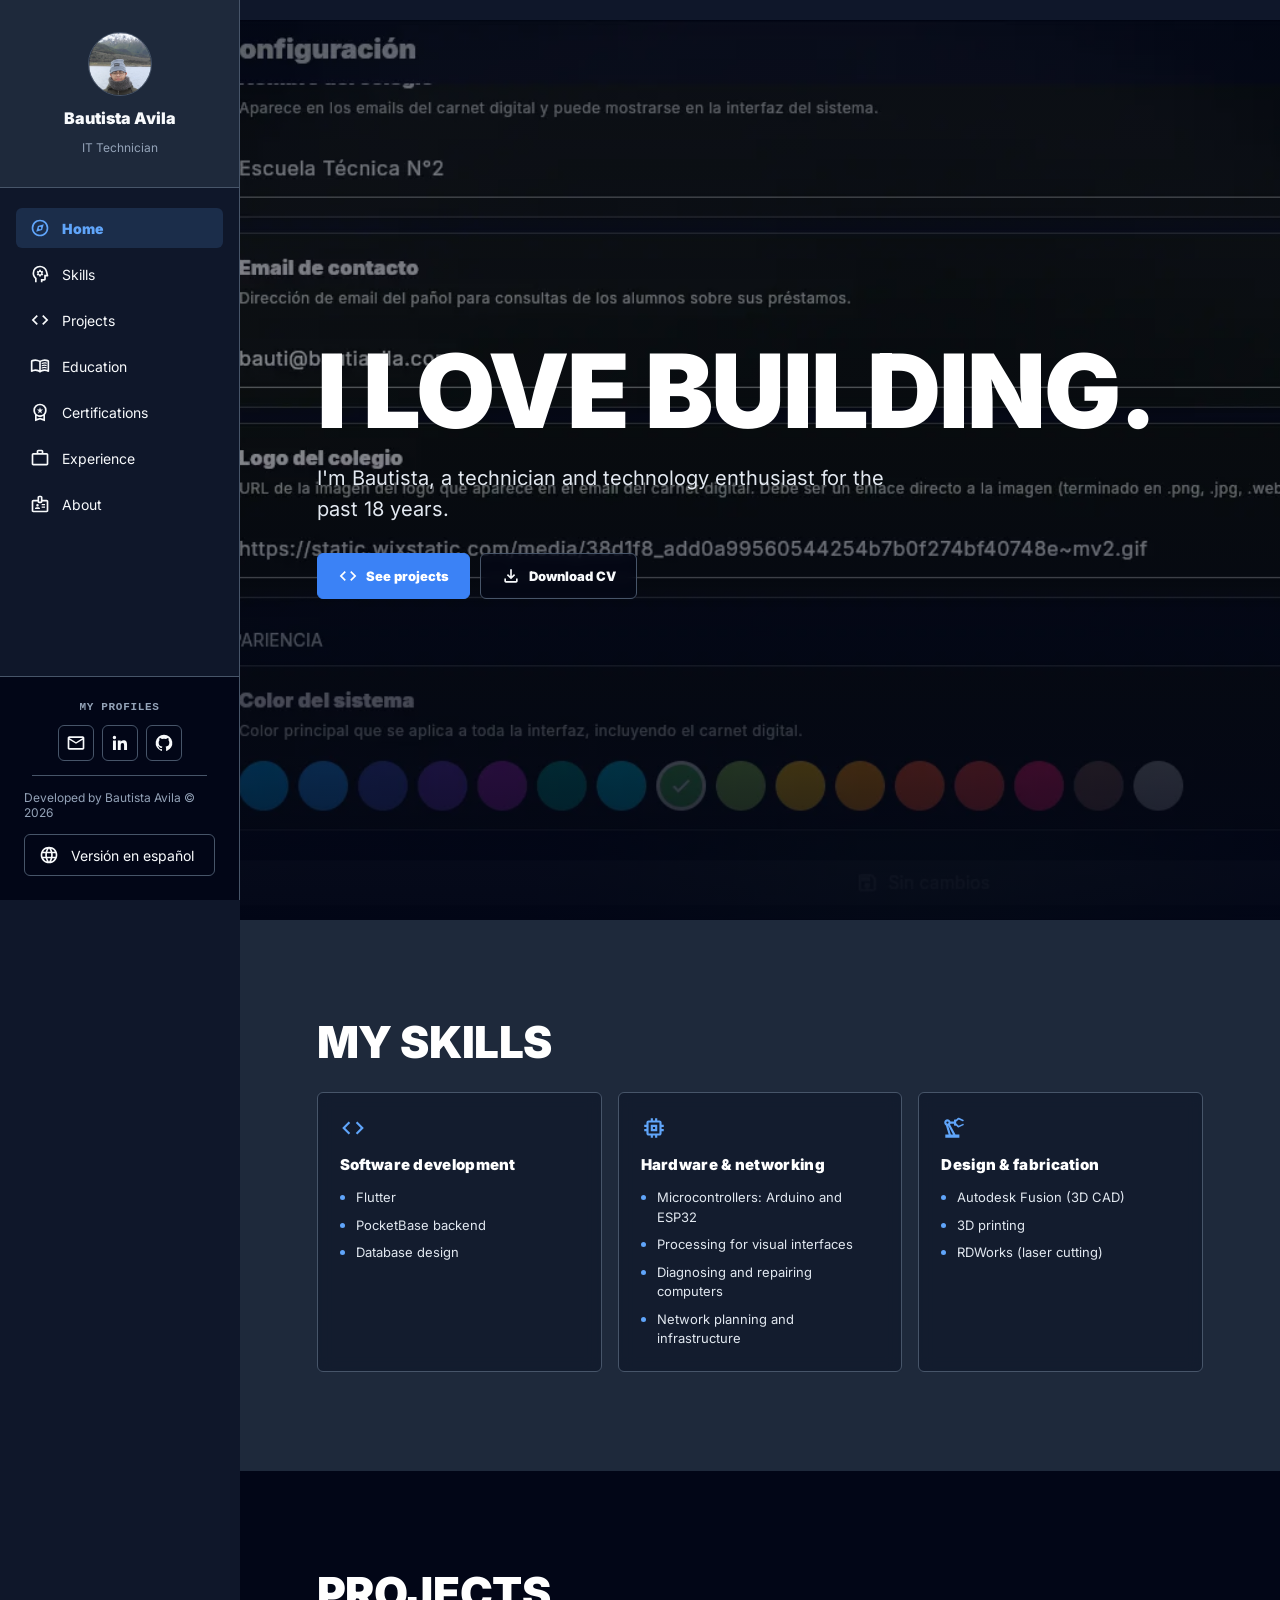
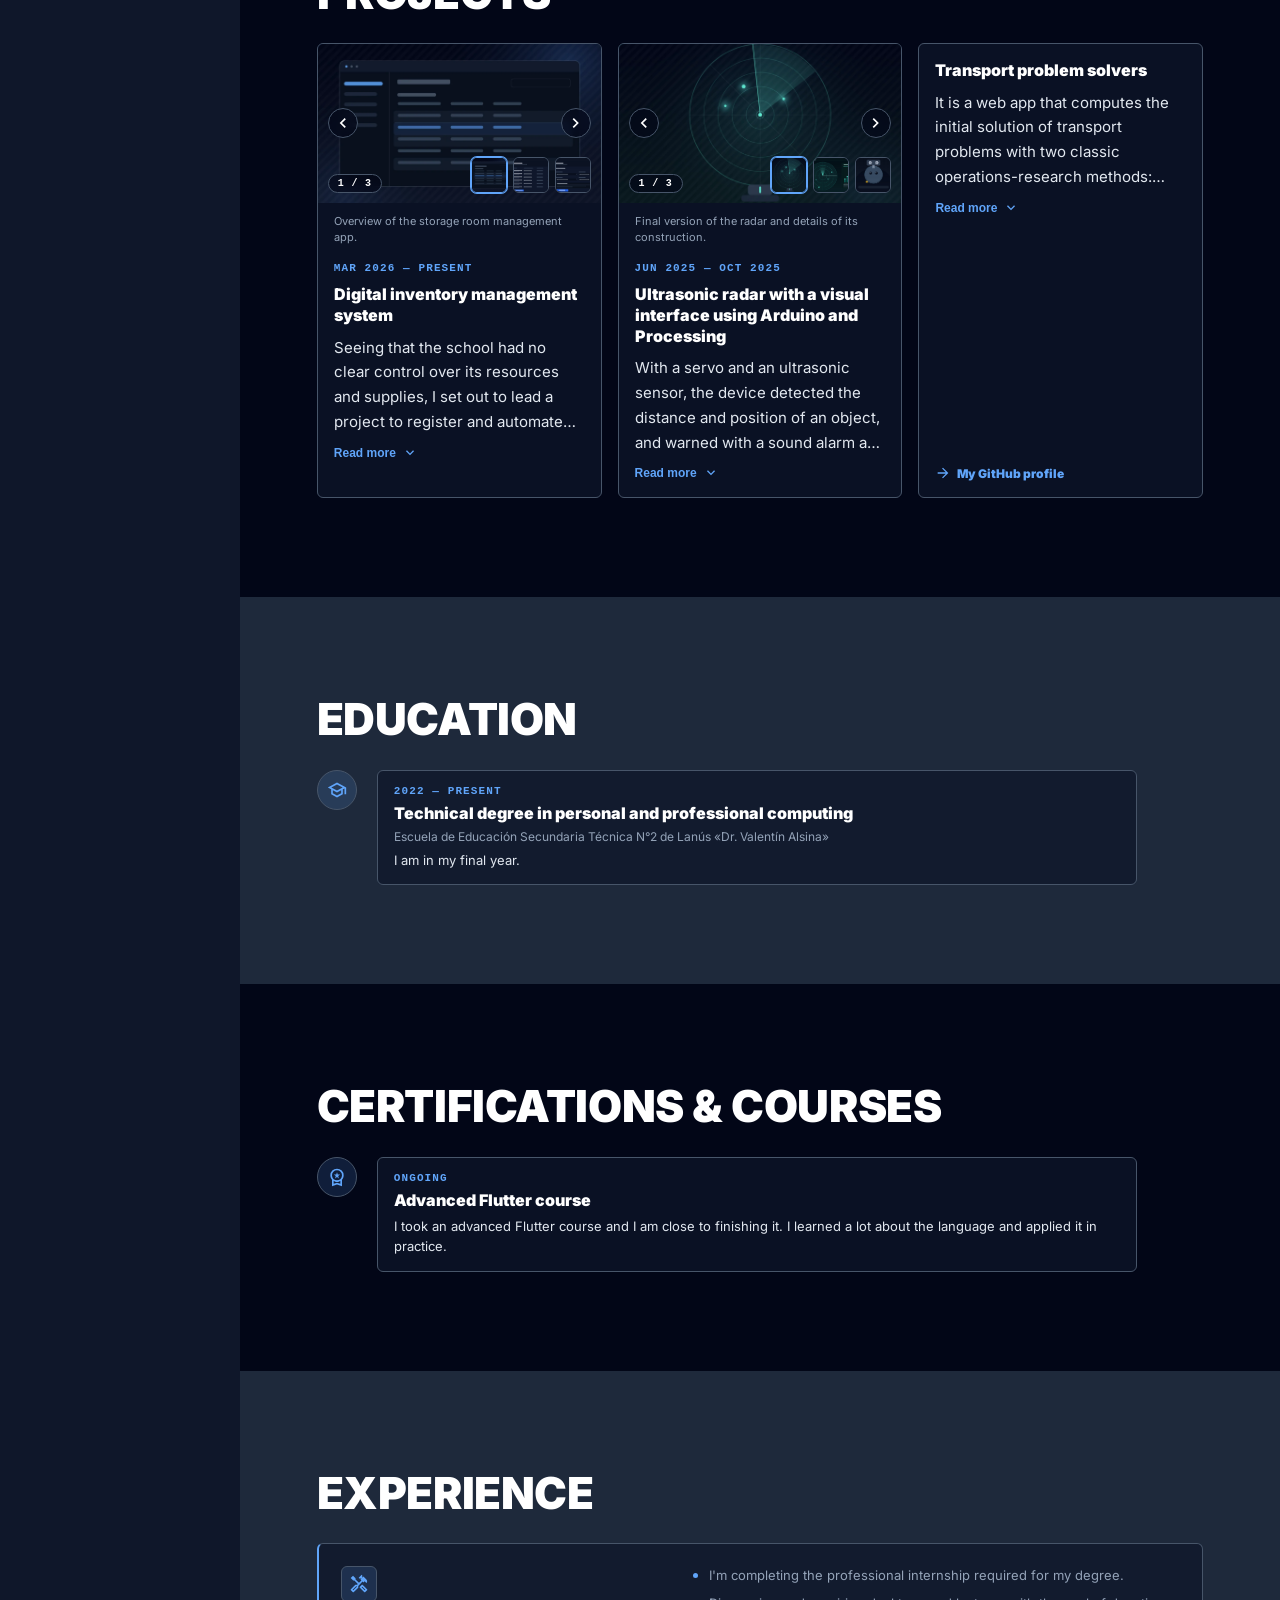
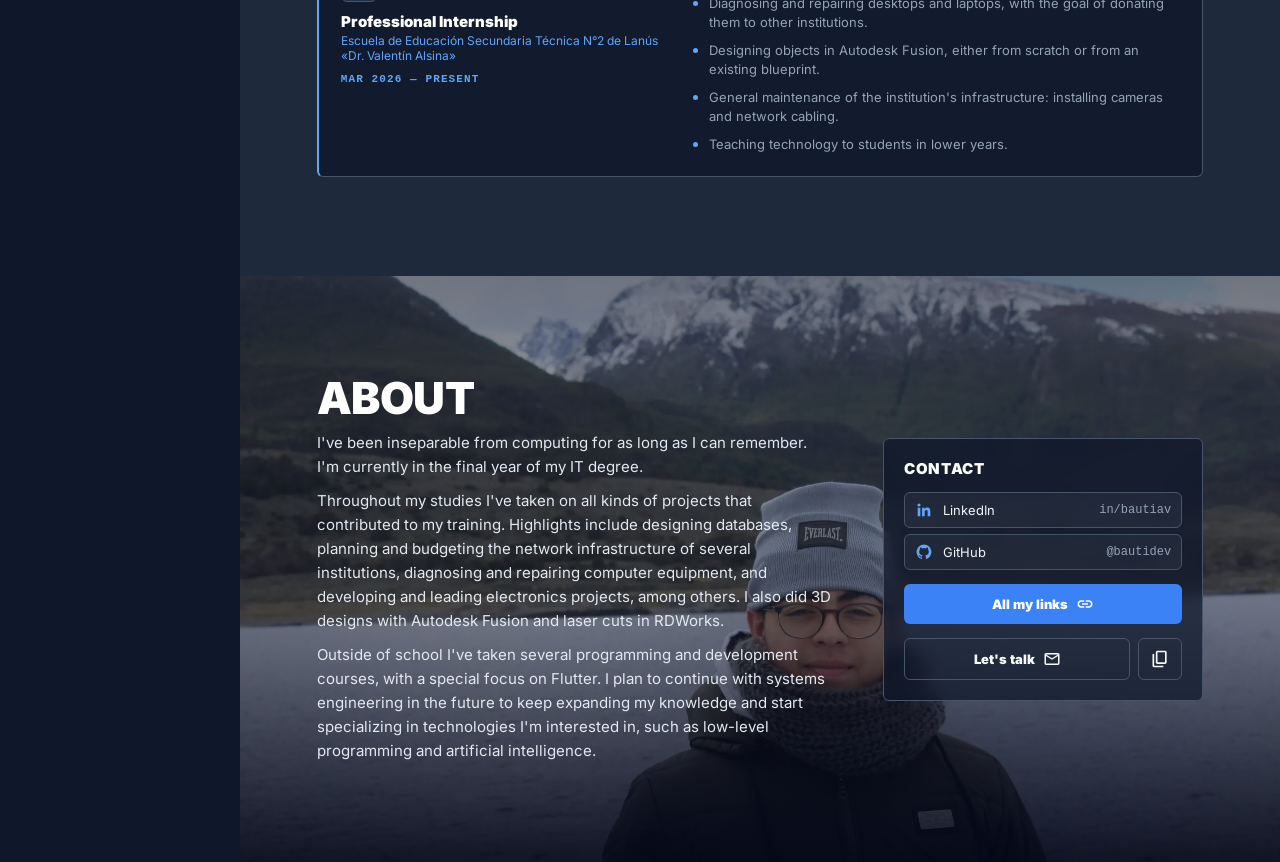
==== index.html @ 813bd8b4 "Bilingual portfolio in HTML, CSS and JS with no dependencies" ====
<!DOCTYPE html>

<html lang="es-AR">
    <head>
        <meta charset="UTF-8">
        <meta name="viewport" content="width=device-width, initial-scale=1.0">
        <title>Bautista Avila | Portfolio</title>
        <meta name="description" data-i18n-content="meta.description" content="Portfolio de Bautista Avila, estudiante de la tecnicatura en informatica y desarrollador Flutter.">
        <link rel="canonical" href="https://portfolio.bautiavila.com/">
        <link rel="alternate" hreflang="es" href="https://portfolio.bautiavila.com/">
        <link rel="alternate" hreflang="en" href="https://portfolio.bautiavila.com/?lang=en">
        <link rel="alternate" hreflang="x-default" href="https://portfolio.bautiavila.com/">
        <link rel="icon" type="image/webp" href="assets/images/favicon.webp">

        <meta property="og:type" content="website">
        <meta property="og:title" content="Bautista Avila | Desarrollador Flutter">
        <meta property="og:description" content="Portfolio de Bautista Avila, estudiante de la tecnicatura en informatica y desarrollador Flutter.">
        <meta property="og:url" content="https://portfolio.bautiavila.com/">
        <meta property="og:image" content="https://portfolio.bautiavila.com/assets/images/og-cover.webp">

        <meta name="twitter:card" content="summary_large_image">
        <meta name="twitter:title" content="Bautista Avila | Desarrollador Flutter">
        <meta name="twitter:description" content="Portfolio de Bautista Avila, estudiante de la tecnicatura en informatica y desarrollador Flutter.">
        <meta name="twitter:image" content="https://portfolio.bautiavila.com/assets/images/og-cover.webp">

        <link rel="preload" href="assets/fonts/inter-900.woff2" as="font" type="font/woff2" crossorigin>
        <link rel="stylesheet" href="assets/css/styles.css">
        <script src="assets/js/i18n.js" defer></script>
        <script src="assets/js/script.js" defer></script>

        <script type="application/ld+json">
            {
                "@context": "https://schema.org",
                "@type": "Person",
                "name": "Bautista Avila",
                "url": "https://portfolio.bautiavila.com/",
                "email": "mailto:bauti@bautiavila.com",
                "jobTitle": "Técnico en Informática",
                "knowsAbout": [
                    "Flutter",
                    "Diseño de bases de datos",
                    "Microcontroladores",
                    "Redes",
                    "Autodesk Fusion"
                ],
                "sameAs": ["https://linkedin.com/in/bautiav", "https://github.com/bautidev"]
            }
        </script>
    </head>

    <body>
    <svg class="icon-sprite" aria-hidden="true" focusable="false" width="0" height="0">
        <symbol id="i-arrow_forward" viewBox="0 -960 960 960"><path d="M647-440H160v-80h487L423-744l57-56 320 320-320 320-57-56 224-224Z"/></symbol>
        <symbol id="i-badge" viewBox="0 -960 960 960"><path d="M160-80q-33 0-56.5-23.5T80-160v-440q0-33 23.5-56.5T160-680h200v-120q0-33 23.5-56.5T440-880h80q33 0 56.5 23.5T600-800v120h200q33 0 56.5 23.5T880-600v440q0 33-23.5 56.5T800-80H160Zm0-80h640v-440H600q0 33-23.5 56.5T520-520h-80q-33 0-56.5-23.5T360-600H160v440Zm80-80h240v-18q0-17-9.5-31.5T444-312q-20-9-40.5-13.5T360-330q-23 0-43.5 4.5T276-312q-17 8-26.5 22.5T240-258v18Zm320-60h160v-60H560v60Zm-157.5-77.5Q420-395 420-420t-17.5-42.5Q385-480 360-480t-42.5 17.5Q300-445 300-420t17.5 42.5Q335-360 360-360t42.5-17.5ZM560-420h160v-60H560v60ZM440-600h80v-200h-80v200Zm40 220Z"/></symbol>
        <symbol id="i-build" viewBox="0 -960 960 960"><path d="M686-132 444-376q-20 8-40.5 12t-43.5 4q-100 0-170-70t-70-170q0-36 10-68.5t28-61.5l146 146 72-72-146-146q29-18 61.5-28t68.5-10q100 0 170 70t70 170q0 23-4 43.5T584-516l244 242q12 12 12 29t-12 29l-84 84q-12 12-29 12t-29-12Zm29-85 27-27-256-256q18-20 26-46.5t8-53.5q0-60-38.5-104.5T386-758l74 74q12 12 12 28t-12 28L332-500q-12 12-28 12t-28-12l-74-74q9 57 53.5 95.5T360-440q26 0 52-8t47-25l256 256ZM472-488Z"/></symbol>
        <symbol id="i-cake" viewBox="0 -960 960 960"><path d="M160-80q-17 0-28.5-11.5T120-120v-200q0-33 23.5-56.5T200-400v-160q0-33 23.5-56.5T280-640h160v-58q-18-12-29-29t-11-41q0-15 6-29.5t18-26.5l56-56 56 56q12 12 18 26.5t6 29.5q0 24-11 41t-29 29v58h160q33 0 56.5 23.5T760-560v160q33 0 56.5 23.5T840-320v200q0 17-11.5 28.5T800-80H160Zm120-320h400v-160H280v160Zm-80 240h560v-160H200v160Zm80-240h400-400Zm-80 240h560-560Zm560-240H200h560Z"/></symbol>
        <symbol id="i-chevron_left" viewBox="0 -960 960 960"><path d="M560-240 320-480l240-240 56 56-184 184 184 184-56 56Z"/></symbol>
        <symbol id="i-chevron_right" viewBox="0 -960 960 960"><path d="M504-480 320-664l56-56 240 240-240 240-56-56 184-184Z"/></symbol>
        <symbol id="i-code" viewBox="0 -960 960 960"><path d="M320-240 80-480l240-240 57 57-184 184 183 183-56 56Zm320 0-57-57 184-184-183-183 56-56 240 240-240 240Z"/></symbol>
        <symbol id="i-database" viewBox="0 -960 960 960"><path d="M480-120q-151 0-255.5-46.5T120-280v-400q0-66 105.5-113T480-840q149 0 254.5 47T840-680v400q0 67-104.5 113.5T480-120Zm0-479q89 0 179-25.5T760-679q-11-29-100.5-55T480-760q-91 0-178.5 25.5T200-679q14 30 101.5 55T480-599Zm0 199q42 0 81-4t74.5-11.5q35.5-7.5 67-18.5t57.5-25v-120q-26 14-57.5 25t-67 18.5Q600-528 561-524t-81 4q-42 0-82-4t-75.5-11.5Q287-543 256-554t-56-25v120q25 14 56 25t66.5 18.5Q358-408 398-404t82 4Zm0 200q46 0 93.5-7t87.5-18.5q40-11.5 67-26t32-29.5v-98q-26 14-57.5 25t-67 18.5Q600-328 561-324t-81 4q-42 0-82-4t-75.5-11.5Q287-343 256-354t-56-25v99q5 15 31.5 29t66.5 25.5q40 11.5 88 18.5t94 7Z"/></symbol>
        <symbol id="i-expand_more" viewBox="0 -960 960 960"><path d="M480-345 240-585l56-56 184 184 184-184 56 56-240 240Z"/></symbol>
        <symbol id="i-explore" viewBox="0 -960 960 960"><path d="m300-300 280-80 80-280-280 80-80 280Zm180-120q-25 0-42.5-17.5T420-480q0-25 17.5-42.5T480-540q25 0 42.5 17.5T540-480q0 25-17.5 42.5T480-420Zm0 340q-83 0-156-31.5T197-197q-54-54-85.5-127T80-480q0-83 31.5-156T197-763q54-54 127-85.5T480-880q83 0 156 31.5T763-763q54 54 85.5 127T880-480q0 83-31.5 156T763-197q-54 54-127 85.5T480-80Zm0-80q133 0 226.5-93.5T800-480q0-133-93.5-226.5T480-800q-133 0-226.5 93.5T160-480q0 133 93.5 226.5T480-160Zm0-320Z"/></symbol>
        <symbol id="i-handyman" viewBox="0 -960 960 960"><path d="M739-83.5q-7-2.5-13-8.5L522-296q-6-6-8.5-13t-2.5-15q0-8 2.5-15t8.5-13l85-85q6-6 13-8.5t15-2.5q8 0 15 2.5t13 8.5l204 204q6 6 8.5 13t2.5 15q0 8-2.5 15t-8.5 13l-85 85q-6 6-13 8.5T754-81q-8 0-15-2.5Zm15-92.5 29-29-147-147-29 29 147 147ZM189.5-83q-7.5-3-13.5-9l-84-84q-6-6-9-13.5T80-205q0-8 3-15t9-13l212-212h85l34-34-165-165h-57L80-765l113-113 121 121v57l165 165 116-116-43-43 56-56H495l-28-28 142-142 28 28v113l56-56 142 142q17 17 26 38.5t9 45.5q0 24-9 46t-26 39l-85-85-56 56-42-42-207 207v84L233-92q-6 6-13 9t-15 3q-8 0-15.5-3Zm15.5-93 170-170v-29h-29L176-205l29 29Zm0 0-29-29 15 14 14 15Zm549 0 29-29-29 29Z"/></symbol>
        <symbol id="i-image" viewBox="0 -960 960 960"><path d="M200-120q-33 0-56.5-23.5T120-200v-560q0-33 23.5-56.5T200-840h560q33 0 56.5 23.5T840-760v560q0 33-23.5 56.5T760-120H200Zm0-80h560v-560H200v560Zm40-80h480L570-480 450-320l-90-120-120 160Zm-40 80v-560 560Z"/></symbol>
        <symbol id="i-inventory_2" viewBox="0 -960 960 960"><path d="M200-80q-33 0-56.5-23.5T120-160v-451q-18-11-29-28.5T80-680v-120q0-33 23.5-56.5T160-880h640q33 0 56.5 23.5T880-800v120q0 23-11 40.5T840-611v451q0 33-23.5 56.5T760-80H200Zm0-520v440h560v-440H200Zm-40-80h640v-120H160v120Zm200 280h240v-80H360v80Zm120 20Z"/></symbol>
        <symbol id="i-lan" viewBox="0 -960 960 960"><path d="M120-80v-280h120v-160h200v-80H320v-280h320v280H520v80h200v160h120v280H520v-280h120v-80H320v80h120v280H120Zm280-600h160v-120H400v120ZM200-160h160v-120H200v120Zm400 0h160v-120H600v120ZM480-680ZM360-280Zm240 0Z"/></symbol>
        <symbol id="i-language" viewBox="0 -960 960 960"><path d="M325-111.5q-73-31.5-127.5-86t-86-127.5Q80-398 80-480.5t31.5-155q31.5-72.5 86-127t127.5-86Q398-880 480.5-880t155 31.5q72.5 31.5 127 86t86 127Q880-563 880-480.5T848.5-325q-31.5 73-86 127.5t-127 86Q563-80 480.5-80T325-111.5ZM480-162q26-36 45-75t31-83H404q12 44 31 83t45 75Zm-104-16q-18-33-31.5-68.5T322-320H204q29 50 72.5 87t99.5 55Zm208 0q56-18 99.5-55t72.5-87H638q-9 38-22.5 73.5T584-178ZM170-400h136q-3-20-4.5-39.5T300-480q0-21 1.5-40.5T306-560H170q-5 20-7.5 39.5T160-480q0 21 2.5 40.5T170-400Zm216 0h188q3-20 4.5-39.5T580-480q0-21-1.5-40.5T574-560H386q-3 20-4.5 39.5T380-480q0 21 1.5 40.5T386-400Zm268 0h136q5-20 7.5-39.5T800-480q0-21-2.5-40.5T790-560H654q3 20 4.5 39.5T660-480q0 21-1.5 40.5T654-400Zm-16-240h118q-29-50-72.5-87T584-782q18 33 31.5 68.5T638-640Zm-234 0h152q-12-44-31-83t-45-75q-26 36-45 75t-31 83Zm-200 0h118q9-38 22.5-73.5T376-782q-56 18-99.5 55T204-640Z"/></symbol>
        <symbol id="i-link" viewBox="0 -960 960 960"><path d="M440-280H280q-83 0-141.5-58.5T80-480q0-83 58.5-141.5T280-680h160v80H280q-50 0-85 35t-35 85q0 50 35 85t85 35h160v80ZM320-440v-80h320v80H320Zm200 160v-80h160q50 0 85-35t35-85q0-50-35-85t-85-35H520v-80h160q83 0 141.5 58.5T880-480q0 83-58.5 141.5T680-280H520Z"/></symbol>
        <symbol id="i-mail" viewBox="0 -960 960 960"><path d="M160-160q-33 0-56.5-23.5T80-240v-480q0-33 23.5-56.5T160-800h640q33 0 56.5 23.5T880-720v480q0 33-23.5 56.5T800-160H160Zm320-280L160-640v400h640v-400L480-440Zm0-80 320-200H160l320 200ZM160-640v-80 480-400Z"/></symbol>
        <symbol id="i-memory" viewBox="0 -960 960 960"><path d="M360-360v-240h240v240H360Zm80-80h80v-80h-80v80Zm-80 320v-80h-80q-33 0-56.5-23.5T200-280v-80h-80v-80h80v-80h-80v-80h80v-80q0-33 23.5-56.5T280-760h80v-80h80v80h80v-80h80v80h80q33 0 56.5 23.5T760-680v80h80v80h-80v80h80v80h-80v80q0 33-23.5 56.5T680-200h-80v80h-80v-80h-80v80h-80Zm320-160v-400H280v400h400ZM480-480Z"/></symbol>
        <symbol id="i-menu" viewBox="0 -960 960 960"><path d="M120-240v-80h720v80H120Zm0-200v-80h720v80H120Zm0-200v-80h720v80H120Z"/></symbol>
        <symbol id="i-menu_book" viewBox="0 -960 960 960"><path d="M560-564v-68q33-14 67.5-21t72.5-7q26 0 51 4t49 10v64q-24-9-48.5-13.5T700-600q-38 0-73 9.5T560-564Zm0 220v-68q33-14 67.5-21t72.5-7q26 0 51 4t49 10v64q-24-9-48.5-13.5T700-380q-38 0-73 9t-67 27Zm0-110v-68q33-14 67.5-21t72.5-7q26 0 51 4t49 10v64q-24-9-48.5-13.5T700-490q-38 0-73 9.5T560-454ZM260-320q47 0 91.5 10.5T440-278v-394q-41-24-87-36t-93-12q-36 0-71.5 7T120-692v396q35-12 69.5-18t70.5-6Zm260 42q44-21 88.5-31.5T700-320q36 0 70.5 6t69.5 18v-396q-33-14-68.5-21t-71.5-7q-47 0-93 12t-87 36v394Zm-40 118q-48-38-104-59t-116-21q-42 0-82.5 11T100-198q-21 11-40.5-1T40-234v-482q0-11 5.5-21T62-752q46-24 96-36t102-12q58 0 113.5 15T480-740q51-30 106.5-45T700-800q52 0 102 12t96 36q11 5 16.5 15t5.5 21v482q0 23-19.5 35t-40.5 1q-37-20-77.5-31T700-240q-60 0-116 21t-104 59ZM280-494Z"/></symbol>
        <symbol id="i-person" viewBox="0 -960 960 960"><path d="M367-527q-47-47-47-113t47-113q47-47 113-47t113 47q47 47 47 113t-47 113q-47 47-113 47t-113-47ZM160-160v-112q0-34 17.5-62.5T224-378q62-31 126-46.5T480-440q66 0 130 15.5T736-378q29 15 46.5 43.5T800-272v112H160Zm80-80h480v-32q0-11-5.5-20T700-306q-54-27-109-40.5T480-360q-56 0-111 13.5T260-306q-9 5-14.5 14t-5.5 20v32Zm296.5-343.5Q560-607 560-640t-23.5-56.5Q513-720 480-720t-56.5 23.5Q400-673 400-640t23.5 56.5Q447-560 480-560t56.5-23.5ZM480-640Zm0 400Z"/></symbol>
        <symbol id="i-phone_iphone" viewBox="0 -960 960 960"><path d="M280-40q-33 0-56.5-23.5T200-120v-720q0-33 23.5-56.5T280-920h400q33 0 56.5 23.5T760-840v124q18 7 29 22t11 34v80q0 19-11 34t-29 22v404q0 33-23.5 56.5T680-40H280Zm0-80h400v-720H280v720Zm0 0v-720 720Zm120-40h160q17 0 28.5-11.5T600-200q0-17-11.5-28.5T560-240H400q-17 0-28.5 11.5T360-200q0 17 11.5 28.5T400-160Z"/></symbol>
        <symbol id="i-precision_manufacturing" viewBox="0 -960 960 960"><path d="M159-120v-120h124L181-574q-27-15-44.5-44T119-680q0-50 35-85t85-35q39 0 69.5 22.5T351-720h128v-40q0-17 11.5-28.5T519-800q9 0 17.5 4t14.5 12l68-64q9-9 21.5-11.5T665-856l156 72q12 6 16.5 17.5T837-744q-6 12-17.5 15.5T797-730l-144-66-94 88v56l94 86 144-66q11-5 23-1t17 15q6 12 1 23t-17 17l-156 74q-12 6-24.5 3.5T619-512l-68-64q-6 6-14.5 11t-17.5 5q-17 0-28.5-11.5T479-600v-40H351q-3 8-6.5 15t-9.5 15l200 370h144v120H159Zm108.5-531.5Q279-663 279-680t-11.5-28.5Q256-720 239-720t-28.5 11.5Q199-697 199-680t11.5 28.5Q222-640 239-640t28.5-11.5ZM365-240h78L271-560h-4l98 320Zm78 0Z"/></symbol>
        <symbol id="i-print" viewBox="0 -960 960 960"><path d="M640-640v-120H320v120h-80v-200h480v200h-80Zm-480 80h640-640Zm560 100q17 0 28.5-11.5T760-500q0-17-11.5-28.5T720-540q-17 0-28.5 11.5T680-500q0 17 11.5 28.5T720-460Zm-80 260v-160H320v160h320Zm80 80H240v-160H80v-240q0-51 35-85.5t85-34.5h560q51 0 85.5 34.5T880-520v240H720v160Zm80-240v-160q0-17-11.5-28.5T760-560H200q-17 0-28.5 11.5T160-520v160h80v-80h480v80h80Z"/></symbol>
        <symbol id="i-psychology" viewBox="0 -960 960 960"><path d="M240-80v-172q-57-52-88.5-121.5T120-520q0-150 105-255t255-105q125 0 221.5 73.5T827-615l52 205q5 19-7 34.5T840-360h-80v120q0 33-23.5 56.5T680-160h-80v80h-80v-160h160v-200h108l-38-155q-23-91-98-148t-172-57q-116 0-198 81t-82 197q0 60 24.5 114t69.5 96l26 24v208h-80Zm254-360Zm-54 80h80l6-50q8-3 14.5-7t11.5-9l46 20 40-68-40-30q2-8 2-16t-2-16l40-30-40-68-46 20q-5-5-11.5-9t-14.5-7l-6-50h-80l-6 50q-8 3-14.5 7t-11.5 9l-46-20-40 68 40 30q-2 8-2 16t2 16l-40 30 40 68 46-20q5 5 11.5 9t14.5 7l6 50Zm-2.5-117.5Q420-495 420-520t17.5-42.5Q455-580 480-580t42.5 17.5Q540-545 540-520t-17.5 42.5Q505-460 480-460t-42.5-17.5Z"/></symbol>
        <symbol id="i-radar" viewBox="0 -960 960 960"><path d="M324-111.5Q251-143 197-197t-85.5-127Q80-397 80-480t31.5-156Q143-709 197-763t127-85.5Q397-880 480-880t156 31.5Q709-817 763-763t85.5 127Q880-563 880-480t-31.5 156Q817-251 763-197t-127 85.5Q563-80 480-80t-156-31.5ZM480-160q56 0 105.5-17.5T676-227l-57-57q-29 21-64.5 32.5T480-240q-100 0-170-70t-70-170q0-100 70-170t170-70q100 0 170 70t70 170q0 39-12 75t-33 65l57 57q32-41 50-91t18-106q0-134-93-227t-227-93q-134 0-227 93t-93 227q0 134 93 227t227 93Zm0-160q22 0 42.5-5.5T561-342l-61-61q-5 2-10 2.5t-10 .5q-33 0-56.5-23.5T400-480q0-33 23.5-56.5T480-560q33 0 56.5 23.5T560-480q0 6-.5 11.5T557-458l60 60q11-18 17-38.5t6-43.5q0-66-47-113t-113-47q-66 0-113 47t-47 113q0 66 47 113t113 47Z"/></symbol>
        <symbol id="i-school" viewBox="0 -960 960 960"><path d="M480-120 200-272v-240L40-600l440-240 440 240v320h-80v-276l-80 44v240L480-120Zm0-332 274-148-274-148-274 148 274 148Zm0 241 200-108v-151L480-360 280-470v151l200 108Zm0-241Zm0 90Zm0 0Z"/></symbol>
        <symbol id="i-work" viewBox="0 -960 960 960"><path d="M160-120q-33 0-56.5-23.5T80-200v-440q0-33 23.5-56.5T160-720h160v-80q0-33 23.5-56.5T400-880h160q33 0 56.5 23.5T640-800v80h160q33 0 56.5 23.5T880-640v440q0 33-23.5 56.5T800-120H160Zm0-80h640v-440H160v440Zm240-520h160v-80H400v80ZM160-200v-440 440Z"/></symbol>
        <symbol id="i-close" viewBox="0 -960 960 960"><path d="m256-200-56-56 224-224-224-224 56-56 224 224 224-224 56 56-224 224 224 224-56 56-224-224-224 224Z"/></symbol>
        <symbol id="i-download" viewBox="0 -960 960 960"><path d="M480-320 280-520l56-58 104 104v-326h80v326l104-104 56 58-200 200ZM240-160q-33 0-56.5-23.5T160-240v-120h80v120h480v-120h80v120q0 33-23.5 56.5T720-160H240Z"/></symbol>
        <symbol id="i-check" viewBox="0 -960 960 960"><path d="M382-240 154-468l57-57 171 171 367-367 57 57-424 424Z"/></symbol>
        <symbol id="i-content_copy" viewBox="0 -960 960 960"><path d="M360-240q-33 0-56.5-23.5T280-320v-480q0-33 23.5-56.5T360-880h360q33 0 56.5 23.5T800-800v480q0 33-23.5 56.5T720-240H360Zm0-80h360v-480H360v480ZM200-80q-33 0-56.5-23.5T120-160v-560h80v560h440v80H200Zm160-240v-480 480Z"/></symbol>
        <symbol id="i-workspace_premium" viewBox="0 -960 960 960"><path d="m387-412 35-114-92-74h114l36-112 36 112h114l-93 74 35 114-92-71-93 71ZM240-40v-309q-38-42-59-96t-21-115q0-134 93-227t227-93q134 0 227 93t93 227q0 61-21 115t-59 96v309l-240-80-240 80Zm410-350q70-70 70-170t-70-170q-70-70-170-70t-170 70q-70 70-70 170t70 170q70 70 170 70t170-70ZM320-159l160-41 160 41v-124q-35 20-75.5 31.5T480-240q-44 0-84.5-11.5T320-283v124Zm160-62Z"/></symbol>
    </svg>
        <header id="mobile-bar">
            <a class="mobile-bar-brand" href="#hero">
                <span class="mobile-bar-name">Bautista Avila</span>
                <span class="mobile-bar-current" id="mobile-bar-current">Inicio</span>
            </a>

            <div class="mobile-bar-actions">
                <a class="mobile-bar-icon" href="mailto:bauti@bautiavila.com" data-i18n-aria-label="contact.email.aria" aria-label="Enviar email" title="Email">
                    <svg class="icon" aria-hidden="true"><use href="#i-mail"></use></svg>
                </a>

                <button id="sidebar-toggle" type="button" aria-label="Abrir menú" aria-expanded="false" aria-controls="sidebar">
                    <svg class="icon icon-menu" aria-hidden="true"><use href="#i-menu"></use></svg>
                    <svg class="icon icon-close" aria-hidden="true"><use href="#i-close"></use></svg>
                </button>
            </div>
        </header>

        <div id="sidebar-backdrop"></div>

        <aside id="sidebar">
            <div class="sidebar-header">
            <div class="pfp-placeholder">
                <img src="assets/images/pfp.webp" alt="Foto de Bautista Avila" class="pfp-img" onerror="this.style.display='none'">
                <svg class="icon" aria-hidden="true"><use href="#i-person"></use></svg>
            </div>
            <div class="logo">Bautista Avila</div>
            <p class="sidebar-role" data-i18n="sidebar.role">Técnico en Informática</p>

            </div>

            <div class="sidebar-body">
            <nav id="nav">
                <a href="#hero" data-i18n="nav.home"><svg class="icon" aria-hidden="true"><use href="#i-explore"></use></svg>Inicio</a>
                <a href="#skills" data-i18n="nav.skills"><svg class="icon" aria-hidden="true"><use href="#i-psychology"></use></svg>Habilidades</a>
                <a href="#projects" data-i18n="nav.projects"><svg class="icon" aria-hidden="true"><use href="#i-code"></use></svg>Proyectos</a>
                <a href="#education" data-i18n="nav.education"><svg class="icon" aria-hidden="true"><use href="#i-menu_book"></use></svg>Estudios</a>
                <a href="#certifications" data-i18n="nav.certifications"><svg class="icon" aria-hidden="true"><use href="#i-workspace_premium"></use></svg>Certificaciones</a>
                <a href="#experience" data-i18n="nav.experience"><svg class="icon" aria-hidden="true"><use href="#i-work"></use></svg>Experiencia</a>
                <a href="#about" data-i18n="nav.about"><svg class="icon" aria-hidden="true"><use href="#i-badge"></use></svg>Acerca de</a>
            </nav>
            </div>

            <div class="sidebar-footer">
            <div class="footer-section">
                <span class="footer-subtitle" data-i18n="sidebar.profiles">MIS PERFILES</span>
                <div class="contact-links">
                <a href="mailto:bauti@bautiavila.com" data-i18n-aria-label="contact.email.aria" aria-label="Enviar email" title="Email">
                    <svg class="icon" aria-hidden="true"><use href="#i-mail"></use></svg>
                </a>
                <a href="https://linkedin.com/in/bautiav" target="_blank" rel="noopener noreferrer" aria-label="LinkedIn" title="LinkedIn">
                    <svg viewBox="0 0 24 24" width="20" height="20" fill="currentColor" aria-hidden="true"><path d="M20.45 20.45h-3.55v-5.57c0-1.33-.02-3.03-1.85-3.03-1.85 0-2.14 1.44-2.14 2.94v5.66H9.36V9h3.41v1.56h.05c.47-.9 1.63-1.85 3.36-1.85 3.6 0 4.27 2.37 4.27 5.45v6.29zM5.34 7.43a2.06 2.06 0 1 1 0-4.12 2.06 2.06 0 0 1 0 4.12zM7.12 20.45H3.56V9h3.56v11.45z"/></svg>
                </a>
                <a href="https://github.com/bautidev" target="_blank" rel="noopener noreferrer" aria-label="GitHub" title="GitHub">
                    <svg viewBox="0 0 24 24" width="20" height="20" fill="currentColor" aria-hidden="true"><path d="M12 2a10 10 0 0 0-3.16 19.49c.5.09.68-.22.68-.48v-1.7c-2.78.6-3.37-1.34-3.37-1.34-.46-1.16-1.11-1.47-1.11-1.47-.91-.62.07-.6.07-.6 1 .07 1.53 1.03 1.53 1.03.89 1.53 2.34 1.09 2.91.83.09-.65.35-1.09.63-1.34-2.22-.25-4.56-1.11-4.56-4.94 0-1.09.39-1.98 1.03-2.68-.1-.25-.45-1.27.1-2.65 0 0 .84-.27 2.75 1.02a9.53 9.53 0 0 1 5 0c1.91-1.29 2.75-1.02 2.75-1.02.55 1.38.2 2.4.1 2.65.64.7 1.03 1.59 1.03 2.68 0 3.84-2.34 4.68-4.57 4.93.36.31.68.92.68 1.85v2.74c0 .27.18.58.69.48A10 10 0 0 0 12 2z"/></svg>
                </a>
                </div>
            </div>

            <hr class="footer-divider">

            <p class="footer-text" data-i18n="sidebar.credit">Desarrollado por Bautista Avila © 2026</p>

            <button id="lang-toggle" class="lang-toggle-btn" type="button" data-i18n-aria-label="lang.aria" aria-label="Cambiar idioma">
                <svg class="icon" aria-hidden="true"><use href="#i-language"></use></svg>
                <span data-i18n="lang.toggle">English version</span>
            </button>
            </div>
        </aside>

        <section id="hero" class="media">
            <img src="assets/images/backgrounds/hero.webp" alt="" class="hero-img" width="1413" height="724" fetchpriority="high">
            <div class="hero-content">
                <h1 data-i18n="hero.title">ME GUSTA CREAR.</h1>
                <p data-i18n="hero.lead">Soy Bautista, técnico y apasionado de la tecnología desde hace 18 años.</p>
                <div class="hero-actions">
                    <a class="button button-primary" href="#projects">
                        <svg class="icon" aria-hidden="true"><use href="#i-code"></use></svg>
                        <span data-i18n="hero.ctaProjects">Ver proyectos</span>
                    </a>
                    <a class="button" href="assets/cv/bautista-avila-cv-es.pdf" data-i18n-href="hero.cv" download>
                        <svg class="icon" aria-hidden="true"><use href="#i-download"></use></svg>
                        <span data-i18n="hero.ctaCv">Descargar CV</span>
                    </a>
                </div>
            </div>
        </section>

        <section id="skills">
            <div class="section-shell">
                <h2 data-i18n="skills.title">MIS HABILIDADES</h2>
                <div class="skills-grid">
                    <article class="skill-group">
                        <svg class="icon" aria-hidden="true"><use href="#i-code"></use></svg>
                        <h3 data-i18n="skills.dev">Desarrollo de software</h3>
                        <ul class="skill-list">
                            <li data-i18n="skills.flutter">Flutter</li>
                            <li data-i18n="skills.backend">Backends con PocketBase</li>
                            <li data-i18n="skills.databases">Diseño de bases de datos</li>
                        </ul>
                    </article>

                    <article class="skill-group">
                        <svg class="icon" aria-hidden="true"><use href="#i-memory"></use></svg>
                        <h3 data-i18n="skills.hardware">Hardware y redes</h3>
                        <ul class="skill-list">
                            <li data-i18n="skills.micro">Microcontroladores: Arduino y ESP32</li>
                            <li data-i18n="skills.processing">Processing para interfaces visuales</li>
                            <li data-i18n="skills.repair">Diagnóstico y reparación de equipos</li>
                            <li data-i18n="skills.networks">Planificación de redes e infraestructura</li>
                        </ul>
                    </article>

                    <article class="skill-group">
                        <svg class="icon" aria-hidden="true"><use href="#i-precision_manufacturing"></use></svg>
                        <h3 data-i18n="skills.fabrication">Diseño y fabricación</h3>
                        <ul class="skill-list">
                            <li data-i18n="skills.fusion">Autodesk Fusion (CAD 3D)</li>
                            <li data-i18n="skills.print3d">Impresión 3D</li>
                            <li data-i18n="skills.rdworks">RDWorks (corte láser)</li>
                        </ul>
                    </article>
                </div>
            </div>
        </section>

        <section id="projects">
            <div class="section-shell">
                <div class="section-head">
                    <h2 data-i18n="projects.title">PROYECTOS</h2>
                </div>

                <div class="projects-grid">
                    <article class="project-card">
                        <figure class="project-figure">
                            <div class="project-thumb" data-gallery>
                                <img class="project-img" src="assets/images/projects/inventario.webp" data-i18n-alt="projects.inventory.img1" alt="Sección «Inventario» del programa de administración del pañol" width="1200" height="675" loading="lazy" decoding="async" data-gallery-image onerror="this.style.display='none'">

                                <button class="gallery-stage-button" type="button" data-gallery-open data-i18n-aria-label="gallery.zoom" aria-label="Ampliar imagen"></button>

                                <span class="thumb-fallback">
                                    <svg class="icon" aria-hidden="true"><use href="#i-inventory_2"></use></svg>
                                    <span data-i18n="gallery.unavailable">Imagen no disponible</span>
                                </span>

                                <button class="gallery-nav gallery-prev" type="button" data-gallery-prev data-i18n-aria-label="gallery.previous" aria-label="Imagen anterior">
                                    <svg class="icon" aria-hidden="true"><use href="#i-chevron_left"></use></svg>
                                </button>
                                <button class="gallery-nav gallery-next" type="button" data-gallery-next data-i18n-aria-label="gallery.next" aria-label="Imagen siguiente">
                                    <svg class="icon" aria-hidden="true"><use href="#i-chevron_right"></use></svg>
                                </button>

                                <span class="gallery-counter" data-gallery-counter aria-live="polite">1 / 3</span>

                                <div class="gallery-thumbs">
                                    <button class="gallery-thumb" type="button" data-gallery-thumb>
                                        <img src="assets/images/projects/inventario.webp" data-i18n-alt="projects.inventory.img1" alt="Sección «Inventario» del programa de administración del pañol" width="120" height="68" loading="lazy" decoding="async" onerror="this.style.display='none'">
                                        <svg class="icon" aria-hidden="true"><use href="#i-image"></use></svg>
                                    </button>
                                    <button class="gallery-thumb" type="button" data-gallery-thumb>
                                        <img src="assets/images/projects/inventario-2.webp" data-i18n-alt="projects.inventory.img2" alt="Préstamos registrados con su fecha de vencimiento" width="120" height="68" loading="lazy" decoding="async" onerror="this.style.display='none'">
                                        <svg class="icon" aria-hidden="true"><use href="#i-image"></use></svg>
                                    </button>
                                    <button class="gallery-thumb" type="button" data-gallery-thumb>
                                        <img src="assets/images/projects/inventario-3.webp" data-i18n-alt="projects.inventory.img3" alt="Formulario para registrar un ítem nuevo" width="120" height="68" loading="lazy" decoding="async" onerror="this.style.display='none'">
                                        <svg class="icon" aria-hidden="true"><use href="#i-image"></use></svg>
                                    </button>
                                </div>
                            </div>
                            <figcaption data-i18n="projects.inventory.caption">Vista general del programa de administración del pañol.</figcaption>
                        </figure>

                        <div class="card-body">
                            <span class="card-period" data-i18n="projects.inventory.period">mar. 2026 — Actualidad</span>
                            <h3 data-i18n="projects.inventory.title">Sistema digital de gestión de inventario</h3>
                            <p class="card-desc" data-i18n="projects.inventory.description">Al ver que en la escuela no había un control claro sobre los recursos e insumos, me propuse liderar un proyecto para registrar y automatizar el pañol. La idea del sistema no es reemplazar al pañolero, sino facilitarle el trabajo diario. Al retirar un ítem, el usuario solo escanea su carnet (que recibe por email al registrarse) y el código de barras del objeto. Con esto, el sistema genera el préstamo automáticamente y guarda un registro exacto de la fecha, hora, alumno, encargado y cantidad. Para hacerlo más completo y escalable, con el tiempo le fui sumando funciones como un diseñador e impresor de planillas de etiquetas, un panel de estadísticas, compatibilidad con cámaras y lectores físicos, e interfaz web instalable (PWA) en celulares y tablets. El proyecto continúa en desarrollo con nuevas ayudas en camino.</p>
                            <button class="card-more" type="button" data-more aria-expanded="false">
                                <span class="read-more" data-i18n="projects.readMore">Leer más</span>
                                <span class="read-less" data-i18n="projects.readLess">Leer menos</span>
                                <svg class="icon" aria-hidden="true"><use href="#i-expand_more"></use></svg>
                            </button>
                        </div>
                    </article>

                    <article class="project-card">
                        <figure class="project-figure">
                            <div class="project-thumb thumb-alt" data-gallery>
                                <img class="project-img" src="assets/images/projects/radar.webp" data-i18n-alt="projects.radar.img1" alt="Radar ultrasónico con Arduino en su versión final" width="1200" height="675" loading="lazy" decoding="async" data-gallery-image onerror="this.style.display='none'">

                                <button class="gallery-stage-button" type="button" data-gallery-open data-i18n-aria-label="gallery.zoom" aria-label="Ampliar imagen"></button>

                                <span class="thumb-fallback">
                                    <svg class="icon" aria-hidden="true"><use href="#i-radar"></use></svg>
                                    <span data-i18n="gallery.unavailable">Imagen no disponible</span>
                                </span>

                                <button class="gallery-nav gallery-prev" type="button" data-gallery-prev data-i18n-aria-label="gallery.previous" aria-label="Imagen anterior">
                                    <svg class="icon" aria-hidden="true"><use href="#i-chevron_left"></use></svg>
                                </button>
                                <button class="gallery-nav gallery-next" type="button" data-gallery-next data-i18n-aria-label="gallery.next" aria-label="Imagen siguiente">
                                    <svg class="icon" aria-hidden="true"><use href="#i-chevron_right"></use></svg>
                                </button>

                                <span class="gallery-counter" data-gallery-counter aria-live="polite">1 / 3</span>

                                <div class="gallery-thumbs">
                                    <button class="gallery-thumb" type="button" data-gallery-thumb>
                                        <img src="assets/images/projects/radar.webp" data-i18n-alt="projects.radar.img1" alt="Radar ultrasónico con Arduino en su versión final" width="120" height="68" loading="lazy" decoding="async" onerror="this.style.display='none'">
                                        <svg class="icon" aria-hidden="true"><use href="#i-image"></use></svg>
                                    </button>
                                    <button class="gallery-thumb" type="button" data-gallery-thumb>
                                        <img src="assets/images/projects/radar-2.webp" data-i18n-alt="projects.radar.img2" alt="Interfaz en Processing mostrando la distancia medida" width="120" height="68" loading="lazy" decoding="async" onerror="this.style.display='none'">
                                        <svg class="icon" aria-hidden="true"><use href="#i-image"></use></svg>
                                    </button>
                                    <button class="gallery-thumb" type="button" data-gallery-thumb>
                                        <img src="assets/images/projects/radar-3.webp" data-i18n-alt="projects.radar.img3" alt="Cuerpo del radar impreso en 3D" width="120" height="68" loading="lazy" decoding="async" onerror="this.style.display='none'">
                                        <svg class="icon" aria-hidden="true"><use href="#i-image"></use></svg>
                                    </button>
                                </div>
                            </div>
                            <figcaption data-i18n="projects.radar.caption">Versión final del radar y detalles de su construcción.</figcaption>
                        </figure>

                        <div class="card-body">
                            <span class="card-period" data-i18n="projects.radar.period">jun. 2025 — oct. 2025</span>
                            <h3 data-i18n="projects.radar.title">Radar ultrasónico con interfaz visual mediante Arduino y Processing</h3>
                            <p class="card-desc" data-i18n="projects.radar.description">Con un servo y un sensor ultrasónico, el dispositivo detectaba la distancia y la posición de un objeto, y avisaba con una alarma sonora y una luz de indicación. Processing mostraba una representación visual y exacta de la distancia. El rango máximo de detección era de 40 cm (limitado artificialmente), el servo giraba hasta 180° y el cuerpo del radar fue impreso en 3D.</p>
                            <button class="card-more" type="button" data-more aria-expanded="false">
                                <span class="read-more" data-i18n="projects.readMore">Leer más</span>
                                <span class="read-less" data-i18n="projects.readLess">Leer menos</span>
                                <svg class="icon" aria-hidden="true"><use href="#i-expand_more"></use></svg>
                            </button>
                        </div>
                    </article>

                    <article class="project-card">
                        <div class="card-body">
                            <h3 data-i18n="projects.transport.title">Resolvedores de problemas de transporte</h3>
                            <p class="card-desc" data-i18n="projects.transport.description">Es una aplicación web que calcula la solución inicial de problemas de transporte con dos métodos clásicos de investigación operativa: costo mínimo y esquina noroeste. Permite definir orígenes, destinos, ofertas, demandas y costos unitarios, balancea automáticamente los problemas desbalanceados con un nodo ficticio y exporta la matriz resultante a CSV. Lo hicimos como trabajo grupal para la materia «Modelos y Sistemas».</p>
                            <button class="card-more" type="button" data-more aria-expanded="false">
                                <span class="read-more" data-i18n="projects.readMore">Leer más</span>
                                <span class="read-less" data-i18n="projects.readLess">Leer menos</span>
                                <svg class="icon" aria-hidden="true"><use href="#i-expand_more"></use></svg>
                            </button>
                            <a class="card-link" href="https://github.com/bautidev" target="_blank" rel="noopener noreferrer">
                                <svg class="icon" aria-hidden="true"><use href="#i-arrow_forward"></use></svg>
                                <span data-i18n="projects.transport.link">Mi perfil de GitHub</span>
                            </a>
                        </div>
                    </article>
                </div>
            </div>
        </section>

        <section id="education">
            <div class="section-shell">
                <div class="section-head">
                    <h2 data-i18n="education.title">ESTUDIOS</h2>
                </div>

                <ol class="timeline">
                    <li class="timeline-item">
                        <span class="timeline-dot">
                            <svg class="icon" aria-hidden="true"><use href="#i-school"></use></svg>
                        </span>
                        <div class="timeline-body">
                            <span class="timeline-period" data-i18n="education.period">2022 — Actualidad</span>
                            <h3 data-i18n="education.degree">Tecnicatura en Informática personal y profesional</h3>
                            <span class="timeline-meta">Escuela de Educación Secundaria Técnica N°2 de Lanús «Dr. Valentín Alsina»</span>
                            <p data-i18n="education.description">Estoy transitando el último año.</p>
                        </div>
                    </li>
                </ol>
            </div>
        </section>

        <section id="certifications">
            <div class="section-shell">
                <div class="section-head">
                    <h2 data-i18n="certifications.title">CERTIFICACIONES Y CURSOS</h2>
                </div>

                <ol class="timeline">
                    <li class="timeline-item">
                        <span class="timeline-dot">
                            <svg class="icon" aria-hidden="true"><use href="#i-workspace_premium"></use></svg>
                        </span>
                        <div class="timeline-body">
                            <span class="timeline-period" data-i18n="certifications.period">En curso</span>
                            <h3 data-i18n="certifications.course">Curso avanzado de Flutter</h3>
                            <p data-i18n="certifications.body">Tomé un curso avanzado de Flutter y estoy cerca de terminarlo. Aprendí mucho sobre el lenguaje y lo apliqué en la práctica.</p>
                        </div>
                    </li>
                </ol>
            </div>
        </section>

        <section id="experience">
            <div class="section-shell">
                <div class="section-head">
                    <h2 data-i18n="experience.title">EXPERIENCIA</h2>
                </div>

                <div class="experience-grid">
                    <article class="experience-card">
                        <div class="experience-header">
                            <div class="experience-logo">
                                <svg class="icon" aria-hidden="true"><use href="#i-handyman"></use></svg>
                            </div>
                            <div class="experience-titles">
                                <h3 data-i18n="experience.role">Prácticas Profesionalizantes</h3>
                                <span class="experience-role">Escuela de Educación Secundaria Técnica N°2 de Lanús «Dr. Valentín Alsina»</span>
                            </div>
                            <span class="experience-period" data-i18n="experience.period">mar. 2026 — Actualidad</span>
                        </div>

                        <ul class="experience-list">
                            <li data-i18n="experience.item1">Me encuentro realizando las prácticas profesionalizantes requeridas para mi titulación.</li>
                            <li data-i18n="experience.item2">Diagnóstico y reparación de computadoras y laptops, con el objetivo de donarlas a otras instituciones.</li>
                            <li data-i18n="experience.item3">Diseño de objetos en Autodesk Fusion, ya sea desde cero o mediante un plano preexistente.</li>
                            <li data-i18n="experience.item4">Mantenimiento general de la infraestructura de la institución: instalación de cámaras y cables de red.</li>
                            <li data-i18n="experience.item5">Enseñanza de tecnologías a estudiantes de años inferiores.</li>
                        </ul>
                    </article>
                </div>
            </div>
        </section>

        <section id="about" class="media">
            <img src="assets/images/backgrounds/about.webp" alt="" class="hero-img" width="1920" height="1280" loading="lazy" decoding="async">
            <div class="section-shell about-layout">
                <div class="about-text">
                    <h2 data-i18n="about.title">ACERCA DE</h2>
                    <p data-i18n="about.p1">Soy una persona inseparable de la informática desde que tengo uso de razón. Me encuentro transitando el último año de la Tecnicatura en Informática.</p>
                    <p data-i18n="about.p2">Durante mi carrera, he realizado toda clase de proyectos que aportaron a mi formación. Se destacan diseñar bases de datos, planificar y presupuestar la infraestructura de red de diversas instituciones, diagnosticar y reparar equipos informáticos, desarrollar y liderar proyectos de electrónica, entre otros. También realicé diseños en 3D mediante Autodesk Fusion y cortes láser en RDWorks.</p>
                    <p data-i18n="about.p3">Fuera del ámbito escolar, he participado en diversos cursos de programación y desarrollo, con un especial enfoque en Flutter. Planeo continuar en el futuro la ingeniería en sistemas para seguir expandiendo mis conocimientos y comenzar a especializarme en tecnologías de mi interés, como la programación de bajo nivel y la inteligencia artificial.</p>
                </div>

                <aside class="about-card">
                    <h3 data-i18n="about.contact">Contacto</h3>
                    <ul class="contact-list">
                        <li>
                            <a href="https://linkedin.com/in/bautiav" target="_blank" rel="noopener noreferrer">
                                <svg viewBox="0 0 24 24" fill="currentColor" aria-hidden="true"><path d="M20.45 20.45h-3.55v-5.57c0-1.33-.02-3.03-1.85-3.03-1.85 0-2.14 1.44-2.14 2.94v5.66H9.36V9h3.41v1.56h.05c.47-.9 1.63-1.85 3.36-1.85 3.6 0 4.27 2.37 4.27 5.45v6.29zM5.34 7.43a2.06 2.06 0 1 1 0-4.12 2.06 2.06 0 0 1 0 4.12zM7.12 20.45H3.56V9h3.56v11.45z"/></svg>
                                <span class="contact-name" data-i18n="about.linkedin">LinkedIn</span>
                                <span class="contact-value">in/bautiav</span>
                            </a>
                        </li>
                        <li>
                            <a href="https://github.com/bautidev" target="_blank" rel="noopener noreferrer">
                                <svg viewBox="0 0 24 24" fill="currentColor" aria-hidden="true"><path d="M12 2a10 10 0 0 0-3.16 19.49c.5.09.68-.22.68-.48v-1.7c-2.78.6-3.37-1.34-3.37-1.34-.46-1.16-1.11-1.47-1.11-1.47-.91-.62.07-.6.07-.6 1 .07 1.53 1.03 1.53 1.03.89 1.53 2.34 1.09 2.91.83.09-.65.35-1.09.63-1.34-2.22-.25-4.56-1.11-4.56-4.94 0-1.09.39-1.98 1.03-2.68-.1-.25-.45-1.27.1-2.65 0 0 .84-.27 2.75 1.02a9.53 9.53 0 0 1 5 0c1.91-1.29 2.75-1.02 2.75-1.02.55 1.38.2 2.4.1 2.65.64.7 1.03 1.59 1.03 2.68 0 3.84-2.34 4.68-4.57 4.93.36.31.68.92.68 1.85v2.74c0 .27.18.58.69.48A10 10 0 0 0 12 2z"/></svg>
                                <span class="contact-name" data-i18n="about.github">GitHub</span>
                                <span class="contact-value">@bautidev</span>
                            </a>
                        </li>
                    </ul>
                    <a class="about-cta" href="https://bautiavila.com" target="_blank" rel="noopener noreferrer">
                        <span data-i18n="about.links">Todos mis links</span>
                        <svg class="icon" aria-hidden="true"><use href="#i-link"></use></svg>
                    </a>
                    <div class="about-actions">
                        <a class="about-cta about-cta-secondary" href="mailto:bauti@bautiavila.com">
                            <span data-i18n="about.cta">Hablemos</span>
                            <svg class="icon" aria-hidden="true"><use href="#i-mail"></use></svg>
                        </a>
                        <button class="button-icon" type="button" data-copy-email="bauti@bautiavila.com" data-i18n-aria-label="about.copyEmail" aria-label="Copiar email" title="Copiar email">
                            <svg class="icon icon-copy" aria-hidden="true"><use href="#i-content_copy"></use></svg>
                            <svg class="icon icon-check" aria-hidden="true"><use href="#i-check"></use></svg>
                        </button>
                    </div>
                </aside>
            </div>
        </section>

        <!-- <dialog> nativo: trae Esc, foco atrapado y backdrop sin JS extra. -->
        <dialog id="lightbox" class="lightbox">
            <img class="lightbox-img" src="" alt="">
            <div class="lightbox-bar">
                <p class="lightbox-caption"></p>
                <button class="button-icon" type="button" data-lightbox-prev data-i18n-aria-label="gallery.previous" aria-label="Imagen anterior">
                    <svg class="icon" aria-hidden="true"><use href="#i-chevron_left"></use></svg>
                </button>
                <button class="button-icon" type="button" data-lightbox-next data-i18n-aria-label="gallery.next" aria-label="Imagen siguiente">
                    <svg class="icon" aria-hidden="true"><use href="#i-chevron_right"></use></svg>
                </button>
                <button class="button-icon" type="button" data-lightbox-close data-i18n-aria-label="lightbox.close" aria-label="Cerrar">
                    <svg class="icon" aria-hidden="true"><use href="#i-close"></use></svg>
                </button>
            </div>
        </dialog>
    </body>
</html>
---- assets/css/styles.css ----
@font-face {
  font-family: 'Inter';
  font-style: normal;
  font-weight: 400;
  font-display: swap;
  src: url('../fonts/inter-400.woff2') format('woff2');
}

@font-face {
  font-family: 'Inter';
  font-style: normal;
  font-weight: 900;
  font-display: swap;
  src: url('../fonts/inter-900.woff2') format('woff2');
}

* {
  margin: 0;
  padding: 0;
  box-sizing: border-box;
}

html {
  scroll-behavior: smooth;
  overscroll-behavior: none;
}

/* Documento de scroll normal: cada seccion crece con su contenido y el aire
   entre bloques se maneja con padding. */
section,
#not-found {
  position: relative;
  display: flex;
  flex-direction: column;
  justify-content: center;
  width: 100%;
  padding: clamp(88px, 11vh, 140px) 6vw;
}

#not-found {
  min-height: 100vh;
  min-height: 100svh;
}

#hero {
  min-height: 100vh;
  min-height: 100svh;
}

/* Scrim: degradado en vez de un negro plano al 50%. */
section.media::after {
  content: '';
  position: absolute;
  inset: 0;
  z-index: 1;
  background: linear-gradient(
    180deg,
    rgba(2, 6, 23, 0.55) 0%,
    rgba(2, 6, 23, 0.32) 45%,
    rgba(2, 6, 23, 0.92) 100%
  );
}

:root {
  --font-mono: ui-monospace, SFMono-Regular, 'SF Mono', Menlo, Consolas, 'Liberation Mono', monospace;
  --slate-50: #f8fafc;
  --slate-100: #f1f5f9;
  --slate-200: #e2e8f0;
  --slate-400: #94a3b8;
  --slate-600: #475569;
  --slate-800: #1e293b;
  --slate-900: #0f172a;
  --slate-950: #020617;
  --blue-500: #3b82f6;
  --blue-400: #60a5fa;
  --radius: 6px;
  --sidebar-width: 240px;
  --bg: var(--slate-900);
  --bg-header: var(--slate-800);
  --text: var(--slate-50);
  --accent: var(--blue-400);
  --accent-soft: rgba(96, 165, 250, 0.15);
  --border: var(--slate-600);
  --sidebar-block-1: var(--slate-800);
  --sidebar-block-2: var(--slate-900);
  --sidebar-block-3: var(--slate-950);
}

body {
  font-family: 'Inter', system-ui, sans-serif;
  background: var(--bg);
  color: var(--text);
}

#sidebar {
  position: fixed;
  top: 0;
  left: 0;
  width: var(--sidebar-width);
  height: 100vh;
  z-index: 20;
  background: var(--sidebar-block-2);
  border-right: 1px solid var(--border);
  display: flex;
  flex-direction: column;
  transition: transform 200ms ease;
  overflow: hidden;
}

.sidebar-header {
  background: var(--sidebar-block-1);
  border-bottom: 1px solid var(--border);
  padding: 32px 24px;
  display: flex;
  flex-direction: column;
  align-items: center;
  gap: 12px;
  text-align: center;
}

.sidebar-body {
  background: var(--sidebar-block-2);
  padding: 20px 16px;
}

.sidebar-role {
  font-size: 12px;
  color: var(--slate-400);
}

.sidebar-footer {
  background: var(--sidebar-block-3);
  border-top: 1px solid var(--border);
  margin-top: auto;
  padding: 24px;
  display: flex;
  flex-direction: column;
  gap: 14px;
}

.pfp-placeholder {
  position: relative;
  width: 64px;
  height: 64px;
  border-radius: 50%;
  border: 1px solid var(--border);
  background: var(--bg);
  display: flex;
  align-items: center;
  justify-content: center;
  overflow: hidden;
}

.pfp-placeholder .icon {
  font-size: 28px;
  color: var(--slate-400);
}

.pfp-img {
  position: absolute;
  inset: 0;
  width: 100%;
  height: 100%;
  object-fit: cover;
}

.footer-text {
  font-size: 12px;
  color: var(--slate-400);
}

#mobile-bar {
  position: fixed;
  top: 0;
  left: 0;
  right: 0;
  z-index: 16;
  height: 58px;
  padding: 0 14px;
  display: none;
  align-items: center;
  justify-content: space-between;
  gap: 12px;
  background: rgba(2, 6, 23, 0.66);
  backdrop-filter: blur(12px);
  border-bottom: 1px solid var(--border);
}

.mobile-bar-brand {
  display: flex;
  align-items: center;
  gap: 10px;
  min-width: 0;
  color: var(--text);
  text-decoration: none;
}

.mobile-bar-name {
  font-size: 15px;
  font-weight: 900;
  letter-spacing: -0.01em;
  white-space: nowrap;
}

.mobile-bar-current {
  max-width: 42vw;
  padding: 3px 9px;
  font-size: 10px;
  font-weight: 900;
  text-transform: uppercase;
  letter-spacing: 0.1em;
  color: var(--slate-400);
  background: rgba(148, 163, 184, 0.1);
  border: 1px solid var(--border);
  border-radius: 999px;
  overflow: hidden;
  text-overflow: ellipsis;
  white-space: nowrap;
  transition: color 150ms ease, border-color 150ms ease;
}

.mobile-bar-actions {
  display: flex;
  align-items: center;
  flex-shrink: 0;
  gap: 8px;
}

/* Acceso directo al mail: en mobile la barra lateral queda detras del menu. */
.mobile-bar-icon {
  display: flex;
  align-items: center;
  justify-content: center;
  flex-shrink: 0;
  width: 40px;
  height: 40px;
  color: var(--text);
  text-decoration: none;
  border: 1px solid var(--border);
  border-radius: var(--radius);
  transition: background-color 150ms ease, border-color 150ms ease, color 150ms ease;
}

.mobile-bar-icon .icon {
  font-size: 20px;
  color: inherit;
}

.mobile-bar-icon:hover {
  background: var(--accent-soft);
  border-color: var(--accent);
  color: var(--accent);
}

#sidebar-toggle {
  display: none;
  align-items: center;
  justify-content: center;
  flex-shrink: 0;
  width: 40px;
  height: 40px;
  background: none;
  border: 1px solid var(--border);
  border-radius: var(--radius);
  color: var(--text);
  cursor: pointer;
  transition: background-color 150ms ease, border-color 150ms ease, color 150ms ease;
}

#sidebar-toggle .icon {
  font-size: 22px;
  color: inherit;
}

/* El icono (menu / cruz) se cambia con CSS, sin tocar el DOM desde JS. */
#sidebar-toggle .icon-close,
#sidebar-toggle.open .icon-menu {
  display: none;
}

#sidebar-toggle:hover {
  background: var(--accent-soft);
  border-color: var(--accent);
  color: var(--accent);
}

#sidebar-toggle.open {
  background: var(--accent);
  border-color: var(--accent);
  color: #ffffff;
}

#sidebar-backdrop {
  position: fixed;
  inset: 0;
  background: rgba(0, 0, 0, 0.5);
  z-index: 15;
  display: none;
}

@media (max-width: 767px) {
  #sidebar {
    transform: translateX(-100%);
    /* Cerrada queda fuera de pantalla y fuera del orden de tabulacion. */
    visibility: hidden;
    transition: transform 200ms ease, visibility 0s linear 200ms;
  }

  #sidebar.open {
    transform: translateX(0);
    visibility: visible;
    transition: transform 200ms ease, visibility 0s;
  }

  #mobile-bar {
    display: flex;
  }

  #sidebar-toggle {
    display: inline-flex;
  }

  #sidebar-backdrop.open {
    display: block;
  }
}

@media (min-width: 768px) {
  section {
    margin-left: var(--sidebar-width);
    width: calc(100% - var(--sidebar-width));
  }
}

.logo {
  font-weight: 900;
  color: var(--text);
}

h1, h2, h3 {
  font-weight: 900;
}

/* Iconos: sprite SVG inline. El tamano sigue manejandose con font-size (1em)
   para no tener que tocar cada regla que ya lo definia. */
.icon {
  flex-shrink: 0;
  width: 1em;
  height: 1em;
  font-size: 20px;
  color: inherit;
  fill: currentColor;
}

.hero-img {
  position: absolute;
  inset: 0;
  width: 100%;
  height: 100%;
  object-fit: cover;
  display: block;
}

.hero-content {
  position: relative;
  z-index: 2;
  display: flex;
  flex-direction: column;
  align-items: flex-start;
  gap: 22px;
  width: 100%;
  max-width: 1200px;
  margin: 0 auto;
  text-align: left;
  color: #ffffff;
}

.hero-content h1 {
  font-size: clamp(3rem, 8vw, 6.5rem);
  font-weight: 900;
  line-height: 0.98;
  letter-spacing: -0.02em;
  text-wrap: balance;
}

.hero-content p {
  max-width: 46ch;
  font-size: clamp(1rem, 2vw, 1.25rem);
  font-weight: 400;
  line-height: 1.55;
  color: var(--slate-200);
}

.hero-status {
  display: inline-flex;
  align-items: center;
  gap: 8px;
  padding: 5px 12px;
  font-family: var(--font-mono);
  font-size: 11px;
  letter-spacing: 0.06em;
  text-transform: uppercase;
  color: var(--slate-200);
  background: rgba(2, 6, 23, 0.6);
  border: 1px solid var(--border);
  border-radius: 999px;
  backdrop-filter: blur(6px);
}

.hero-status::before {
  content: '';
  width: 7px;
  height: 7px;
  border-radius: 50%;
  background: #4ade80;
  box-shadow: 0 0 0 3px rgba(74, 222, 128, 0.18);
}

.hero-actions {
  display: flex;
  flex-wrap: wrap;
  gap: 10px;
  margin-top: 6px;
}

.button {
  display: inline-flex;
  align-items: center;
  gap: 8px;
  padding: 12px 20px;
  font-size: 13px;
  font-weight: 700;
  color: var(--text);
  text-decoration: none;
  background: rgba(2, 6, 23, 0.6);
  border: 1px solid var(--border);
  border-radius: var(--radius);
  backdrop-filter: blur(6px);
  cursor: pointer;
  transition: background-color 150ms ease, border-color 150ms ease, color 150ms ease;
}

.button:hover {
  background: var(--accent-soft);
  border-color: var(--accent);
  color: var(--accent);
}

.button-primary {
  color: #ffffff;
  background: var(--blue-500);
  border-color: var(--blue-500);
}

.button-primary:hover {
  color: #ffffff;
  border-color: var(--blue-500);
  filter: brightness(1.15);
}

.skills-grid {
  display: grid;
  grid-template-columns: repeat(auto-fit, minmax(260px, 1fr));
  gap: 16px;
  width: 100%;
  max-width: 1100px;
}

.skill-group {
  display: flex;
  flex-direction: column;
  gap: 14px;
  padding: 22px;
  background: rgba(15, 23, 42, 0.7);
  border: 1px solid var(--border);
  border-radius: var(--radius);
  backdrop-filter: blur(8px);
  transition: background-color 150ms ease, border-color 150ms ease, transform 150ms ease;
}

.skill-group:hover {
  background: var(--accent-soft);
  border-color: var(--accent);
  transform: translateY(-2px);
}

.skill-group .icon {
  font-size: 26px;
  color: var(--accent);
}

.skill-group h3 {
  font-size: 15px;
  letter-spacing: 0.02em;
}

.skill-list {
  list-style: none;
  display: flex;
  flex-direction: column;
  gap: 8px;
}

.skill-list li {
  position: relative;
  padding-left: 16px;
  font-size: 13px;
  line-height: 1.5;
  color: var(--slate-200);
}

.skill-list li::before {
  content: '';
  position: absolute;
  left: 0;
  top: 7px;
  width: 5px;
  height: 5px;
  border-radius: 50%;
  background: var(--accent);
}

#nav {
  display: flex;
  flex-direction: column;
  gap: 6px;
  width: 100%;
}

#nav a {
  display: flex;
  align-items: center;
  gap: 12px;
  color: var(--text);
  text-decoration: none;
  font-size: 14px;
  font-weight: 500;
  padding: 10px 14px;
  border-radius: var(--radius);
  transition: background-color 150ms ease, color 150ms ease;
}

#nav a .icon {
  font-size: 20px;
}

#nav a:hover {
  background: var(--accent-soft);
  color: var(--accent);
}

#nav a.active {
  background: var(--accent-soft);
  color: var(--accent);
  font-weight: 700;
}

.footer-section {
  display: flex;
  flex-direction: column;
  align-items: center;
  gap: 12px;
}

.footer-subtitle {
  font-size: 11px;
  font-weight: 900;
  text-transform: uppercase;
  letter-spacing: 0.06em;
  color: var(--slate-400);
}

.footer-divider {
  border: none;
  height: 1px;
  background: var(--border);
  margin: 0 8px;
}

.lang-toggle-btn {
  display: flex;
  align-items: center;
  gap: 12px;
  width: 100%;
  background: none;
  border: 1px solid var(--border);
  border-radius: var(--radius);
  padding: 10px 14px;
  font-family: inherit;
  font-size: 14px;
  font-weight: 500;
  color: var(--text);
  cursor: pointer;
  transition: background-color 150ms ease, color 150ms ease;
}

.lang-toggle-btn .icon {
  font-size: 20px;
}

.lang-toggle-btn:hover {
  background: var(--accent-soft);
  color: var(--accent);
}

.contact-links {
  display: flex;
  align-items: center;
  justify-content: center;
  gap: 8px;
}

.contact-links a {
  background: none;
  border: 1px solid var(--border);
  border-radius: var(--radius);
  width: 36px;
  height: 36px;
  display: flex;
  align-items: center;
  justify-content: center;
  cursor: pointer;
  color: var(--text);
  text-decoration: none;
  transition: background-color 150ms ease, border-color 150ms ease, color 150ms ease;
}

.contact-links a:hover {
  background: var(--accent-soft);
  border-color: var(--accent);
  color: var(--accent);
}

/* --- Secciones con contenido --- */

.section-shell {
  position: relative;
  z-index: 2;
  display: flex;
  flex-direction: column;
  gap: clamp(20px, 3vh, 34px);
  width: 100%;
  max-width: 1200px;
  margin: 0 auto;
  color: #ffffff;
}

.section-shell h1,
.section-shell h2 {
  font-size: clamp(1.75rem, 4vw, 2.75rem);
  letter-spacing: -0.01em;
  line-height: 1.05;
}

.section-head {
  display: flex;
  flex-direction: column;
  gap: 8px;
  width: 100%;
  max-width: 720px;
}

/* Proyectos */

/* Una sola columna: la descripcion es el contenido y necesita ancho de lectura. */
.projects-grid {
  display: grid;
  grid-template-columns: repeat(auto-fit, minmax(280px, 1fr));
  gap: 16px;
  width: 100%;
  max-width: 1100px;
}

.project-card {
  display: flex;
  flex-direction: column;
  overflow: hidden;
  background: rgba(15, 23, 42, 0.72);
  border: 1px solid var(--border);
  border-radius: var(--radius);
  backdrop-filter: blur(8px);
  transition: border-color 150ms ease, transform 150ms ease;
}

.project-card:hover {
  border-color: var(--accent);
  transform: translateY(-2px);
}

.card-body {
  display: flex;
  flex-direction: column;
  flex: 1;
  gap: 10px;
  padding: 16px;
}

.card-body h3 {
  font-size: 16px;
  line-height: 1.3;
}

.card-body p {
  font-size: 15px;
  line-height: 1.65;
  color: var(--slate-200);
}

/* Figura del proyecto: la imagen manda sobre el texto. */

.project-figure {
  margin: 0;
}

.project-thumb {
  position: relative;
  display: flex;
  align-items: center;
  justify-content: center;
  aspect-ratio: 16 / 9;
  background-color: rgba(2, 6, 23, 0.6);
  background-image: linear-gradient(135deg, rgba(96, 165, 250, 0.35), rgba(15, 23, 42, 0.9)),
    repeating-linear-gradient(45deg, rgba(255, 255, 255, 0.05) 0 8px, transparent 8px 16px);
}

.project-thumb.thumb-alt {
  background-image: linear-gradient(135deg, rgba(45, 212, 191, 0.3), rgba(15, 23, 42, 0.9)),
    repeating-linear-gradient(45deg, rgba(255, 255, 255, 0.05) 0 8px, transparent 8px 16px);
}

.project-img {
  position: absolute;
  inset: 0;
  z-index: 1;
  width: 100%;
  height: 100%;
  object-fit: cover;
}

.thumb-fallback {
  display: flex;
  flex-direction: column;
  align-items: center;
  gap: 8px;
  font-size: 10px;
  font-weight: 700;
  text-transform: uppercase;
  letter-spacing: 0.1em;
  color: var(--slate-400);
}

.thumb-fallback .icon {
  font-size: 40px;
  color: #ffffff;
  opacity: 0.8;
}

.project-thumb.thumb-alt .thumb-fallback .icon {
  color: #5eead4;
}

.project-figure figcaption {
  padding: 10px 16px 0;
  font-size: 11px;
  line-height: 1.5;
  color: var(--slate-400);
}

/* Galería de imágenes del proyecto */

.gallery-nav {
  position: absolute;
  top: 50%;
  z-index: 3;
  display: flex;
  align-items: center;
  justify-content: center;
  width: 30px;
  height: 30px;
  padding: 0;
  color: #ffffff;
  background: rgba(2, 6, 23, 0.55);
  border: 1px solid var(--border);
  border-radius: 50%;
  cursor: pointer;
  transform: translateY(-50%);
  backdrop-filter: blur(4px);
  transition: background-color 150ms ease, border-color 150ms ease;
}

.gallery-prev {
  left: 10px;
}

.gallery-next {
  right: 10px;
}

.gallery-nav .icon {
  font-size: 20px;
}

.gallery-nav:hover {
  background: var(--blue-500);
  border-color: var(--blue-500);
}

.gallery-counter {
  position: absolute;
  left: 10px;
  bottom: 10px;
  z-index: 3;
  padding: 3px 9px;
  font-size: 10px;
  font-weight: 900;
  letter-spacing: 0.08em;
  color: #ffffff;
  background: rgba(2, 6, 23, 0.6);
  border: 1px solid var(--border);
  border-radius: 999px;
  backdrop-filter: blur(4px);
}

.gallery-thumbs {
  position: absolute;
  right: 10px;
  bottom: 10px;
  z-index: 3;
  display: flex;
  gap: 6px;
}

.gallery-thumb {
  position: relative;
  display: flex;
  align-items: center;
  justify-content: center;
  width: 36px;
  height: 36px;
  padding: 0;
  overflow: hidden;
  background: rgba(2, 6, 23, 0.6);
  border: 1px solid var(--border);
  border-radius: 6px;
  cursor: pointer;
  transition: border-color 150ms ease, box-shadow 150ms ease, opacity 150ms ease;
}

.gallery-thumb img {
  position: absolute;
  inset: 0;
  z-index: 1;
  width: 100%;
  height: 100%;
  object-fit: cover;
}

.gallery-thumb .icon {
  font-size: 16px;
  color: var(--slate-400);
}

.gallery-thumb:hover {
  border-color: var(--accent);
}

.gallery-thumb.is-active {
  border-color: var(--accent);
  box-shadow: 0 0 0 1px var(--accent);
}

/* La imagen del proyecto se puede ampliar: es un boton de verdad. */
.gallery-stage-button {
  position: absolute;
  inset: 0;
  z-index: 1;
  padding: 0;
  background: none;
  border: 0;
  cursor: zoom-in;
}

.card-period {
  font-size: 11px;
  font-weight: 900;
  text-transform: uppercase;
  letter-spacing: 0.1em;
  color: var(--accent);
}

/* La descripcion larga arranca cortada a 4 lineas con puntos suspensivos. */
.card-desc {
  display: -webkit-box;
  -webkit-box-orient: vertical;
  -webkit-line-clamp: 4;
  overflow: hidden;
}

.card-desc.is-open {
  display: block;
  -webkit-line-clamp: none;
}

/* 'Leer mas' la abre entera, y el JS lo esconde si la descripcion no se corta. */
.card-more {
  display: inline-flex;
  align-items: center;
  align-self: flex-start;
  gap: 6px;
  padding: 0;
  font-size: 12px;
  font-weight: 700;
  color: var(--accent);
  background: none;
  border: 0;
  cursor: pointer;
  transition: gap 150ms ease;
}

.card-more[hidden] {
  display: none;
}

.card-more .icon {
  font-size: 16px;
  transition: transform 150ms ease;
}

.card-more:hover {
  gap: 10px;
}

.card-more[aria-expanded='true'] .icon {
  transform: rotate(180deg);
}

.card-more .read-less,
.card-more[aria-expanded='true'] .read-more {
  display: none;
}

.card-more[aria-expanded='true'] .read-less {
  display: inline;
}

.card-link {
  display: inline-flex;
  align-items: center;
  gap: 6px;
  margin-top: auto;
  font-size: 12px;
  font-weight: 700;
  color: var(--accent);
  text-decoration: none;
  transition: gap 150ms ease;
}

.card-link .icon {
  font-size: 16px;
}

.card-link:hover {
  gap: 10px;
}

/* Lightbox de las galerias: <dialog> nativo, con Esc y foco gratis. */
.lightbox {
  width: min(1100px, 92vw);
  max-width: none;
  padding: 0;
  color: var(--text);
  background: rgba(2, 6, 23, 0.96);
  border: 1px solid var(--border);
  border-radius: var(--radius);
}

.lightbox::backdrop {
  background: rgba(2, 6, 23, 0.82);
  backdrop-filter: blur(4px);
}

.lightbox-img {
  display: block;
  width: 100%;
  max-height: 76vh;
  object-fit: contain;
  background: rgba(2, 6, 23, 0.6);
}

.lightbox-bar {
  display: flex;
  align-items: center;
  gap: 10px;
  padding: 12px 14px;
  border-top: 1px solid var(--border);
}

.lightbox-caption {
  flex: 1;
  font-size: 12px;
  line-height: 1.5;
  color: var(--slate-400);
}

.lightbox-bar .button-icon .icon {
  font-size: 20px;
}

/* Estudios */

.timeline {
  list-style: none;
  display: flex;
  flex-direction: column;
  gap: 14px;
  width: 100%;
  max-width: 820px;
}

.timeline-item {
  position: relative;
  padding-left: 60px;
}

.timeline-item:not(:last-child)::before {
  content: '';
  position: absolute;
  left: 19px;
  top: 44px;
  bottom: -16px;
  width: 2px;
  background: linear-gradient(var(--border), transparent);
}

.timeline-dot {
  position: absolute;
  left: 0;
  top: 0;
  width: 40px;
  height: 40px;
  border-radius: 50%;
  display: flex;
  align-items: center;
  justify-content: center;
  background: var(--accent-soft);
  border: 1px solid var(--border);
  color: var(--accent);
}

.timeline-dot .icon {
  font-size: 20px;
}

.timeline-body {
  display: flex;
  flex-direction: column;
  gap: 6px;
  padding: 14px 16px;
  background: rgba(15, 23, 42, 0.72);
  border: 1px solid var(--border);
  border-radius: var(--radius);
  backdrop-filter: blur(8px);
}

.timeline-body h3 {
  font-size: 16px;
}

.timeline-period {
  font-size: 11px;
  font-weight: 900;
  text-transform: uppercase;
  letter-spacing: 0.1em;
  color: var(--accent);
}

.timeline-meta {
  font-size: 12px;
  color: var(--slate-400);
}

.timeline-body p {
  font-size: 13px;
  line-height: 1.6;
  color: var(--slate-200);
}

/* Experiencia */

.experience-grid {
  display: grid;
  grid-template-columns: repeat(auto-fit, minmax(280px, 1fr));
  gap: 16px;
  width: 100%;
  max-width: 1100px;
}

.experience-card {
  display: grid;
  grid-template-columns: minmax(220px, 320px) 1fr;
  align-items: start;
  gap: 20px 32px;
  padding: 22px;
  background: rgba(15, 23, 42, 0.72);
  border: 1px solid var(--border);
  border-left: 2px solid var(--accent);
  border-radius: var(--radius);
  backdrop-filter: blur(8px);
  transition: background-color 150ms ease, transform 150ms ease;
}

.experience-card:hover {
  background: rgba(30, 41, 59, 0.85);
  transform: translateY(-2px);
}

.experience-header {
  display: flex;
  flex-wrap: wrap;
  align-items: flex-start;
  gap: 10px;
}

.experience-list {
  grid-column: 2;
}

.experience-logo {
  display: flex;
  align-items: center;
  justify-content: center;
  flex-shrink: 0;
  width: 36px;
  height: 36px;
  border-radius: var(--radius);
  background: var(--accent-soft);
  border: 1px solid var(--border);
  color: var(--accent);
}

.experience-titles {
  display: flex;
  flex-direction: column;
  gap: 2px;
}

.experience-titles h3 {
  font-size: 15px;
}

.experience-role {
  font-size: 12px;
  font-weight: 500;
  color: var(--accent);
}

.experience-period {
  font-size: 11px;
  font-weight: 900;
  text-transform: uppercase;
  letter-spacing: 0.1em;
  color: var(--accent);
}

.experience-list {
  list-style: none;
  display: flex;
  flex-direction: column;
  gap: 8px;
}

.experience-list li {
  position: relative;
  padding-left: 16px;
  font-size: 13px;
  line-height: 1.5;
  color: var(--slate-400);
}

.experience-list li::before {
  content: '';
  position: absolute;
  left: 0;
  top: 7px;
  width: 5px;
  height: 5px;
  border-radius: 50%;
  background: var(--accent);
}

/* Acerca de */

.about-layout {
  flex-direction: row;
  align-items: center;
  justify-content: safe center;
  flex-wrap: wrap;
  gap: clamp(24px, 4vw, 56px);
}

.about-text {
  display: flex;
  flex-direction: column;
  flex: 1 1 380px;
  gap: 10px;
  max-width: 560px;
}

.about-text p {
  font-size: 0.9375rem;
  line-height: 1.6;
  color: var(--slate-200);
}

.about-card {
  display: flex;
  flex-direction: column;
  flex: 0 1 320px;
  gap: 14px;
  padding: 20px;
  background: rgba(15, 23, 42, 0.72);
  border: 1px solid var(--border);
  border-radius: var(--radius);
  backdrop-filter: blur(8px);
}

.about-card h3 {
  font-size: 15px;
  letter-spacing: 0.04em;
  text-transform: uppercase;
}

.contact-list {
  list-style: none;
  display: flex;
  flex-direction: column;
  gap: 6px;
}

.contact-list a {
  display: flex;
  align-items: center;
  gap: 10px;
  padding: 8px 10px;
  font-size: 13px;
  color: var(--slate-100);
  text-decoration: none;
  background: rgba(148, 163, 184, 0.08);
  border: 1px solid var(--border);
  border-radius: var(--radius);
  transition: background-color 150ms ease, border-color 150ms ease, color 150ms ease;
}

.contact-list a:hover {
  background: var(--accent-soft);
  border-color: var(--accent);
  color: #ffffff;
}

.contact-list .icon,
.contact-list svg {
  flex-shrink: 0;
  width: 18px;
  height: 18px;
  font-size: 18px;
  color: var(--accent);
}

.contact-name {
  flex-shrink: 0;
}

.contact-value {
  overflow: hidden;
  margin-left: auto;
  font-size: 12px;
  color: var(--slate-400);
  text-overflow: ellipsis;
  white-space: nowrap;
}

.about-cta {
  display: flex;
  align-items: center;
  justify-content: center;
  gap: 8px;
  padding: 11px;
  font-size: 13px;
  font-weight: 700;
  color: #ffffff;
  text-decoration: none;
  background: var(--blue-500);
  border-radius: var(--radius);
  transition: filter 150ms ease;
}

.about-cta:hover {
  filter: brightness(1.15);
}

.about-cta-secondary {
  color: var(--text);
  background: none;
  border: 1px solid var(--border);
  transition: background-color 150ms ease, border-color 150ms ease, color 150ms ease;
}

.about-cta-secondary:hover {
  filter: none;
  background: var(--accent-soft);
  border-color: var(--accent);
  color: var(--accent);
}

.about-cta .icon {
  font-size: 18px;
}

#skills {
  background: var(--slate-800);
}

#projects {
  background: var(--slate-950);
}

#education {
  background: var(--slate-800);
}

#certifications {
  background: var(--slate-950);
}

#experience {
  background: var(--slate-800);
}

@media (max-width: 767px) {
  html {
    /* Deja aire bajo la barra fija al saltar a una seccion. */
    scroll-padding-top: 76px;
  }

  section {
    padding: 88px 18px 64px;
  }

  #hero {
    padding-bottom: 88px;
  }

  .hero-content h1 {
    font-size: clamp(2.5rem, 12vw, 4rem);
  }

  .skills-grid {
    gap: 12px;
  }

  .section-shell {
    gap: 18px;
  }

  .section-shell h2 {
    font-size: clamp(1.75rem, 7vw, 2.25rem);
  }

  .projects-grid,
  .experience-grid {
    grid-template-columns: 1fr;
  }

  .experience-card {
    grid-template-columns: 1fr;
    gap: 14px;
  }

  .experience-list {
    grid-column: auto;
  }

  .card-body,
  .experience-card {
    padding: 14px;
  }

  .card-body {
    gap: 8px;
  }

  .about-layout {
    flex-direction: column;
    flex-wrap: nowrap;
    align-items: stretch;
  }

  .about-text,
  .about-card {
    flex: 0 1 auto;
    max-width: none;
  }

  .timeline-item {
    padding-left: 48px;
  }

  .timeline-dot {
    width: 32px;
    height: 32px;
  }

  .timeline-dot .icon {
    font-size: 16px;
  }

  .timeline-item:not(:last-child)::before {
    left: 15px;
    top: 36px;
    bottom: -16px;
  }

  .experience-period {
    margin-left: 0;
  }
}

/* Datos tecnicos (periodos, contadores, handles) en monoespaciada: tono de
   ficha tecnica sin tocar la paleta ni la estructura. */
.card-period,
.timeline-period,
.experience-period,
.gallery-counter,
.mobile-bar-current,
.contact-value,
.footer-subtitle {
  font-family: var(--font-mono);
}

/* Boton cuadrado de solo icono (copiar email). */
.button-icon {
  display: inline-flex;
  align-items: center;
  justify-content: center;
  flex-shrink: 0;
  width: 36px;
  height: 36px;
  color: var(--text);
  background: none;
  border: 1px solid var(--border);
  border-radius: var(--radius);
  cursor: pointer;
  transition: background-color 150ms ease, border-color 150ms ease, color 150ms ease;
}

.button-icon:hover {
  background: var(--accent-soft);
  border-color: var(--accent);
  color: var(--accent);
}

.about-actions {
  display: flex;
  gap: 8px;
}

.about-actions .about-cta {
  flex: 1;
}

.about-actions .button-icon {
  align-self: stretch;
  width: 44px;
  height: auto;
}

/* El check reemplaza al icono de copiar cuando ya se copio el email. */
[data-copy-email] .icon-check,
[data-copy-email].is-copied .icon-copy {
  display: none;
}

[data-copy-email].is-copied .icon-check {
  display: inline-block;
}

[data-copy-email].is-copied {
  border-color: var(--accent);
  color: var(--accent);
}

/* Foco visible en todo lo interactivo. */
:focus-visible {
  outline: 2px solid var(--accent);
  outline-offset: 2px;
}

@media (prefers-reduced-motion: reduce) {
  html {
    scroll-behavior: auto;
  }

  *,
  *::before,
  *::after {
    transition-duration: 0.01ms !important;
    animation-duration: 0.01ms !important;
  }
}

/* Sin hover el :hover se queda pegado despues del tap y la card queda levantada. */
@media (hover: none) {
  .skill-group:hover,
  .project-card:hover,
  .experience-card:hover {
    transform: none;
  }
}

/* Con la transparencia reducida el vidrio se apaga. Las superficies que llevan
   texto encima pasan a fondo solido: el mismo color, pero opaco. */
@media (prefers-reduced-transparency: reduce) {
  *,
  *::before,
  *::after,
  .lightbox::backdrop {
    backdrop-filter: none !important;
    -webkit-backdrop-filter: none !important;
  }

  .mobile-bar {
    background: var(--slate-950);
  }

  .skill-group,
  .project-card,
  .timeline-body,
  .experience-card,
  .about-card {
    background: var(--slate-900);
  }
}
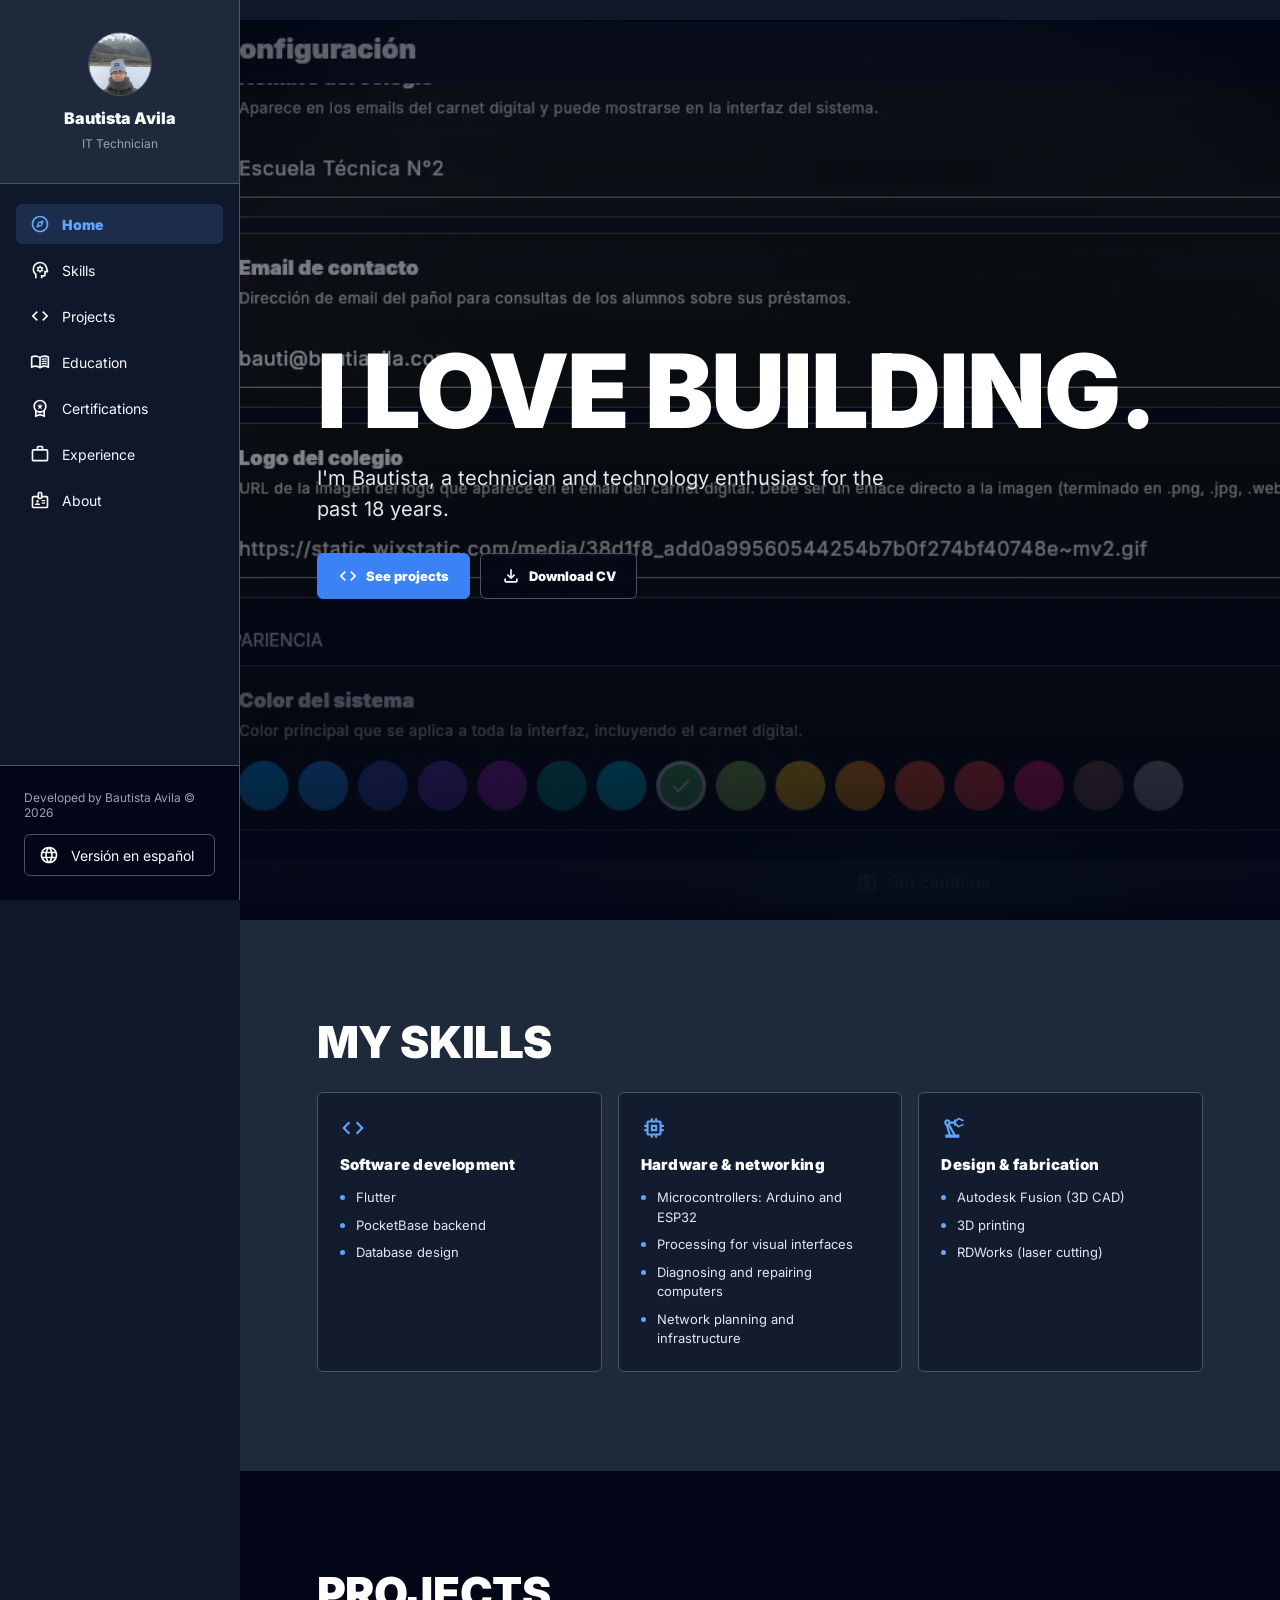
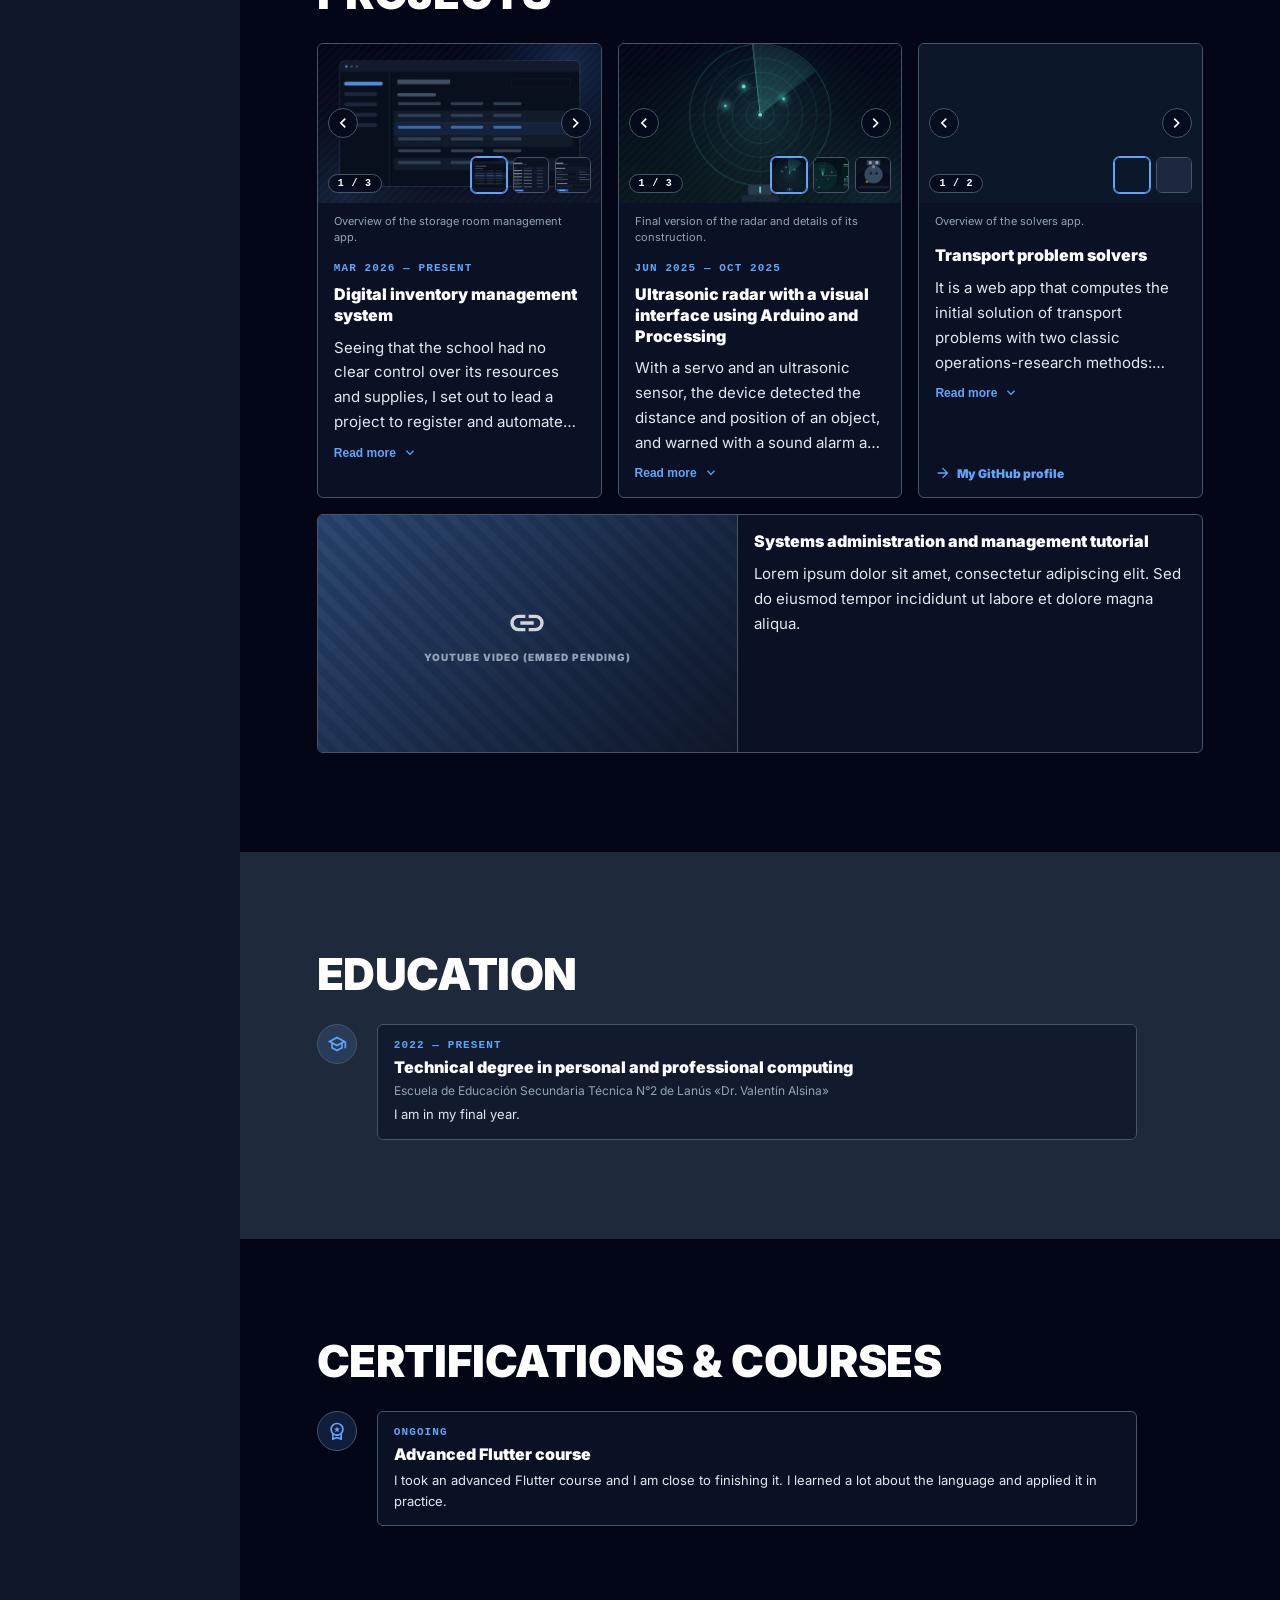
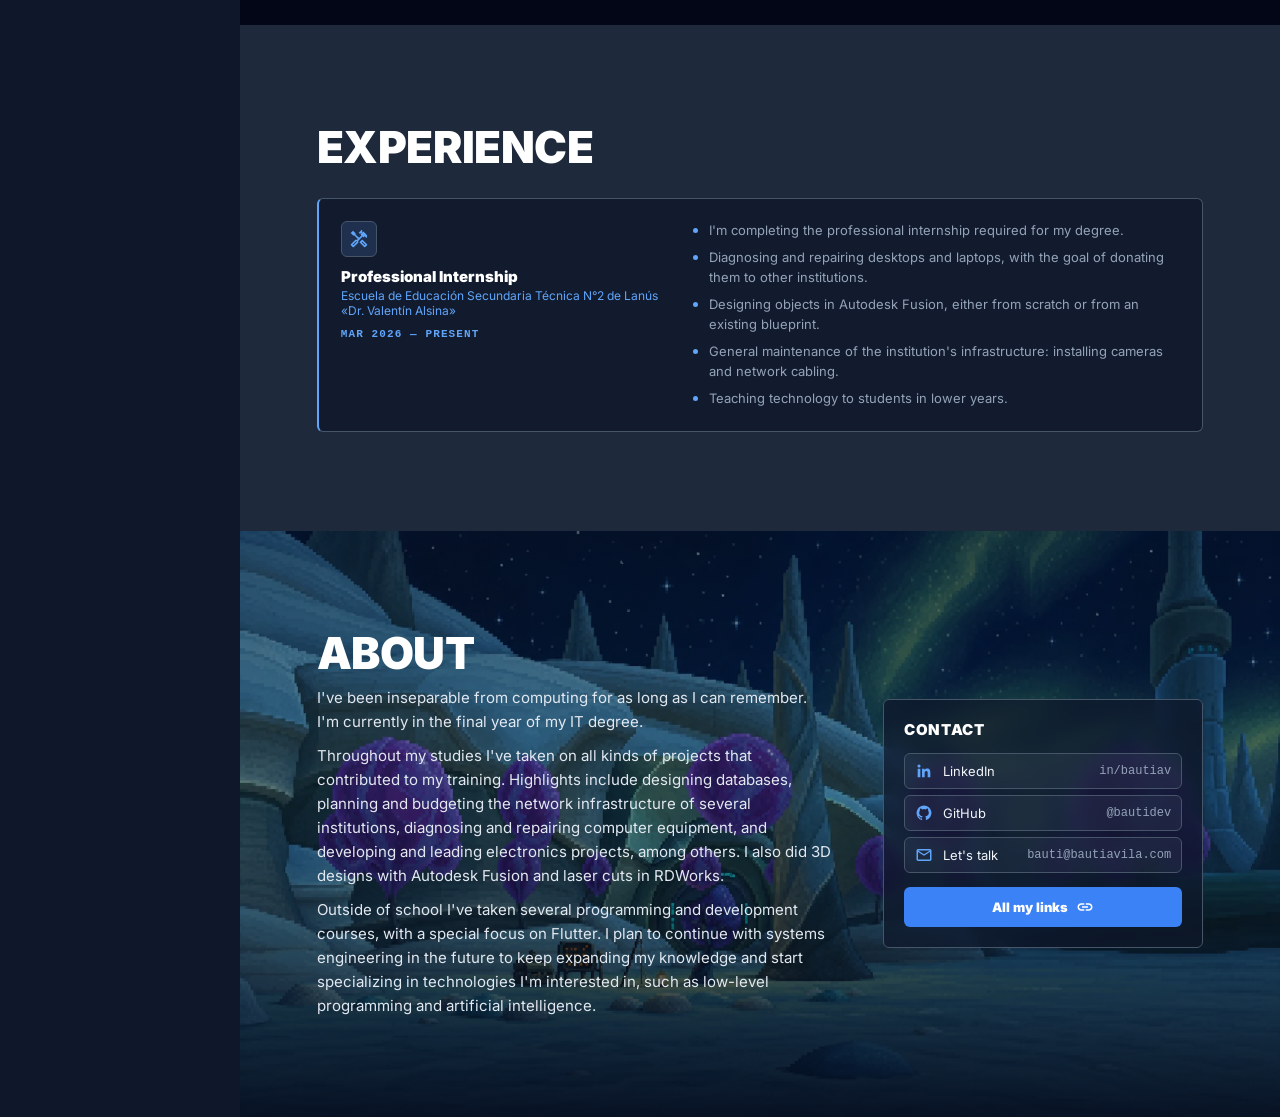
==== commit d13ab121: "Update portfolio: new 404, backgrounds, external CV, full-width tutorial and easter egg" ====
--- a/index.html
+++ b/index.html
@@ -23,7 +23,6 @@
         <meta name="twitter:description" content="Portfolio de Bautista Avila, estudiante de la tecnicatura en informatica y desarrollador Flutter.">
         <meta name="twitter:image" content="https://portfolio.bautiavila.com/assets/images/og-cover.webp">
 
-        <link rel="preload" href="assets/fonts/inter-900.woff2" as="font" type="font/woff2" crossorigin>
         <link rel="stylesheet" href="assets/css/styles.css">
         <script src="assets/js/i18n.js" defer></script>
         <script src="assets/js/script.js" defer></script>
@@ -128,23 +127,6 @@
             </div>
 
             <div class="sidebar-footer">
-            <div class="footer-section">
-                <span class="footer-subtitle" data-i18n="sidebar.profiles">MIS PERFILES</span>
-                <div class="contact-links">
-                <a href="mailto:bauti@bautiavila.com" data-i18n-aria-label="contact.email.aria" aria-label="Enviar email" title="Email">
-                    <svg class="icon" aria-hidden="true"><use href="#i-mail"></use></svg>
-                </a>
-                <a href="https://linkedin.com/in/bautiav" target="_blank" rel="noopener noreferrer" aria-label="LinkedIn" title="LinkedIn">
-                    <svg viewBox="0 0 24 24" width="20" height="20" fill="currentColor" aria-hidden="true"><path d="M20.45 20.45h-3.55v-5.57c0-1.33-.02-3.03-1.85-3.03-1.85 0-2.14 1.44-2.14 2.94v5.66H9.36V9h3.41v1.56h.05c.47-.9 1.63-1.85 3.36-1.85 3.6 0 4.27 2.37 4.27 5.45v6.29zM5.34 7.43a2.06 2.06 0 1 1 0-4.12 2.06 2.06 0 0 1 0 4.12zM7.12 20.45H3.56V9h3.56v11.45z"/></svg>
-                </a>
-                <a href="https://github.com/bautidev" target="_blank" rel="noopener noreferrer" aria-label="GitHub" title="GitHub">
-                    <svg viewBox="0 0 24 24" width="20" height="20" fill="currentColor" aria-hidden="true"><path d="M12 2a10 10 0 0 0-3.16 19.49c.5.09.68-.22.68-.48v-1.7c-2.78.6-3.37-1.34-3.37-1.34-.46-1.16-1.11-1.47-1.11-1.47-.91-.62.07-.6.07-.6 1 .07 1.53 1.03 1.53 1.03.89 1.53 2.34 1.09 2.91.83.09-.65.35-1.09.63-1.34-2.22-.25-4.56-1.11-4.56-4.94 0-1.09.39-1.98 1.03-2.68-.1-.25-.45-1.27.1-2.65 0 0 .84-.27 2.75 1.02a9.53 9.53 0 0 1 5 0c1.91-1.29 2.75-1.02 2.75-1.02.55 1.38.2 2.4.1 2.65.64.7 1.03 1.59 1.03 2.68 0 3.84-2.34 4.68-4.57 4.93.36.31.68.92.68 1.85v2.74c0 .27.18.58.69.48A10 10 0 0 0 12 2z"/></svg>
-                </a>
-                </div>
-            </div>
-
-            <hr class="footer-divider">
-
             <p class="footer-text" data-i18n="sidebar.credit">Desarrollado por Bautista Avila © 2026</p>
 
             <button id="lang-toggle" class="lang-toggle-btn" type="button" data-i18n-aria-label="lang.aria" aria-label="Cambiar idioma">
@@ -164,7 +146,7 @@
                         <svg class="icon" aria-hidden="true"><use href="#i-code"></use></svg>
                         <span data-i18n="hero.ctaProjects">Ver proyectos</span>
                     </a>
-                    <a class="button" href="assets/cv/bautista-avila-cv-es.pdf" data-i18n-href="hero.cv" download>
+                    <a class="button" href="https://cv.bautiavila.com" data-i18n-href="hero.cv">
                         <svg class="icon" aria-hidden="true"><use href="#i-download"></use></svg>
                         <span data-i18n="hero.ctaCv">Descargar CV</span>
                     </a>
@@ -320,6 +302,41 @@
                     </article>
 
                     <article class="project-card">
+                        <figure class="project-figure">
+                            <!-- Reemplazar por las capturas reales de la app. -->
+                            <div class="project-thumb thumb-alt" data-gallery>
+                                <img class="project-img" src="assets/images/projects/transporte.webp" data-i18n-alt="projects.transport.img1" alt="Pantalla principal de los resolvedores de problemas de transporte" width="1200" height="675" loading="lazy" decoding="async" data-gallery-image onerror="this.style.display='none'">
+
+                                <button class="gallery-stage-button" type="button" data-gallery-open data-i18n-aria-label="gallery.zoom" aria-label="Ampliar imagen"></button>
+
+                                <span class="thumb-fallback">
+                                    <svg class="icon" aria-hidden="true"><use href="#i-code"></use></svg>
+                                    <span data-i18n="gallery.unavailable">Imagen no disponible</span>
+                                </span>
+
+                                <button class="gallery-nav gallery-prev" type="button" data-gallery-prev data-i18n-aria-label="gallery.previous" aria-label="Imagen anterior">
+                                    <svg class="icon" aria-hidden="true"><use href="#i-chevron_left"></use></svg>
+                                </button>
+                                <button class="gallery-nav gallery-next" type="button" data-gallery-next data-i18n-aria-label="gallery.next" aria-label="Imagen siguiente">
+                                    <svg class="icon" aria-hidden="true"><use href="#i-chevron_right"></use></svg>
+                                </button>
+
+                                <span class="gallery-counter" data-gallery-counter aria-live="polite">1 / 2</span>
+
+                                <div class="gallery-thumbs">
+                                    <button class="gallery-thumb" type="button" data-gallery-thumb>
+                                        <img src="assets/images/projects/transporte.webp" data-i18n-alt="projects.transport.img1" alt="Pantalla principal de los resolvedores de problemas de transporte" width="120" height="68" loading="lazy" decoding="async" onerror="this.style.display='none'">
+                                        <svg class="icon" aria-hidden="true"><use href="#i-image"></use></svg>
+                                    </button>
+                                    <button class="gallery-thumb" type="button" data-gallery-thumb>
+                                        <img src="assets/images/projects/transporte-2.webp" data-i18n-alt="projects.transport.img2" alt="Matriz de costos y solución inicial calculada" width="120" height="68" loading="lazy" decoding="async" onerror="this.style.display='none'">
+                                        <svg class="icon" aria-hidden="true"><use href="#i-image"></use></svg>
+                                    </button>
+                                </div>
+                            </div>
+                            <figcaption data-i18n="projects.transport.caption">Vista general de la aplicación de resolvedores.</figcaption>
+                        </figure>
+
                         <div class="card-body">
                             <h3 data-i18n="projects.transport.title">Resolvedores de problemas de transporte</h3>
                             <p class="card-desc" data-i18n="projects.transport.description">Es una aplicación web que calcula la solución inicial de problemas de transporte con dos métodos clásicos de investigación operativa: costo mínimo y esquina noroeste. Permite definir orígenes, destinos, ofertas, demandas y costos unitarios, balancea automáticamente los problemas desbalanceados con un nodo ficticio y exporta la matriz resultante a CSV. Lo hicimos como trabajo grupal para la materia «Modelos y Sistemas».</p>
@@ -334,6 +351,26 @@
                             </a>
                         </div>
                     </article>
+
+                    <article class="project-card project-card--wide">
+                        <div class="video-embed">
+                            <!-- Pegá el iframe de YouTube acá. -->
+                            <span class="thumb-fallback">
+                                <svg class="icon" aria-hidden="true"><use href="#i-link"></use></svg>
+                                <span data-i18n="projects.tutorial.video">Video de YouTube (embebido pendiente)</span>
+                            </span>
+                        </div>
+
+                        <div class="card-body">
+                            <h3 data-i18n="projects.tutorial.title">Tutorial de administración y gestión de sistemas</h3>
+                            <p class="card-desc" data-i18n="projects.tutorial.description">Lorem ipsum dolor sit amet, consectetur adipiscing elit. Sed do eiusmod tempor incididunt ut labore et dolore magna aliqua.</p>
+                            <button class="card-more" type="button" data-more aria-expanded="false">
+                                <span class="read-more" data-i18n="projects.readMore">Leer más</span>
+                                <span class="read-less" data-i18n="projects.readLess">Leer menos</span>
+                                <svg class="icon" aria-hidden="true"><use href="#i-expand_more"></use></svg>
+                            </button>
+                        </div>
+                    </article>
                 </div>
             </div>
         </section>
@@ -413,7 +450,7 @@
         </section>
 
         <section id="about" class="media">
-            <img src="assets/images/backgrounds/about.webp" alt="" class="hero-img" width="1920" height="1280" loading="lazy" decoding="async">
+            <img src="assets/images/backgrounds/ratchet.webp" alt="" class="hero-img" width="1920" height="1080" loading="lazy" decoding="async">
             <div class="section-shell about-layout">
                 <div class="about-text">
                     <h2 data-i18n="about.title">ACERCA DE</h2>
@@ -439,21 +476,18 @@
                                 <span class="contact-value">@bautidev</span>
                             </a>
                         </li>
+                        <li>
+                            <a href="mailto:bauti@bautiavila.com">
+                                <svg viewBox="0 -960 960 960" fill="currentColor" aria-hidden="true"><path d="M160-160q-33 0-56.5-23.5T80-240v-480q0-33 23.5-56.5T160-800h640q33 0 56.5 23.5T880-720v480q0 33-23.5 56.5T800-160H160Zm320-280L160-640v400h640v-400L480-440Zm0-80 320-200H160l320 200Zm0-80v-80 480-400Z"/></svg>
+                                <span class="contact-name" data-i18n="about.cta">Hablemos</span>
+                                <span class="contact-value">bauti@bautiavila.com</span>
+                            </a>
+                        </li>
                     </ul>
                     <a class="about-cta" href="https://bautiavila.com" target="_blank" rel="noopener noreferrer">
                         <span data-i18n="about.links">Todos mis links</span>
                         <svg class="icon" aria-hidden="true"><use href="#i-link"></use></svg>
                     </a>
-                    <div class="about-actions">
-                        <a class="about-cta about-cta-secondary" href="mailto:bauti@bautiavila.com">
-                            <span data-i18n="about.cta">Hablemos</span>
-                            <svg class="icon" aria-hidden="true"><use href="#i-mail"></use></svg>
-                        </a>
-                        <button class="button-icon" type="button" data-copy-email="bauti@bautiavila.com" data-i18n-aria-label="about.copyEmail" aria-label="Copiar email" title="Copiar email">
-                            <svg class="icon icon-copy" aria-hidden="true"><use href="#i-content_copy"></use></svg>
-                            <svg class="icon icon-check" aria-hidden="true"><use href="#i-check"></use></svg>
-                        </button>
-                    </div>
                 </aside>
             </div>
         </section>
--- a/assets/css/styles.css
+++ b/assets/css/styles.css
@@ -124,6 +124,7 @@
 }
 
 .sidebar-role {
+  margin-top: -4px;
   font-size: 12px;
   color: var(--slate-400);
 }
@@ -273,9 +274,16 @@
 }
 
 /* El icono (menu / cruz) se cambia con CSS, sin tocar el DOM desde JS. */
-#sidebar-toggle .icon-close,
+#sidebar-toggle .icon-close {
+  display: none;
+}
+
 #sidebar-toggle.open .icon-menu {
   display: none;
+}
+
+#sidebar-toggle.open .icon-close {
+  display: block;
 }
 
 #sidebar-toggle:hover {
@@ -963,6 +971,33 @@
   gap: 10px;
 }
 
+/* Card a fila completa: video a la izquierda, texto a la derecha. */
+.project-card--wide {
+  grid-column: 1 / -1;
+  display: grid;
+  grid-template-columns: minmax(260px, 420px) 1fr;
+}
+
+.video-embed {
+  position: relative;
+  display: flex;
+  align-items: center;
+  justify-content: center;
+  aspect-ratio: 16 / 9;
+  background-color: rgba(2, 6, 23, 0.6);
+  background-image: linear-gradient(135deg, rgba(96, 165, 250, 0.35), rgba(15, 23, 42, 0.9)),
+    repeating-linear-gradient(45deg, rgba(255, 255, 255, 0.05) 0 8px, transparent 8px 16px);
+  border-right: 1px solid var(--border);
+}
+
+.video-embed iframe {
+  position: absolute;
+  inset: 0;
+  width: 100%;
+  height: 100%;
+  border: 0;
+}
+
 /* Lightbox de las galerias: <dialog> nativo, con Esc y foco gratis. */
 .lightbox {
   width: min(1100px, 92vw);
@@ -1371,6 +1406,15 @@
     grid-template-columns: 1fr;
   }
 
+  .project-card--wide {
+    grid-template-columns: 1fr;
+  }
+
+  .video-embed {
+    border-right: none;
+    border-bottom: 1px solid var(--border);
+  }
+
   .experience-card {
     grid-template-columns: 1fr;
     gap: 14px;
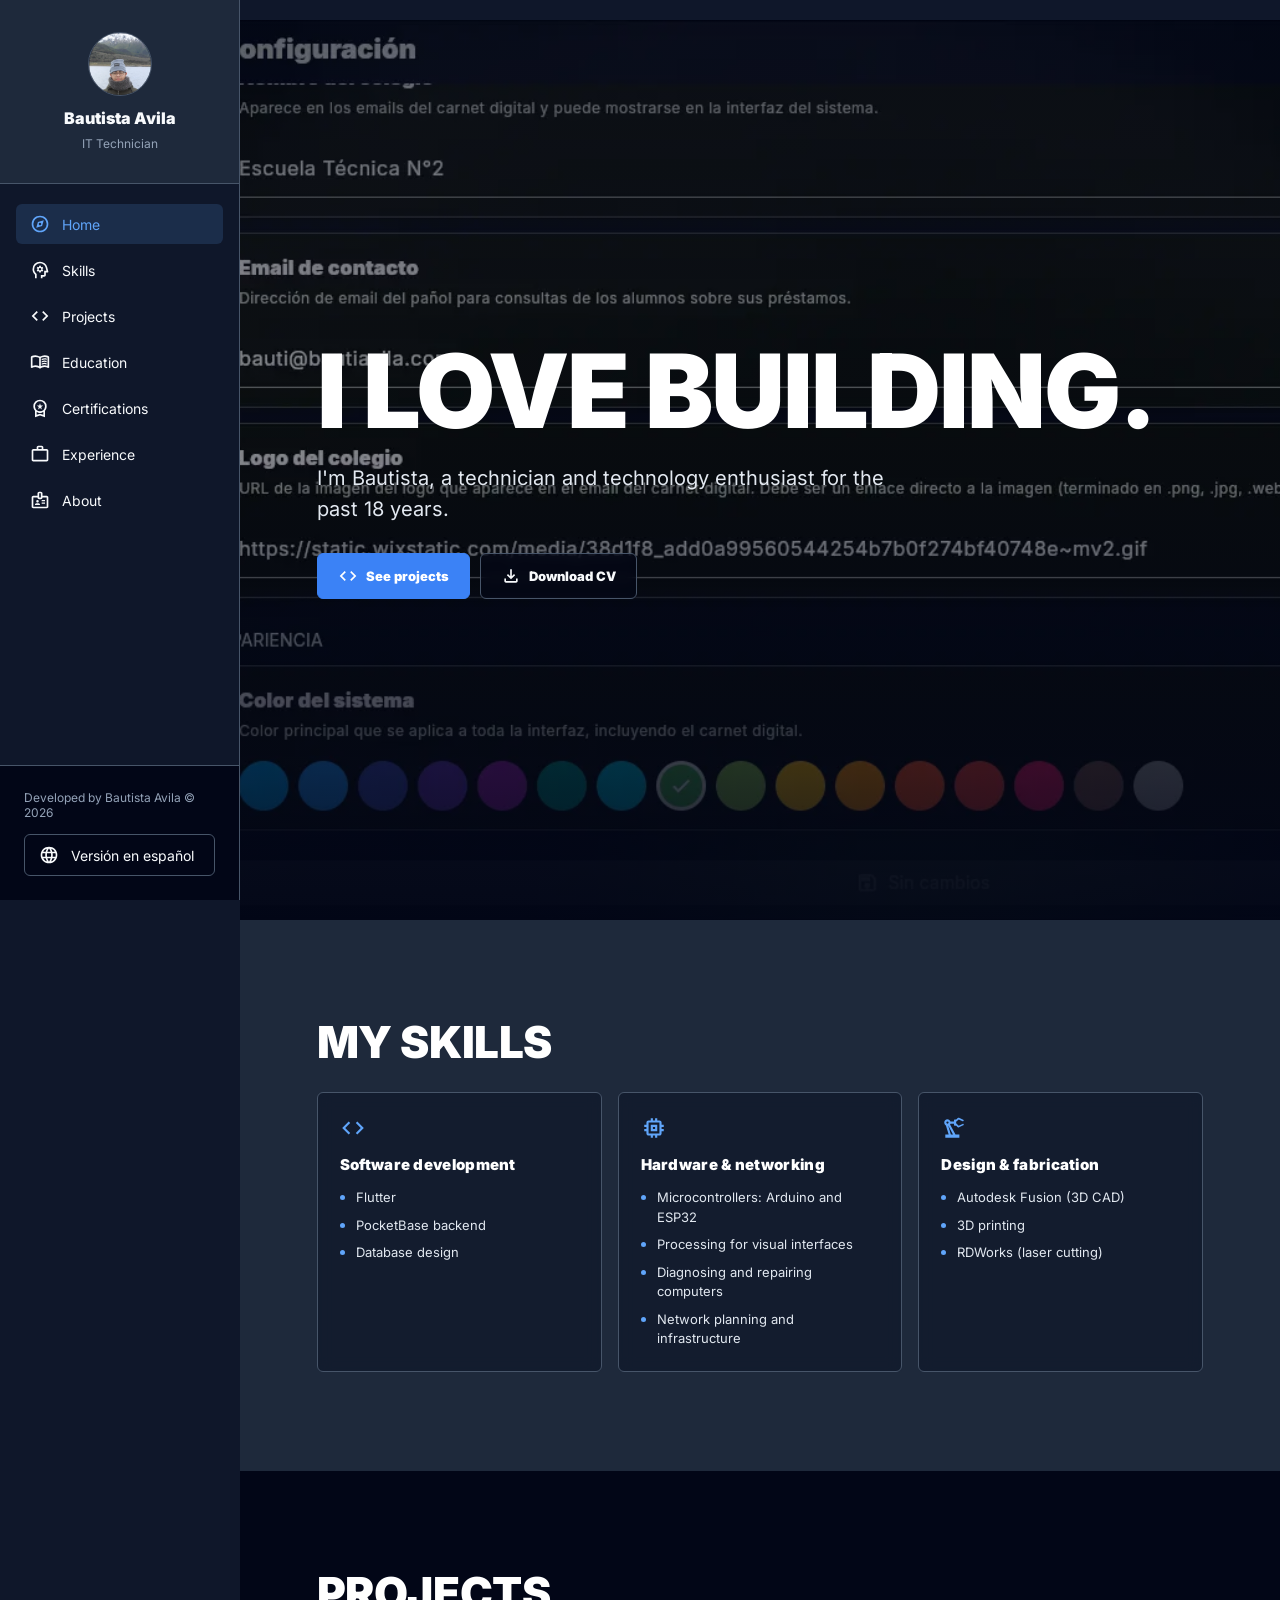
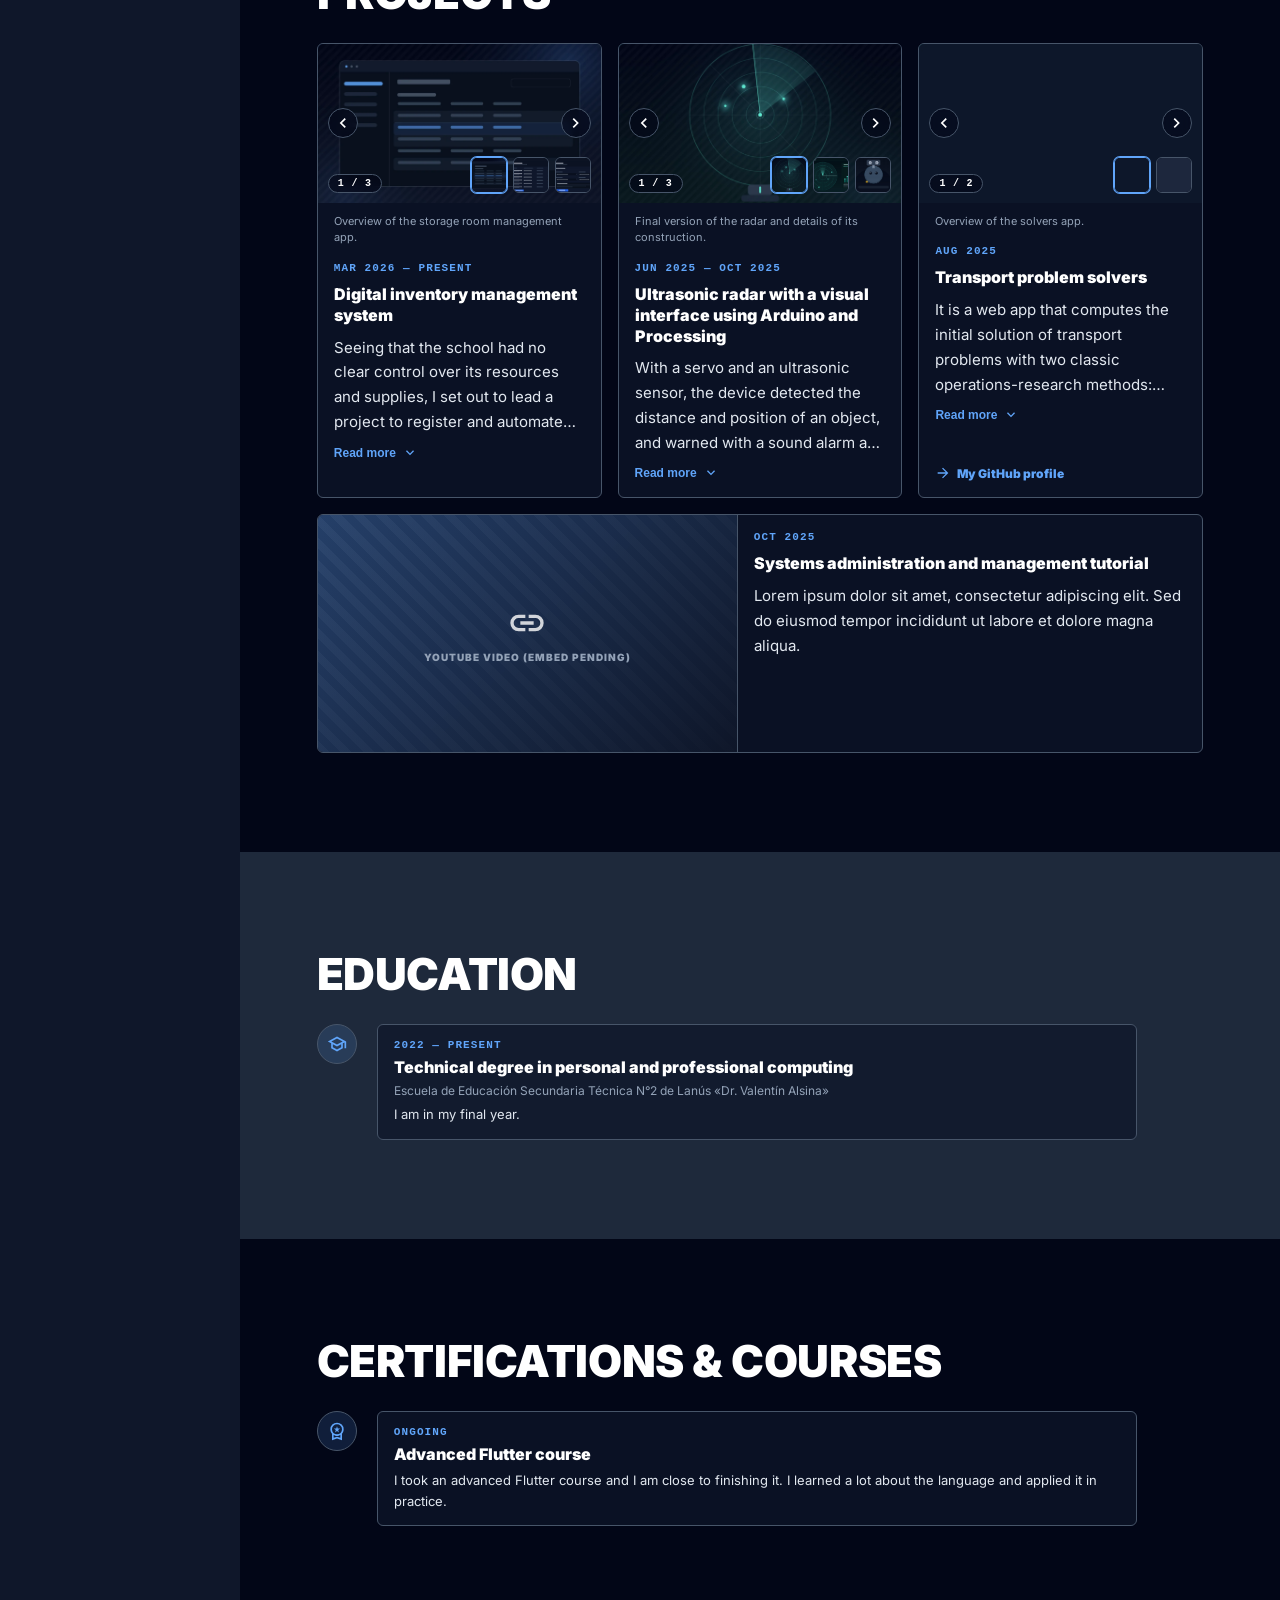
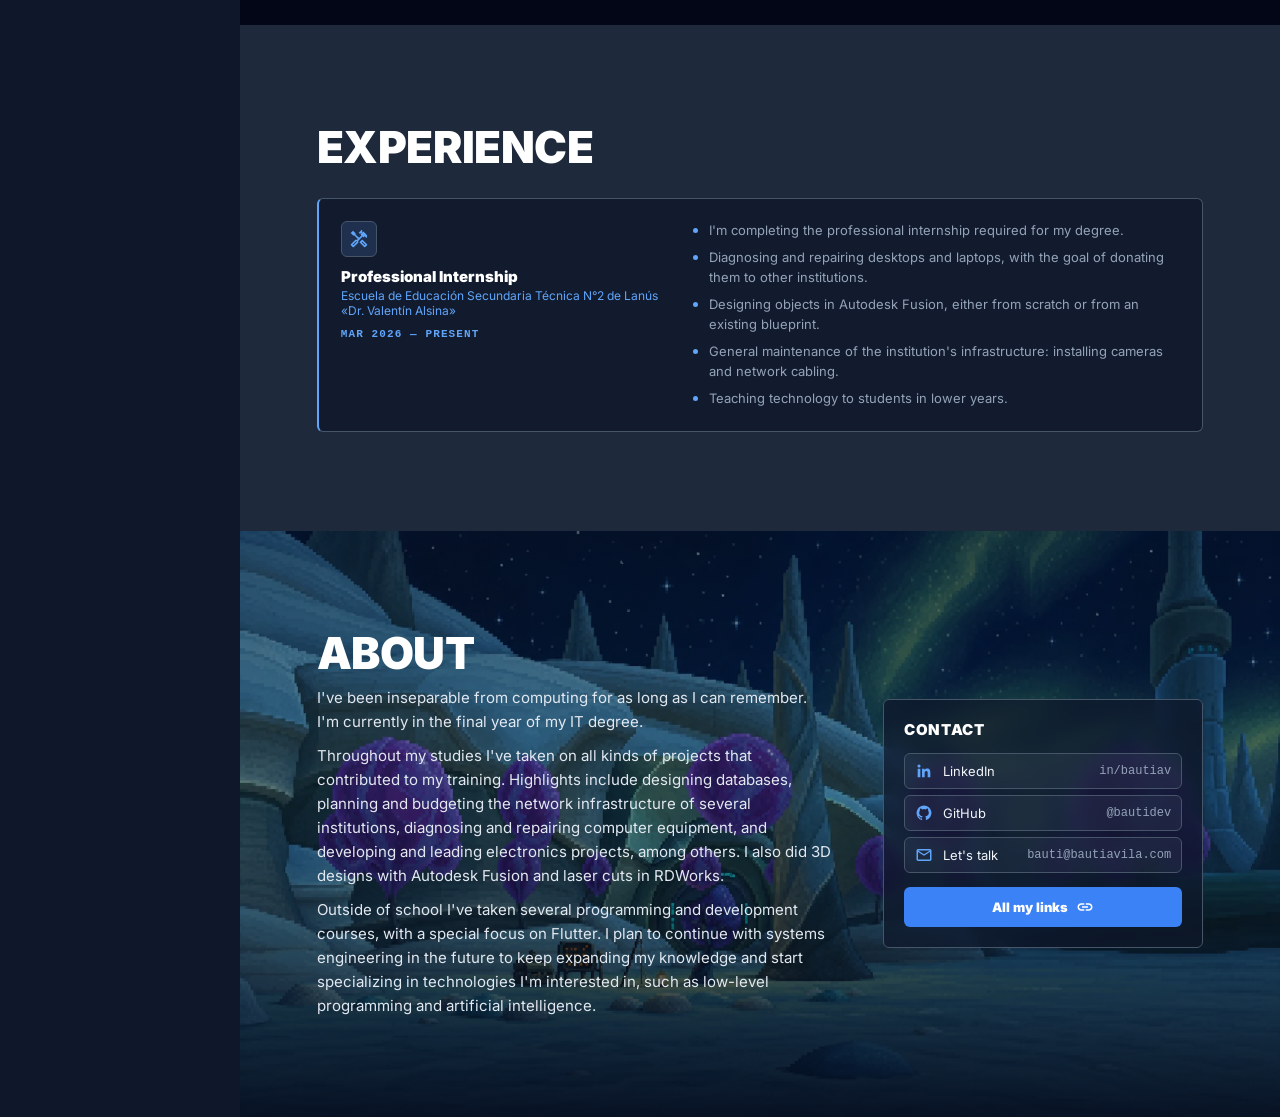
==== commit ad7d0af4: "Fix sidebar flicker on scroll and add project dates" ====
--- a/index.html
+++ b/index.html
@@ -338,6 +338,7 @@
                         </figure>
 
                         <div class="card-body">
+                            <span class="card-period" data-i18n="projects.transport.period">ago. 2025</span>
                             <h3 data-i18n="projects.transport.title">Resolvedores de problemas de transporte</h3>
                             <p class="card-desc" data-i18n="projects.transport.description">Es una aplicación web que calcula la solución inicial de problemas de transporte con dos métodos clásicos de investigación operativa: costo mínimo y esquina noroeste. Permite definir orígenes, destinos, ofertas, demandas y costos unitarios, balancea automáticamente los problemas desbalanceados con un nodo ficticio y exporta la matriz resultante a CSV. Lo hicimos como trabajo grupal para la materia «Modelos y Sistemas».</p>
                             <button class="card-more" type="button" data-more aria-expanded="false">
@@ -362,6 +363,7 @@
                         </div>
 
                         <div class="card-body">
+                            <span class="card-period" data-i18n="projects.tutorial.period">oct. 2025</span>
                             <h3 data-i18n="projects.tutorial.title">Tutorial de administración y gestión de sistemas</h3>
                             <p class="card-desc" data-i18n="projects.tutorial.description">Lorem ipsum dolor sit amet, consectetur adipiscing elit. Sed do eiusmod tempor incididunt ut labore et dolore magna aliqua.</p>
                             <button class="card-more" type="button" data-more aria-expanded="false">
--- a/assets/css/styles.css
+++ b/assets/css/styles.css
@@ -557,10 +557,11 @@
   color: var(--accent);
 }
 
+/* Sin grosor distinto en el activo: el cambio de font-weight mueve el layout
+   y parpadea al scrollear rápido entre secciones. */
 #nav a.active {
   background: var(--accent-soft);
   color: var(--accent);
-  font-weight: 700;
 }
 
 .footer-section {
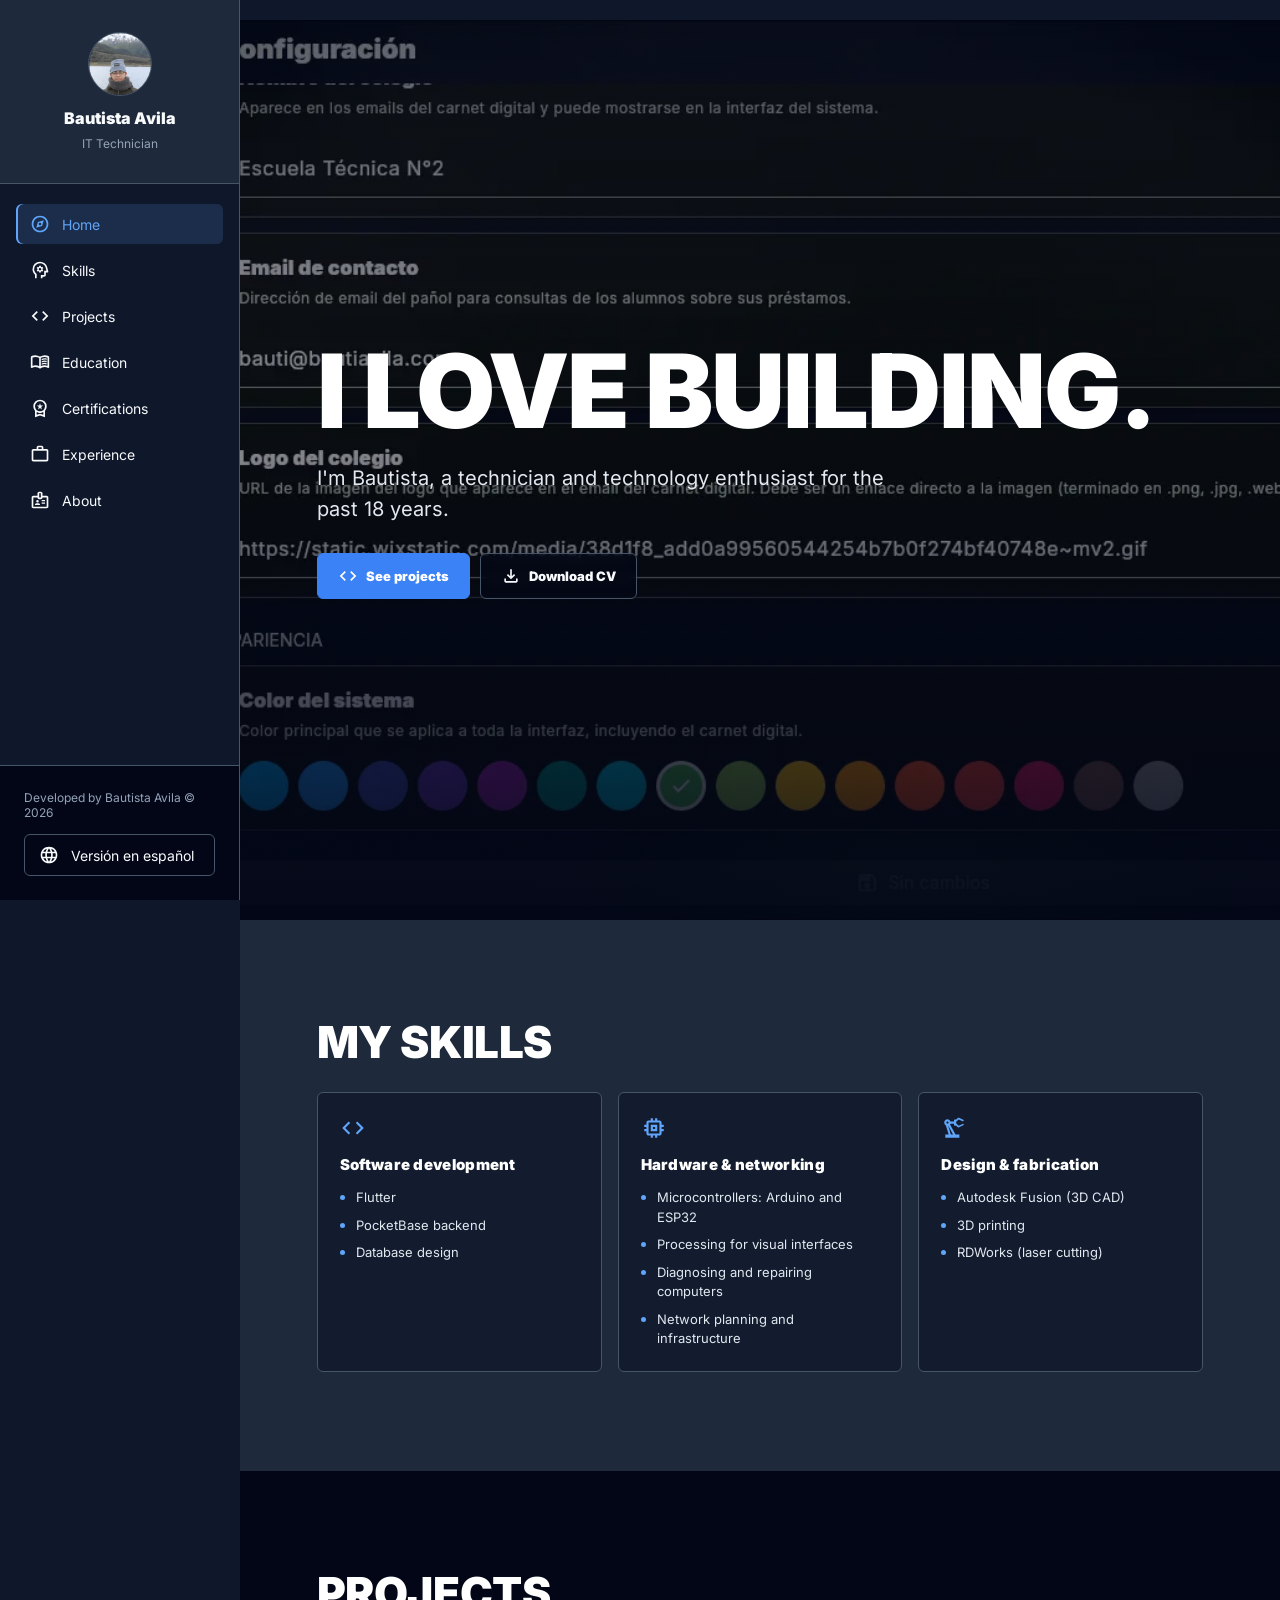
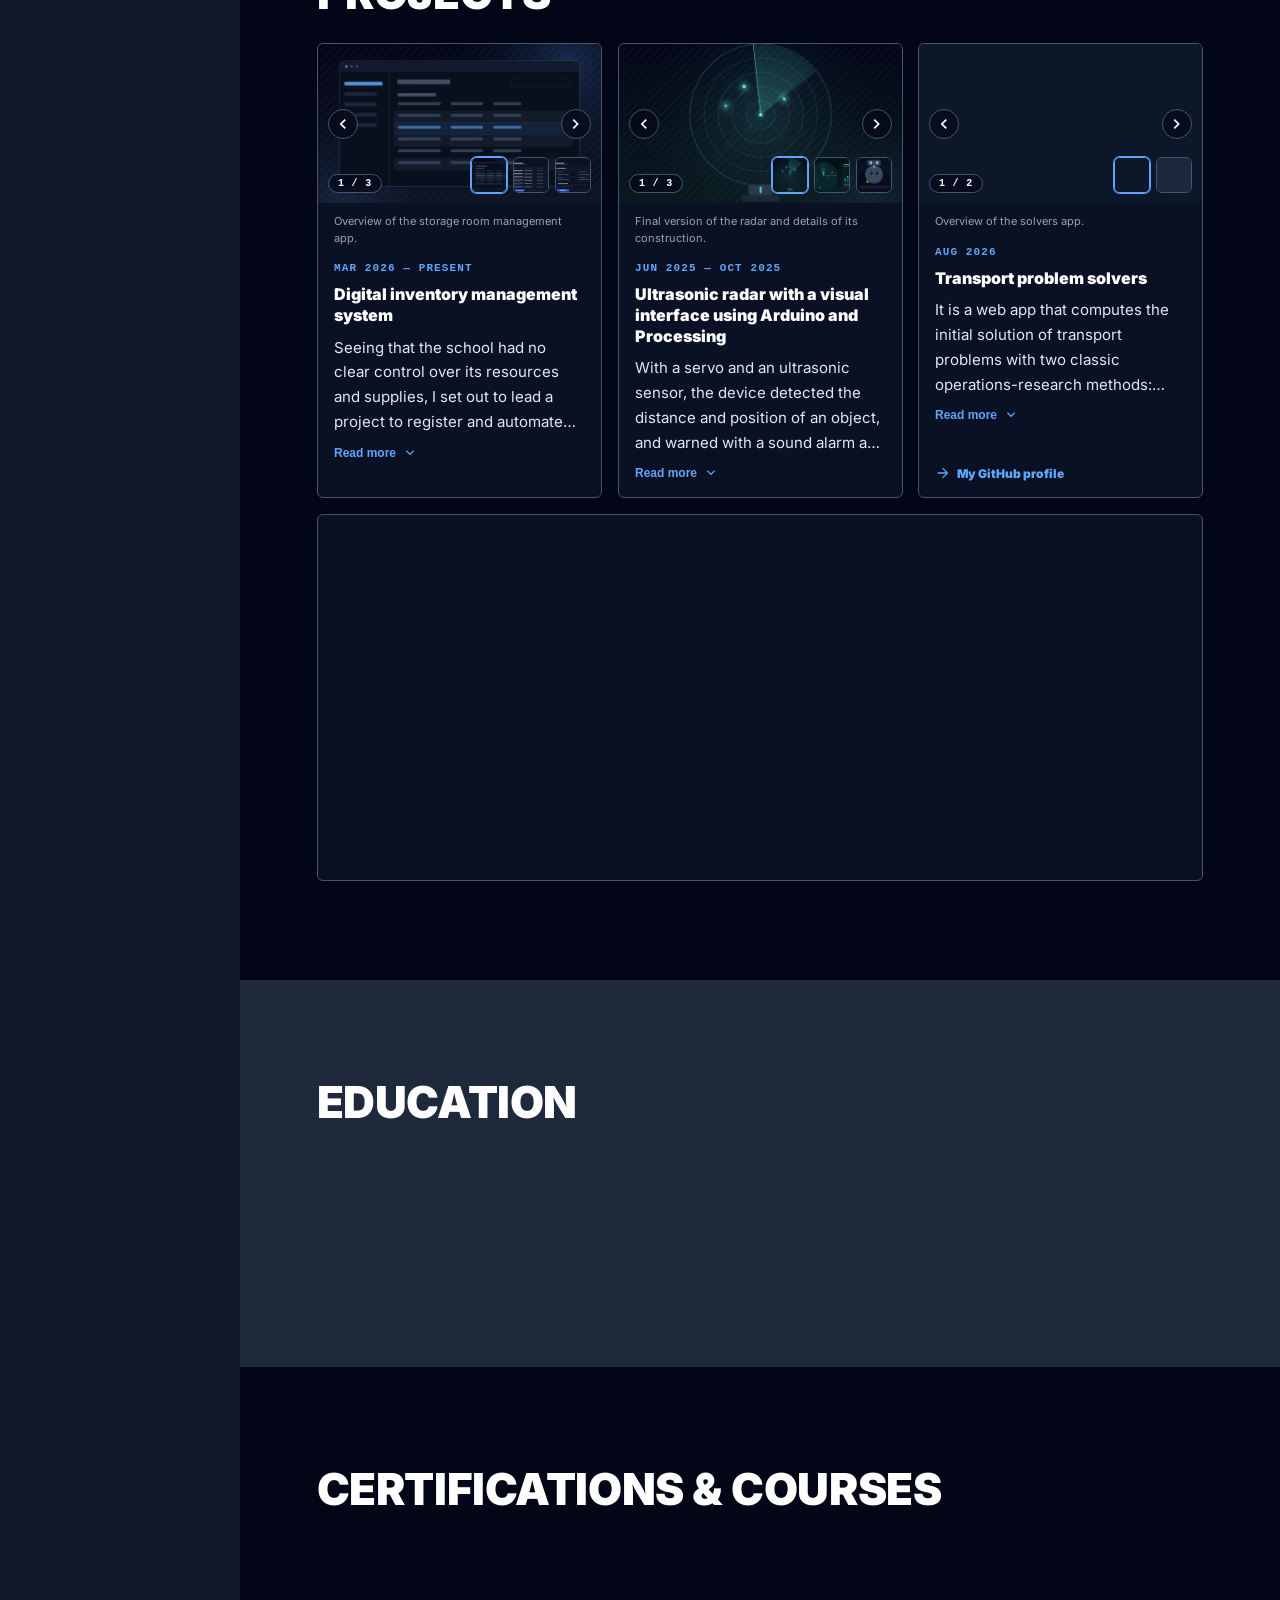
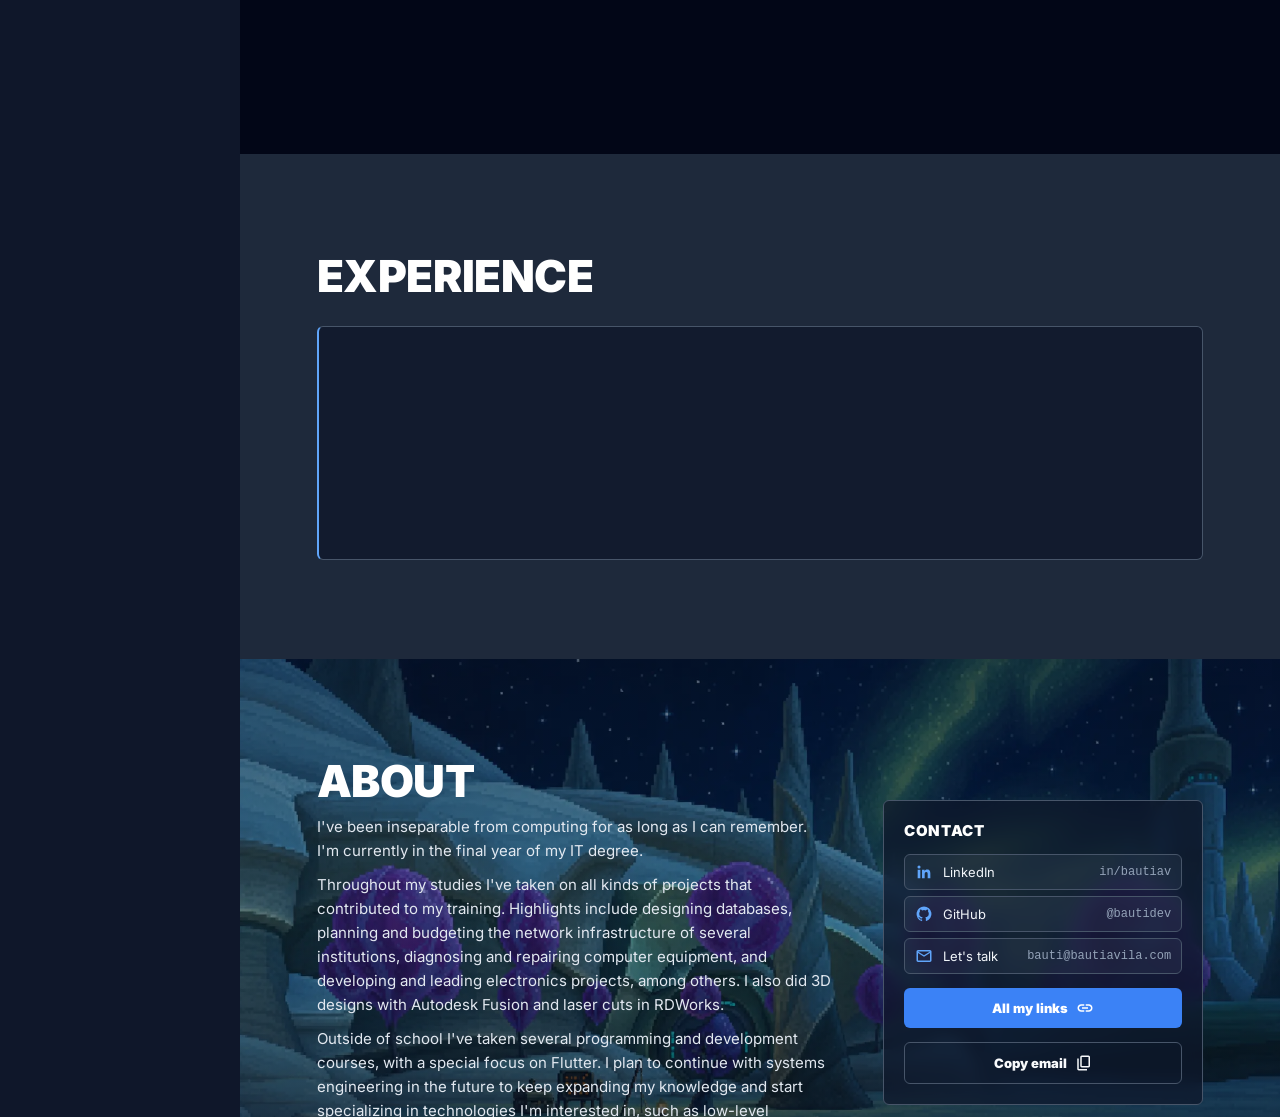
==== commit cb650bbb: "Performance, flicker-free sidebar hover and dead CSS cleanup" ====
--- a/index.html
+++ b/index.html
@@ -338,7 +338,7 @@
                         </figure>
 
                         <div class="card-body">
-                            <span class="card-period" data-i18n="projects.transport.period">ago. 2025</span>
+                            <span class="card-period" data-i18n="projects.transport.period">ago. 2026</span>
                             <h3 data-i18n="projects.transport.title">Resolvedores de problemas de transporte</h3>
                             <p class="card-desc" data-i18n="projects.transport.description">Es una aplicación web que calcula la solución inicial de problemas de transporte con dos métodos clásicos de investigación operativa: costo mínimo y esquina noroeste. Permite definir orígenes, destinos, ofertas, demandas y costos unitarios, balancea automáticamente los problemas desbalanceados con un nodo ficticio y exporta la matriz resultante a CSV. Lo hicimos como trabajo grupal para la materia «Modelos y Sistemas».</p>
                             <button class="card-more" type="button" data-more aria-expanded="false">
@@ -363,7 +363,7 @@
                         </div>
 
                         <div class="card-body">
-                            <span class="card-period" data-i18n="projects.tutorial.period">oct. 2025</span>
+                            <span class="card-period" data-i18n="projects.tutorial.period">oct. 2026</span>
                             <h3 data-i18n="projects.tutorial.title">Tutorial de administración y gestión de sistemas</h3>
                             <p class="card-desc" data-i18n="projects.tutorial.description">Lorem ipsum dolor sit amet, consectetur adipiscing elit. Sed do eiusmod tempor incididunt ut labore et dolore magna aliqua.</p>
                             <button class="card-more" type="button" data-more aria-expanded="false">
@@ -490,6 +490,13 @@
                         <span data-i18n="about.links">Todos mis links</span>
                         <svg class="icon" aria-hidden="true"><use href="#i-link"></use></svg>
                     </a>
+                    <div class="about-actions">
+                        <button class="about-cta about-cta-secondary" type="button" data-copy-email="bauti@bautiavila.com" data-i18n-aria-label="about.copyEmail" aria-label="Copiar email" title="Copiar email">
+                            <span data-i18n="about.copyEmail">Copiar email</span>
+                            <svg class="icon icon-copy" aria-hidden="true"><use href="#i-content_copy"></use></svg>
+                            <svg class="icon icon-check" aria-hidden="true"><use href="#i-check"></use></svg>
+                        </button>
+                    </div>
                 </aside>
             </div>
         </section>
--- a/assets/css/styles.css
+++ b/assets/css/styles.css
@@ -27,19 +27,13 @@
 
 /* Documento de scroll normal: cada seccion crece con su contenido y el aire
    entre bloques se maneja con padding. */
-section,
-#not-found {
+section {
   position: relative;
   display: flex;
   flex-direction: column;
   justify-content: center;
   width: 100%;
   padding: clamp(88px, 11vh, 140px) 6vw;
-}
-
-#not-found {
-  min-height: 100vh;
-  min-height: 100svh;
 }
 
 #hero {
@@ -105,6 +99,9 @@
   flex-direction: column;
   transition: transform 200ms ease;
   overflow: hidden;
+  /* Capa propia de composicion: el sidebar no se repinta con el contenido
+     que scrollea debajo y el hover deja de titilar. */
+  translate: 0 0;
 }
 
 .sidebar-header {
@@ -399,31 +396,6 @@
   color: var(--slate-200);
 }
 
-.hero-status {
-  display: inline-flex;
-  align-items: center;
-  gap: 8px;
-  padding: 5px 12px;
-  font-family: var(--font-mono);
-  font-size: 11px;
-  letter-spacing: 0.06em;
-  text-transform: uppercase;
-  color: var(--slate-200);
-  background: rgba(2, 6, 23, 0.6);
-  border: 1px solid var(--border);
-  border-radius: 999px;
-  backdrop-filter: blur(6px);
-}
-
-.hero-status::before {
-  content: '';
-  width: 7px;
-  height: 7px;
-  border-radius: 50%;
-  background: #4ade80;
-  box-shadow: 0 0 0 3px rgba(74, 222, 128, 0.18);
-}
-
 .hero-actions {
   display: flex;
   flex-wrap: wrap;
@@ -535,6 +507,8 @@
   width: 100%;
 }
 
+/* Sin transicion en la base: el resaltado de seccion tiene que entrar
+   y salir al instante, si no deja estela al scrollear rapido. */
 #nav a {
   display: flex;
   align-items: center;
@@ -545,7 +519,6 @@
   font-weight: 500;
   padding: 10px 14px;
   border-radius: var(--radius);
-  transition: background-color 150ms ease, color 150ms ease;
 }
 
 #nav a .icon {
@@ -555,6 +528,8 @@
 #nav a:hover {
   background: var(--accent-soft);
   color: var(--accent);
+  /* Solo el hover anima la entrada; la salida y el cambio de seccion son instantaneos. */
+  transition: background-color 150ms ease, color 150ms ease;
 }
 
 /* Sin grosor distinto en el activo: el cambio de font-weight mueve el layout
@@ -562,28 +537,10 @@
 #nav a.active {
   background: var(--accent-soft);
   color: var(--accent);
-}
-
-.footer-section {
-  display: flex;
-  flex-direction: column;
-  align-items: center;
-  gap: 12px;
-}
-
-.footer-subtitle {
-  font-size: 11px;
-  font-weight: 900;
-  text-transform: uppercase;
-  letter-spacing: 0.06em;
-  color: var(--slate-400);
-}
-
-.footer-divider {
-  border: none;
-  height: 1px;
-  background: var(--border);
-  margin: 0 8px;
+  /* inset: marca sin mover el layout. */
+  box-shadow: inset 2px 0 0 var(--accent);
+  /* El activo entra al instante: con transicion quedaba atrasado al scrollear rapido. */
+  transition: none;
 }
 
 .lang-toggle-btn {
@@ -612,34 +569,6 @@
   color: var(--accent);
 }
 
-.contact-links {
-  display: flex;
-  align-items: center;
-  justify-content: center;
-  gap: 8px;
-}
-
-.contact-links a {
-  background: none;
-  border: 1px solid var(--border);
-  border-radius: var(--radius);
-  width: 36px;
-  height: 36px;
-  display: flex;
-  align-items: center;
-  justify-content: center;
-  cursor: pointer;
-  color: var(--text);
-  text-decoration: none;
-  transition: background-color 150ms ease, border-color 150ms ease, color 150ms ease;
-}
-
-.contact-links a:hover {
-  background: var(--accent-soft);
-  border-color: var(--accent);
-  color: var(--accent);
-}
-
 /* --- Secciones con contenido --- */
 
 .section-shell {
@@ -678,6 +607,14 @@
   gap: 16px;
   width: 100%;
   max-width: 1100px;
+}
+
+/* Las cards bajo el fold no se pintan hasta acercarse: menos trabajo inicial. */
+.project-card,
+.experience-card,
+.timeline-item {
+  content-visibility: auto;
+  contain-intrinsic-size: auto 400px;
 }
 
 .project-card {
@@ -1321,8 +1258,10 @@
   justify-content: center;
   gap: 8px;
   padding: 11px;
+  font-family: inherit;
   font-size: 13px;
   font-weight: 700;
+  cursor: pointer;
   color: #ffffff;
   text-decoration: none;
   background: var(--blue-500);
@@ -1414,6 +1353,16 @@
   .video-embed {
     border-right: none;
     border-bottom: 1px solid var(--border);
+  }
+
+  /* Sin blur en mobile: es lo mas caro de pintar al scrollear. */
+  .skill-group,
+  .project-card,
+  .timeline-body,
+  .experience-card,
+  .about-card {
+    backdrop-filter: none;
+    -webkit-backdrop-filter: none;
   }
 
   .experience-card {
@@ -1513,12 +1462,6 @@
   flex: 1;
 }
 
-.about-actions .button-icon {
-  align-self: stretch;
-  width: 44px;
-  height: auto;
-}
-
 /* El check reemplaza al icono de copiar cuando ya se copio el email. */
 [data-copy-email] .icon-check,
 [data-copy-email].is-copied .icon-copy {
@@ -1573,10 +1516,6 @@
     -webkit-backdrop-filter: none !important;
   }
 
-  .mobile-bar {
-    background: var(--slate-950);
-  }
-
   .skill-group,
   .project-card,
   .timeline-body,
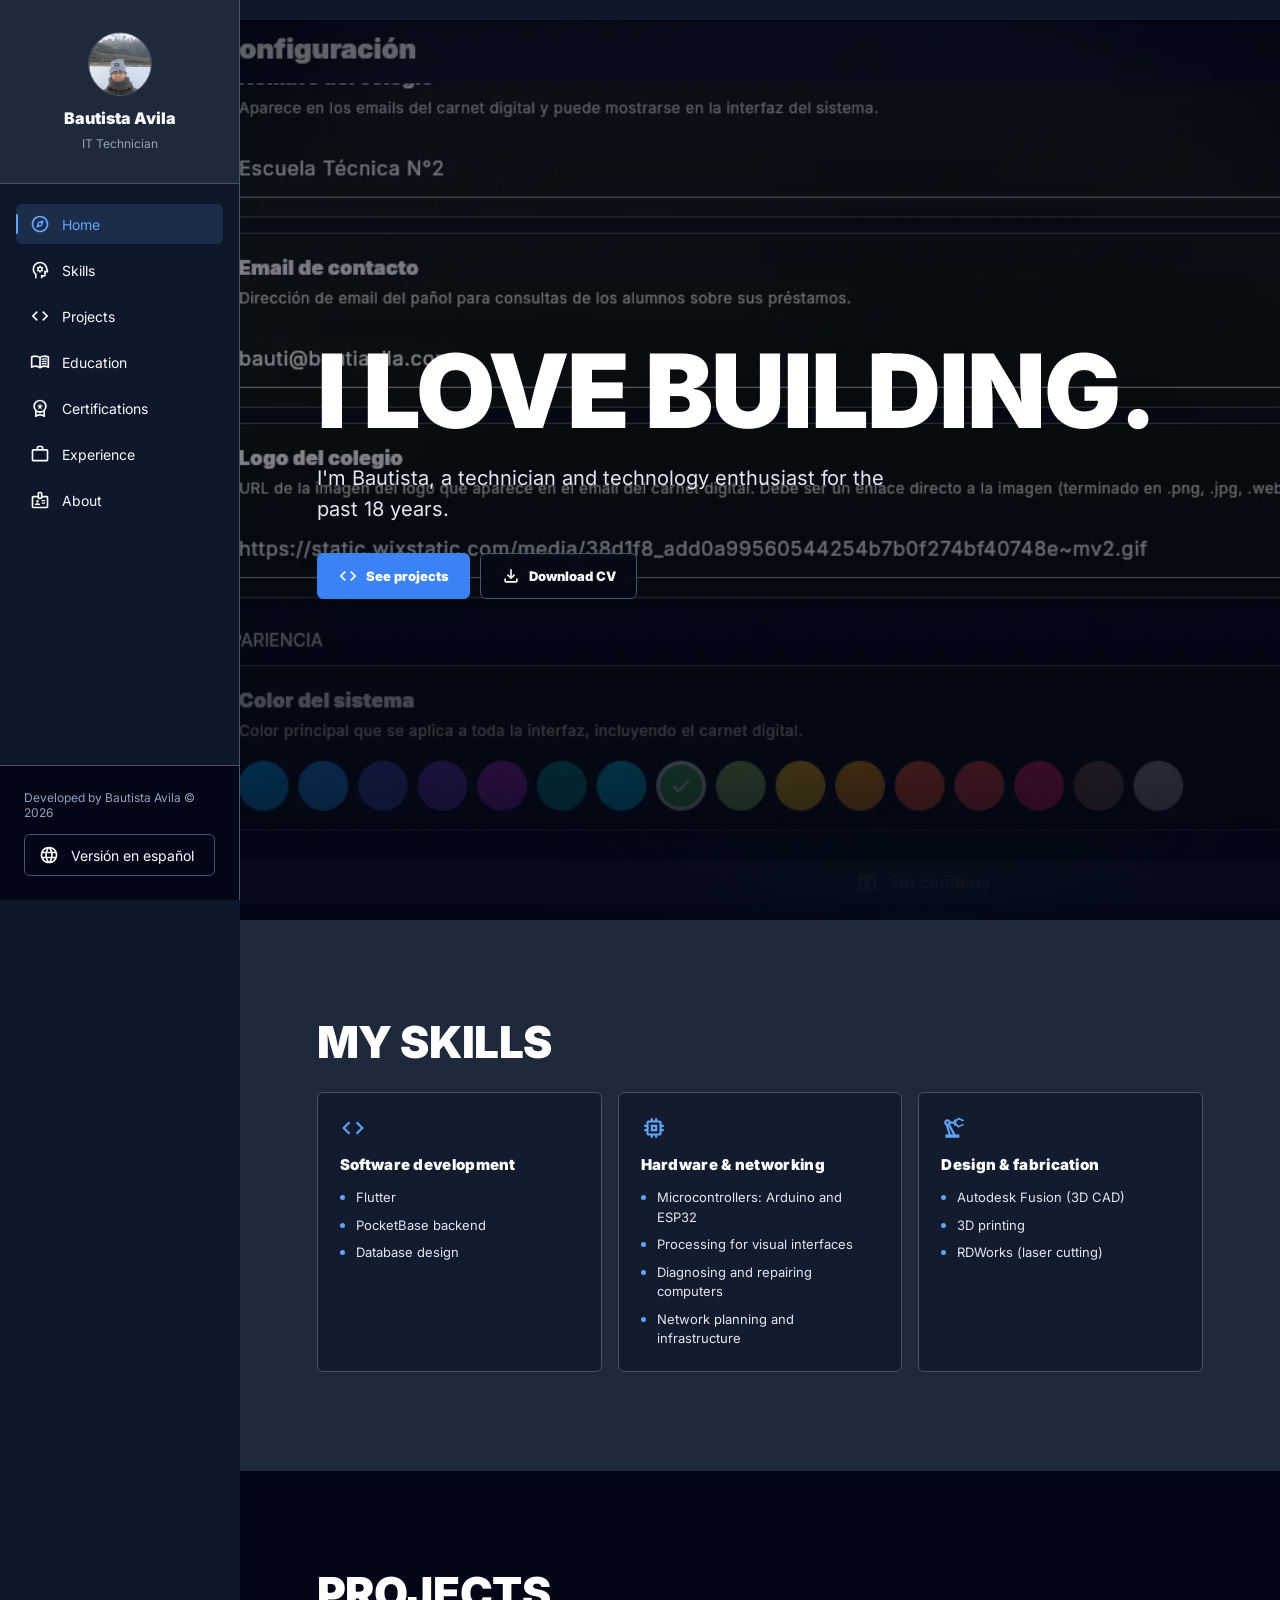
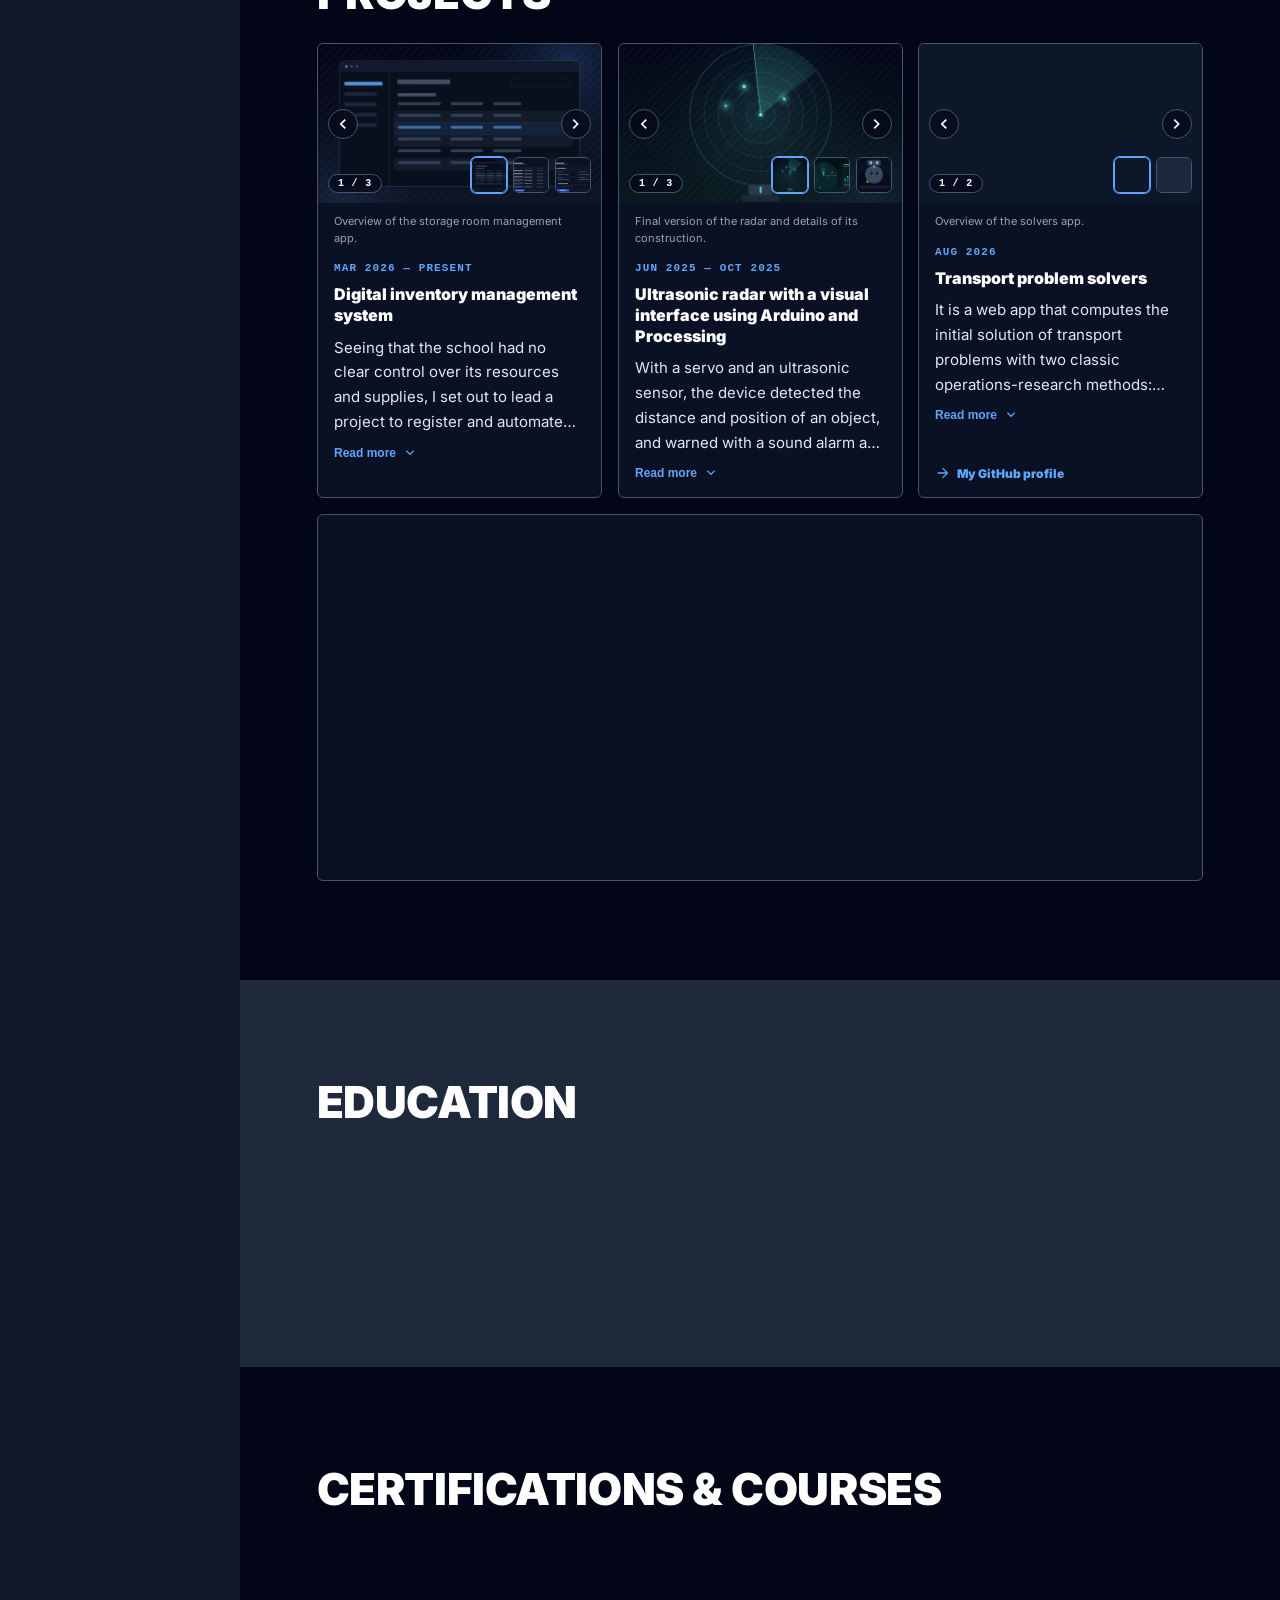
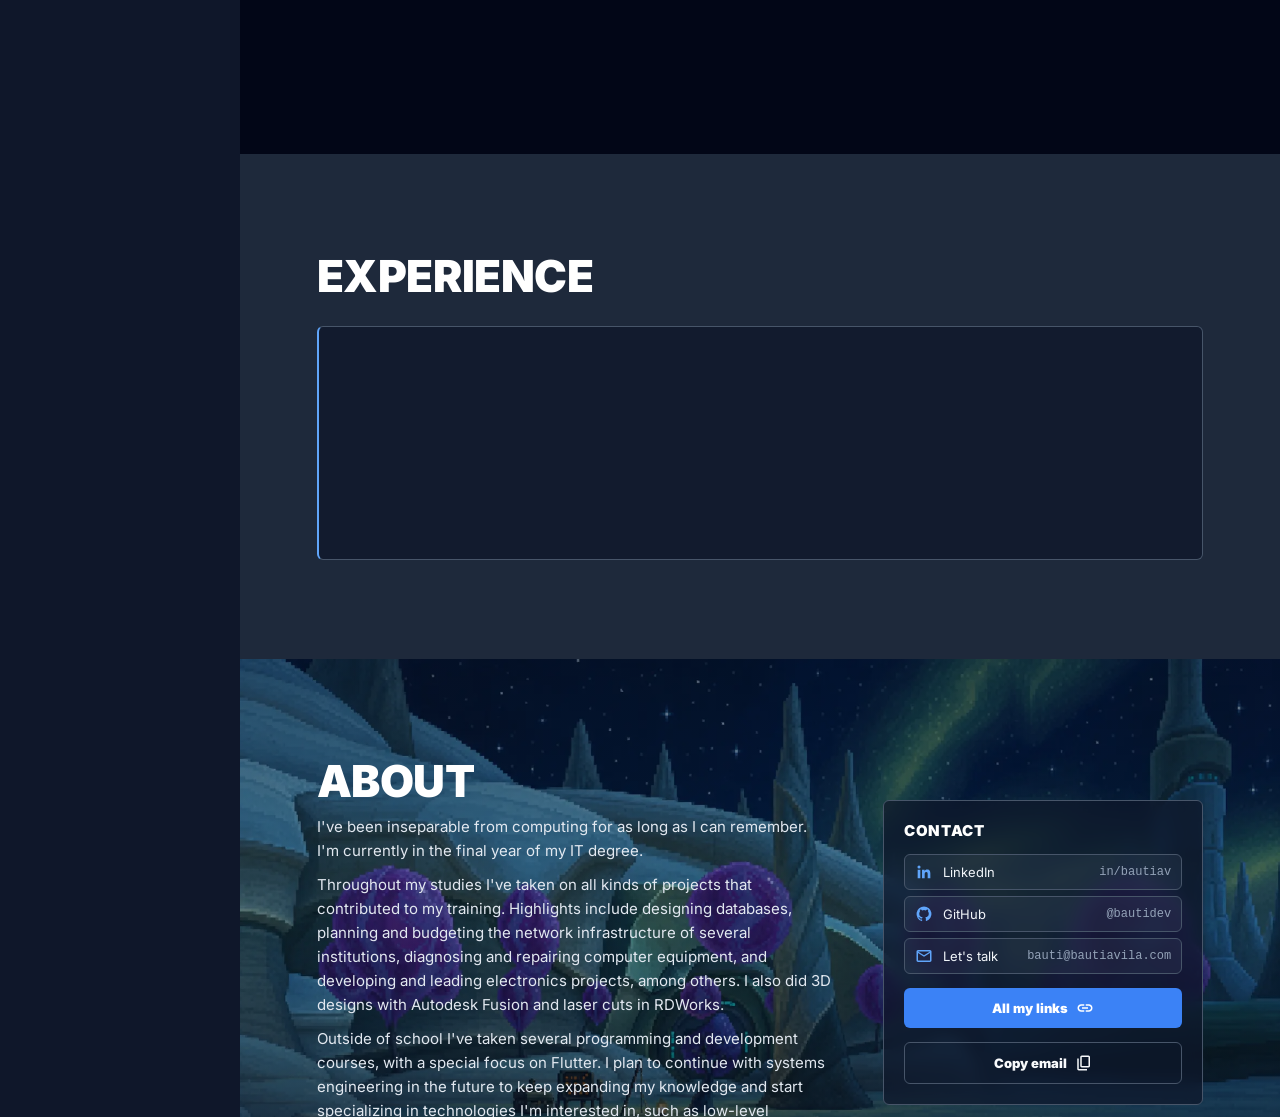
==== commit e3c37133: "English-only comments and CV docs in README" ====
--- a/index.html
+++ b/index.html
@@ -303,7 +303,7 @@
 
                     <article class="project-card">
                         <figure class="project-figure">
-                            <!-- Reemplazar por las capturas reales de la app. -->
+                            <!-- Replace with the real app screenshots. -->
                             <div class="project-thumb thumb-alt" data-gallery>
                                 <img class="project-img" src="assets/images/projects/transporte.webp" data-i18n-alt="projects.transport.img1" alt="Pantalla principal de los resolvedores de problemas de transporte" width="1200" height="675" loading="lazy" decoding="async" data-gallery-image onerror="this.style.display='none'">
 
@@ -355,7 +355,7 @@
 
                     <article class="project-card project-card--wide">
                         <div class="video-embed">
-                            <!-- Pegá el iframe de YouTube acá. -->
+                            <!-- Paste the YouTube iframe here. -->
                             <span class="thumb-fallback">
                                 <svg class="icon" aria-hidden="true"><use href="#i-link"></use></svg>
                                 <span data-i18n="projects.tutorial.video">Video de YouTube (embebido pendiente)</span>
@@ -501,7 +501,7 @@
             </div>
         </section>
 
-        <!-- <dialog> nativo: trae Esc, foco atrapado y backdrop sin JS extra. -->
+        <!-- Native <dialog>: Esc, focus trap and backdrop for free. -->
         <dialog id="lightbox" class="lightbox">
             <img class="lightbox-img" src="" alt="">
             <div class="lightbox-bar">
--- a/assets/css/styles.css
+++ b/assets/css/styles.css
@@ -25,8 +25,7 @@
   overscroll-behavior: none;
 }
 
-/* Documento de scroll normal: cada seccion crece con su contenido y el aire
-   entre bloques se maneja con padding. */
+/* Normal flow doc: sections grow with content, padding handles spacing. */
 section {
   position: relative;
   display: flex;
@@ -41,7 +40,7 @@
   min-height: 100svh;
 }
 
-/* Scrim: degradado en vez de un negro plano al 50%. */
+/* Scrim: gradient instead of flat 50% black. */
 section.media::after {
   content: '';
   position: absolute;
@@ -99,8 +98,7 @@
   flex-direction: column;
   transition: transform 200ms ease;
   overflow: hidden;
-  /* Capa propia de composicion: el sidebar no se repinta con el contenido
-     que scrollea debajo y el hover deja de titilar. */
+  /* Own compositing layer: sidebar stops repainting with scrolling content. */
   translate: 0 0;
 }
 
@@ -224,7 +222,7 @@
   gap: 8px;
 }
 
-/* Acceso directo al mail: en mobile la barra lateral queda detras del menu. */
+/* Direct mail link: on mobile the sidebar sits behind the menu. */
 .mobile-bar-icon {
   display: flex;
   align-items: center;
@@ -270,7 +268,7 @@
   color: inherit;
 }
 
-/* El icono (menu / cruz) se cambia con CSS, sin tocar el DOM desde JS. */
+/* The icon (menu/cross) swaps in CSS, no DOM writes from JS. */
 #sidebar-toggle .icon-close {
   display: none;
 }
@@ -306,7 +304,7 @@
 @media (max-width: 767px) {
   #sidebar {
     transform: translateX(-100%);
-    /* Cerrada queda fuera de pantalla y fuera del orden de tabulacion. */
+    /* Closed sidebar stays off-screen and out of tab order. */
     visibility: hidden;
     transition: transform 200ms ease, visibility 0s linear 200ms;
   }
@@ -346,8 +344,7 @@
   font-weight: 900;
 }
 
-/* Iconos: sprite SVG inline. El tamano sigue manejandose con font-size (1em)
-   para no tener que tocar cada regla que ya lo definia. */
+/* Inline SVG sprite icons, sized with font-size. */
 .icon {
   flex-shrink: 0;
   width: 1em;
@@ -507,9 +504,9 @@
   width: 100%;
 }
 
-/* Sin transicion en la base: el resaltado de seccion tiene que entrar
-   y salir al instante, si no deja estela al scrollear rapido. */
+/* Background switches instantly (no trail on fast scroll); only the bar animates, via transform. */
 #nav a {
+  position: relative;
   display: flex;
   align-items: center;
   gap: 12px;
@@ -521,6 +518,24 @@
   border-radius: var(--radius);
 }
 
+#nav a::before {
+  content: '';
+  position: absolute;
+  left: 0;
+  top: 10px;
+  bottom: 10px;
+  width: 2px;
+  border-radius: 2px;
+  background: var(--accent);
+  transform: scaleY(0);
+  transition: transform 150ms ease;
+}
+
+#nav a:hover::before,
+#nav a.active::before {
+  transform: scaleY(1);
+}
+
 #nav a .icon {
   font-size: 20px;
 }
@@ -528,19 +543,12 @@
 #nav a:hover {
   background: var(--accent-soft);
   color: var(--accent);
-  /* Solo el hover anima la entrada; la salida y el cambio de seccion son instantaneos. */
-  transition: background-color 150ms ease, color 150ms ease;
-}
-
-/* Sin grosor distinto en el activo: el cambio de font-weight mueve el layout
-   y parpadea al scrollear rápido entre secciones. */
+}
+
+/* Same weight on active: font-weight shifts break layout on fast scroll. */
 #nav a.active {
   background: var(--accent-soft);
   color: var(--accent);
-  /* inset: marca sin mover el layout. */
-  box-shadow: inset 2px 0 0 var(--accent);
-  /* El activo entra al instante: con transicion quedaba atrasado al scrollear rapido. */
-  transition: none;
 }
 
 .lang-toggle-btn {
@@ -569,8 +577,6 @@
   color: var(--accent);
 }
 
-/* --- Secciones con contenido --- */
-
 .section-shell {
   position: relative;
   z-index: 2;
@@ -598,9 +604,7 @@
   max-width: 720px;
 }
 
-/* Proyectos */
-
-/* Una sola columna: la descripcion es el contenido y necesita ancho de lectura. */
+/* Single column: the description needs reading width. */
 .projects-grid {
   display: grid;
   grid-template-columns: repeat(auto-fit, minmax(280px, 1fr));
@@ -609,7 +613,7 @@
   max-width: 1100px;
 }
 
-/* Las cards bajo el fold no se pintan hasta acercarse: menos trabajo inicial. */
+/* Below-the-fold cards skip painting until near: less upfront work. */
 .project-card,
 .experience-card,
 .timeline-item {
@@ -651,8 +655,6 @@
   line-height: 1.65;
   color: var(--slate-200);
 }
-
-/* Figura del proyecto: la imagen manda sobre el texto. */
 
 .project-figure {
   margin: 0;
@@ -711,8 +713,6 @@
   line-height: 1.5;
   color: var(--slate-400);
 }
-
-/* Galería de imágenes del proyecto */
 
 .gallery-nav {
   position: absolute;
@@ -815,7 +815,7 @@
   box-shadow: 0 0 0 1px var(--accent);
 }
 
-/* La imagen del proyecto se puede ampliar: es un boton de verdad. */
+/* The stage image is a real button (opens the zoom). */
 .gallery-stage-button {
   position: absolute;
   inset: 0;
@@ -834,7 +834,6 @@
   color: var(--accent);
 }
 
-/* La descripcion larga arranca cortada a 4 lineas con puntos suspensivos. */
 .card-desc {
   display: -webkit-box;
   -webkit-box-orient: vertical;
@@ -847,7 +846,7 @@
   -webkit-line-clamp: none;
 }
 
-/* 'Leer mas' la abre entera, y el JS lo esconde si la descripcion no se corta. */
+/* JS hides it when the description fits. */
 .card-more {
   display: inline-flex;
   align-items: center;
@@ -908,8 +907,6 @@
 .card-link:hover {
   gap: 10px;
 }
-
-/* Card a fila completa: video a la izquierda, texto a la derecha. */
 .project-card--wide {
   grid-column: 1 / -1;
   display: grid;
@@ -936,7 +933,7 @@
   border: 0;
 }
 
-/* Lightbox de las galerias: <dialog> nativo, con Esc y foco gratis. */
+/* Native <dialog>: Esc, focus trap and backdrop for free. */
 .lightbox {
   width: min(1100px, 92vw);
   max-width: none;
@@ -978,8 +975,6 @@
 .lightbox-bar .button-icon .icon {
   font-size: 20px;
 }
-
-/* Estudios */
 
 .timeline {
   list-style: none;
@@ -1057,8 +1052,6 @@
   line-height: 1.6;
   color: var(--slate-200);
 }
-
-/* Experiencia */
 
 .experience-grid {
   display: grid;
@@ -1160,8 +1153,6 @@
   border-radius: 50%;
   background: var(--accent);
 }
-
-/* Acerca de */
 
 .about-layout {
   flex-direction: row;
@@ -1313,7 +1304,7 @@
 
 @media (max-width: 767px) {
   html {
-    /* Deja aire bajo la barra fija al saltar a una seccion. */
+    /* Offset in-page anchors below the fixed bar. */
     scroll-padding-top: 76px;
   }
 
@@ -1355,7 +1346,7 @@
     border-bottom: 1px solid var(--border);
   }
 
-  /* Sin blur en mobile: es lo mas caro de pintar al scrollear. */
+  /* No blur on mobile: the priciest paint while scrolling. */
   .skill-group,
   .project-card,
   .timeline-body,
@@ -1419,19 +1410,15 @@
   }
 }
 
-/* Datos tecnicos (periodos, contadores, handles) en monoespaciada: tono de
-   ficha tecnica sin tocar la paleta ni la estructura. */
+/* Periods, counters and handles read as spec-sheet mono. */
 .card-period,
 .timeline-period,
 .experience-period,
 .gallery-counter,
 .mobile-bar-current,
-.contact-value,
-.footer-subtitle {
+.contact-value {
   font-family: var(--font-mono);
 }
-
-/* Boton cuadrado de solo icono (copiar email). */
 .button-icon {
   display: inline-flex;
   align-items: center;
@@ -1462,7 +1449,7 @@
   flex: 1;
 }
 
-/* El check reemplaza al icono de copiar cuando ya se copio el email. */
+/* The check replaces the copy icon once copied. */
 [data-copy-email] .icon-check,
 [data-copy-email].is-copied .icon-copy {
   display: none;
@@ -1476,8 +1463,6 @@
   border-color: var(--accent);
   color: var(--accent);
 }
-
-/* Foco visible en todo lo interactivo. */
 :focus-visible {
   outline: 2px solid var(--accent);
   outline-offset: 2px;
@@ -1496,7 +1481,7 @@
   }
 }
 
-/* Sin hover el :hover se queda pegado despues del tap y la card queda levantada. */
+/* No lift on touch: :hover sticks after tap. */
 @media (hover: none) {
   .skill-group:hover,
   .project-card:hover,
@@ -1505,8 +1490,7 @@
   }
 }
 
-/* Con la transparencia reducida el vidrio se apaga. Las superficies que llevan
-   texto encima pasan a fondo solido: el mismo color, pero opaco. */
+/* Without transparency the glass goes solid. */
 @media (prefers-reduced-transparency: reduce) {
   *,
   *::before,
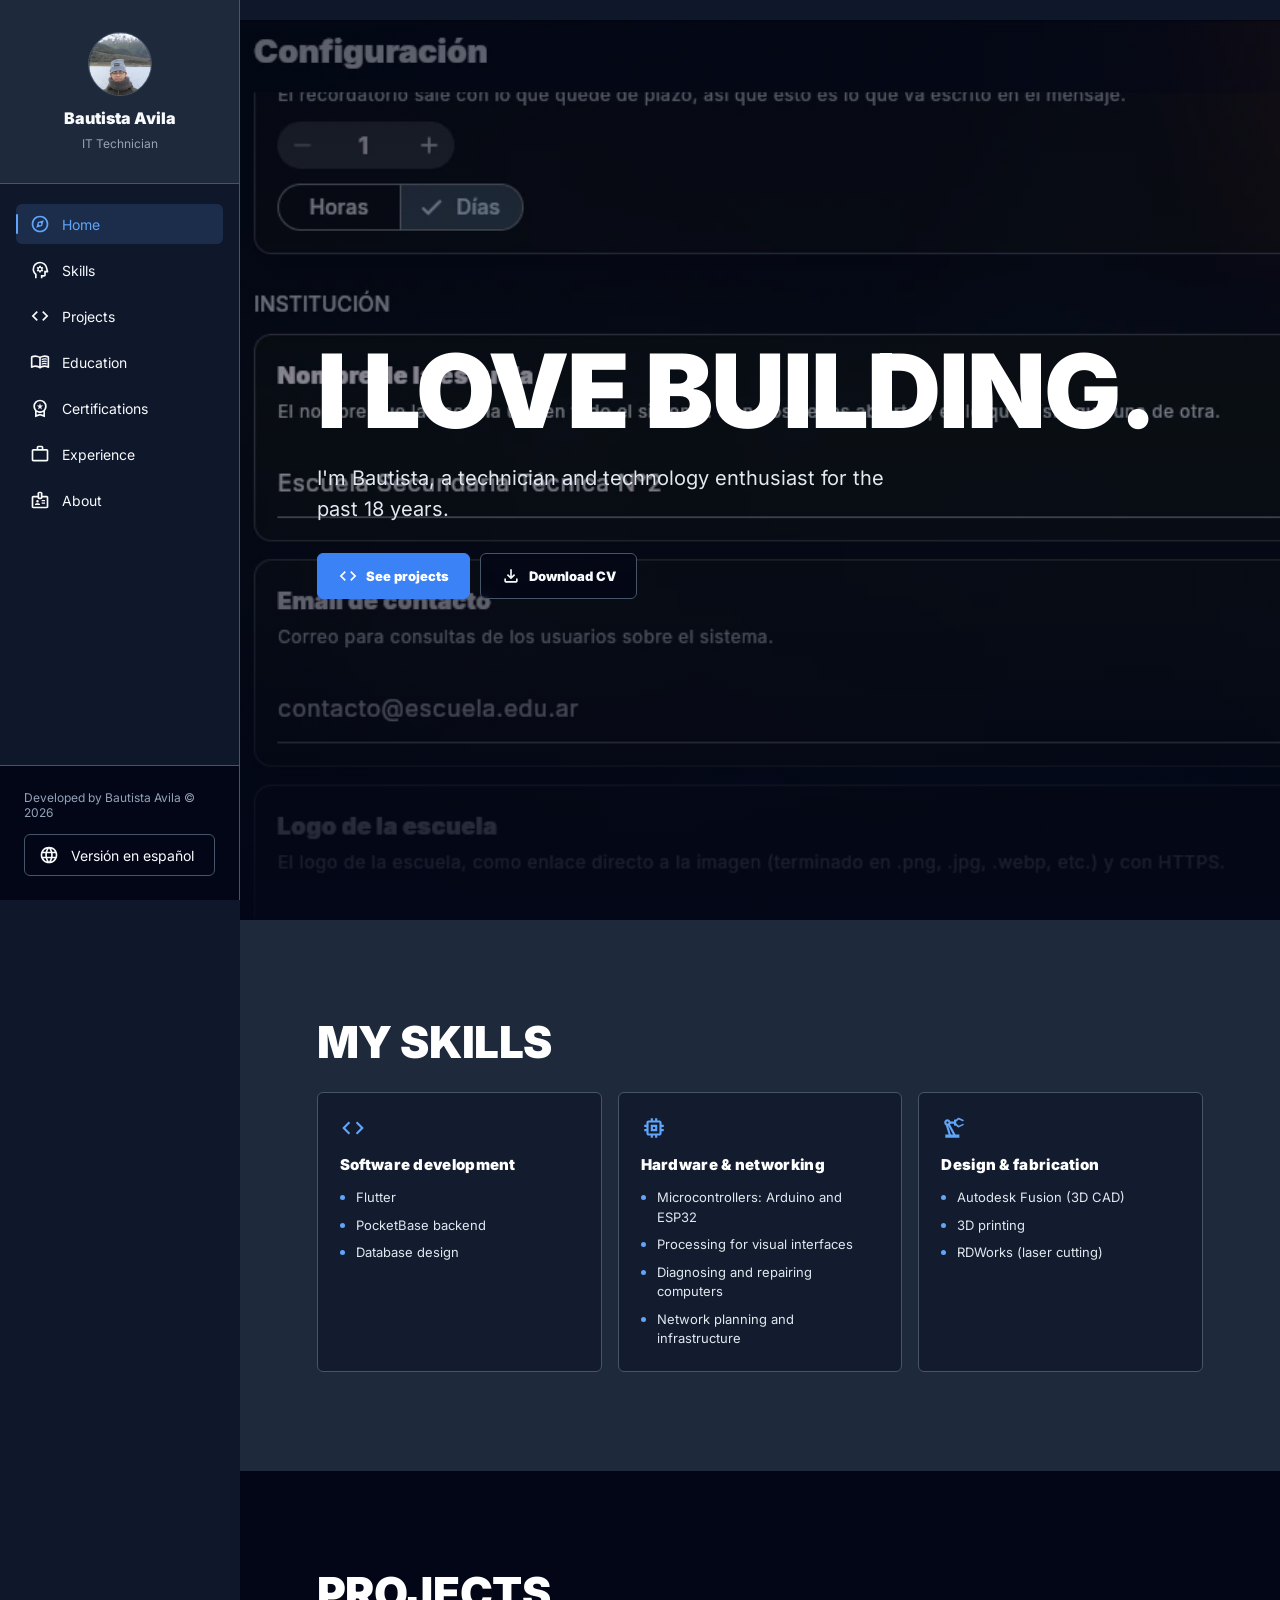
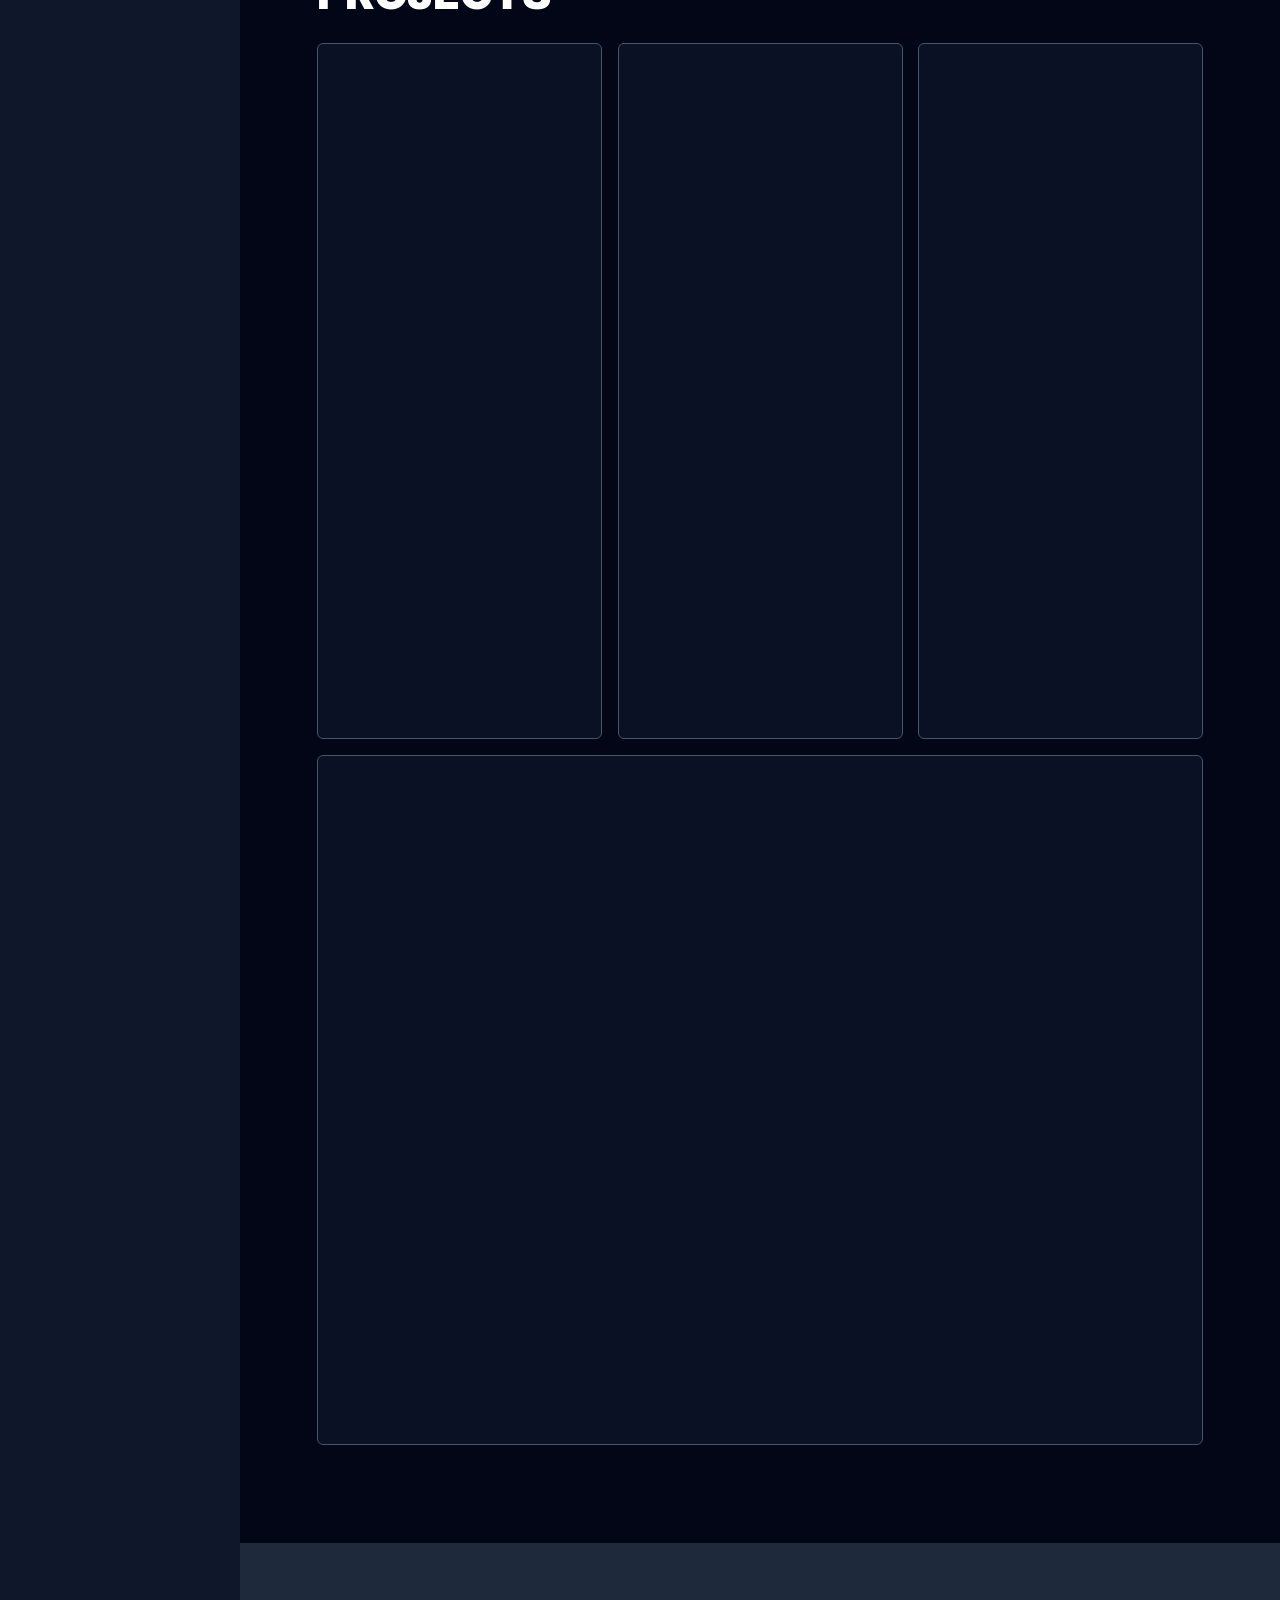
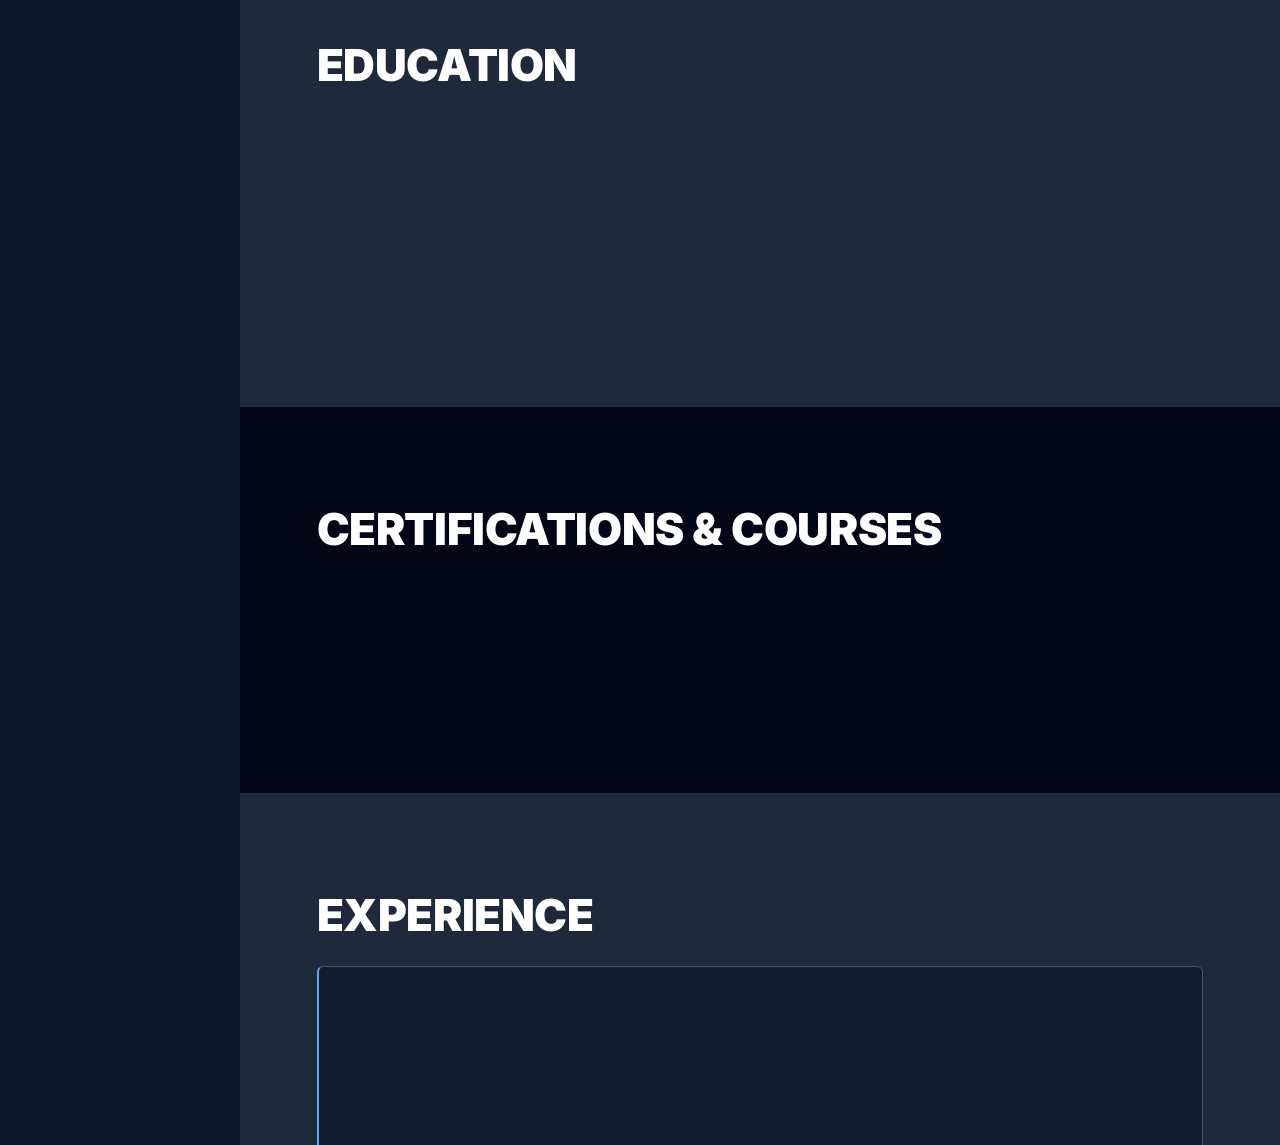
==== commit e340f814: "Refresh portfolio content with real project screenshots, new education item and synced translations" ====
--- a/index.html
+++ b/index.html
@@ -137,7 +137,7 @@
         </aside>
 
         <section id="hero" class="media">
-            <img src="assets/images/backgrounds/hero.webp" alt="" class="hero-img" width="1413" height="724" fetchpriority="high">
+            <img src="assets/images/backgrounds/hero.webp" alt="" class="hero-img" width="1231" height="611" fetchpriority="high">
             <div class="hero-content">
                 <h1 data-i18n="hero.title">ME GUSTA CREAR.</h1>
                 <p data-i18n="hero.lead">Soy Bautista, técnico y apasionado de la tecnología desde hace 18 años.</p>
@@ -202,7 +202,7 @@
                     <article class="project-card">
                         <figure class="project-figure">
                             <div class="project-thumb" data-gallery>
-                                <img class="project-img" src="assets/images/projects/inventario.webp" data-i18n-alt="projects.inventory.img1" alt="Sección «Inventario» del programa de administración del pañol" width="1200" height="675" loading="lazy" decoding="async" data-gallery-image onerror="this.style.display='none'">
+                                <img class="project-img" src="assets/images/projects/inventario.webp" data-i18n-alt="projects.inventory.img1" alt="Panel principal del programa de administración del pañol" width="1102" height="620" loading="lazy" decoding="async" data-gallery-image onerror="this.style.display='none'">
 
                                 <button class="gallery-stage-button" type="button" data-gallery-open data-i18n-aria-label="gallery.zoom" aria-label="Ampliar imagen"></button>
 
@@ -222,15 +222,15 @@
 
                                 <div class="gallery-thumbs">
                                     <button class="gallery-thumb" type="button" data-gallery-thumb>
-                                        <img src="assets/images/projects/inventario.webp" data-i18n-alt="projects.inventory.img1" alt="Sección «Inventario» del programa de administración del pañol" width="120" height="68" loading="lazy" decoding="async" onerror="this.style.display='none'">
-                                        <svg class="icon" aria-hidden="true"><use href="#i-image"></use></svg>
-                                    </button>
-                                    <button class="gallery-thumb" type="button" data-gallery-thumb>
-                                        <img src="assets/images/projects/inventario-2.webp" data-i18n-alt="projects.inventory.img2" alt="Préstamos registrados con su fecha de vencimiento" width="120" height="68" loading="lazy" decoding="async" onerror="this.style.display='none'">
-                                        <svg class="icon" aria-hidden="true"><use href="#i-image"></use></svg>
-                                    </button>
-                                    <button class="gallery-thumb" type="button" data-gallery-thumb>
-                                        <img src="assets/images/projects/inventario-3.webp" data-i18n-alt="projects.inventory.img3" alt="Formulario para registrar un ítem nuevo" width="120" height="68" loading="lazy" decoding="async" onerror="this.style.display='none'">
+                                        <img src="assets/images/projects/inventario.webp" data-i18n-alt="projects.inventory.img1" alt="Panel principal del programa de administración del pañol" width="120" height="68" loading="lazy" decoding="async" onerror="this.style.display='none'">
+                                        <svg class="icon" aria-hidden="true"><use href="#i-image"></use></svg>
+                                    </button>
+                                    <button class="gallery-thumb" type="button" data-gallery-thumb>
+                                        <img src="assets/images/projects/inventario-2.webp" data-i18n-alt="projects.inventory.img2" alt="Planilla de etiquetas a tamaño real" width="120" height="68" loading="lazy" decoding="async" onerror="this.style.display='none'">
+                                        <svg class="icon" aria-hidden="true"><use href="#i-image"></use></svg>
+                                    </button>
+                                    <button class="gallery-thumb" type="button" data-gallery-thumb>
+                                        <img src="assets/images/projects/inventario-3.webp" data-i18n-alt="projects.inventory.img3" alt="Kiosco del sistema" width="120" height="68" loading="lazy" decoding="async" onerror="this.style.display='none'">
                                         <svg class="icon" aria-hidden="true"><use href="#i-image"></use></svg>
                                     </button>
                                 </div>
@@ -253,7 +253,7 @@
                     <article class="project-card">
                         <figure class="project-figure">
                             <div class="project-thumb thumb-alt" data-gallery>
-                                <img class="project-img" src="assets/images/projects/radar.webp" data-i18n-alt="projects.radar.img1" alt="Radar ultrasónico con Arduino en su versión final" width="1200" height="675" loading="lazy" decoding="async" data-gallery-image onerror="this.style.display='none'">
+                                <img class="project-img" src="assets/images/projects/radar.webp" data-i18n-alt="projects.radar.img1" alt="Radar ultrasónico con Arduino en su versión final" width="1280" height="720" loading="lazy" decoding="async" data-gallery-image onerror="this.style.display='none'">
 
                                 <button class="gallery-stage-button" type="button" data-gallery-open data-i18n-aria-label="gallery.zoom" aria-label="Ampliar imagen"></button>
 
@@ -269,7 +269,7 @@
                                     <svg class="icon" aria-hidden="true"><use href="#i-chevron_right"></use></svg>
                                 </button>
 
-                                <span class="gallery-counter" data-gallery-counter aria-live="polite">1 / 3</span>
+                                <span class="gallery-counter" data-gallery-counter aria-live="polite">1 / 2</span>
 
                                 <div class="gallery-thumbs">
                                     <button class="gallery-thumb" type="button" data-gallery-thumb>
@@ -277,11 +277,7 @@
                                         <svg class="icon" aria-hidden="true"><use href="#i-image"></use></svg>
                                     </button>
                                     <button class="gallery-thumb" type="button" data-gallery-thumb>
-                                        <img src="assets/images/projects/radar-2.webp" data-i18n-alt="projects.radar.img2" alt="Interfaz en Processing mostrando la distancia medida" width="120" height="68" loading="lazy" decoding="async" onerror="this.style.display='none'">
-                                        <svg class="icon" aria-hidden="true"><use href="#i-image"></use></svg>
-                                    </button>
-                                    <button class="gallery-thumb" type="button" data-gallery-thumb>
-                                        <img src="assets/images/projects/radar-3.webp" data-i18n-alt="projects.radar.img3" alt="Cuerpo del radar impreso en 3D" width="120" height="68" loading="lazy" decoding="async" onerror="this.style.display='none'">
+                                        <img src="assets/images/projects/radar-2.webp" data-i18n-alt="projects.radar.img2" alt="Etapa de prototipado en protoboard" width="120" height="68" loading="lazy" decoding="async" onerror="this.style.display='none'">
                                         <svg class="icon" aria-hidden="true"><use href="#i-image"></use></svg>
                                     </button>
                                 </div>
@@ -292,7 +288,7 @@
                         <div class="card-body">
                             <span class="card-period" data-i18n="projects.radar.period">jun. 2025 — oct. 2025</span>
                             <h3 data-i18n="projects.radar.title">Radar ultrasónico con interfaz visual mediante Arduino y Processing</h3>
-                            <p class="card-desc" data-i18n="projects.radar.description">Con un servo y un sensor ultrasónico, el dispositivo detectaba la distancia y la posición de un objeto, y avisaba con una alarma sonora y una luz de indicación. Processing mostraba una representación visual y exacta de la distancia. El rango máximo de detección era de 40 cm (limitado artificialmente), el servo giraba hasta 180° y el cuerpo del radar fue impreso en 3D.</p>
+                            <p class="card-desc" data-i18n="projects.radar.description">Lideré durante el transcurso del año pasado el desarrollo de un dispositivo que, mediante un Arduino, un servo y un sensor ultrasónico, detectaba la distancia y posición de un objeto, el cual a su vez emitía una alarma sonora y luz de indicación de distancia. Mediante el uso del software Processing, se mostraba una representación visual y exacta de la distancia del objeto. El máximo de distancia de detección era de 40 cm (artificialmente limitado) y admitía un giro del servo de hasta 180°. El cuerpo del radar fue impreso en 3D.</p>
                             <button class="card-more" type="button" data-more aria-expanded="false">
                                 <span class="read-more" data-i18n="projects.readMore">Leer más</span>
                                 <span class="read-less" data-i18n="projects.readLess">Leer menos</span>
@@ -303,9 +299,8 @@
 
                     <article class="project-card">
                         <figure class="project-figure">
-                            <!-- Replace with the real app screenshots. -->
                             <div class="project-thumb thumb-alt" data-gallery>
-                                <img class="project-img" src="assets/images/projects/transporte.webp" data-i18n-alt="projects.transport.img1" alt="Pantalla principal de los resolvedores de problemas de transporte" width="1200" height="675" loading="lazy" decoding="async" data-gallery-image onerror="this.style.display='none'">
+                                <img class="project-img" src="assets/images/projects/transporte-1.webp" data-i18n-alt="projects.transport.img1" alt="Pantalla principal de los resolvedores de problemas de transporte" width="1096" height="617" loading="lazy" decoding="async" data-gallery-image onerror="this.style.display='none'">
 
                                 <button class="gallery-stage-button" type="button" data-gallery-open data-i18n-aria-label="gallery.zoom" aria-label="Ampliar imagen"></button>
 
@@ -325,7 +320,7 @@
 
                                 <div class="gallery-thumbs">
                                     <button class="gallery-thumb" type="button" data-gallery-thumb>
-                                        <img src="assets/images/projects/transporte.webp" data-i18n-alt="projects.transport.img1" alt="Pantalla principal de los resolvedores de problemas de transporte" width="120" height="68" loading="lazy" decoding="async" onerror="this.style.display='none'">
+                                        <img src="assets/images/projects/transporte-1.webp" data-i18n-alt="projects.transport.img1" alt="Pantalla principal de los resolvedores de problemas de transporte" width="120" height="68" loading="lazy" decoding="async" onerror="this.style.display='none'">
                                         <svg class="icon" aria-hidden="true"><use href="#i-image"></use></svg>
                                     </button>
                                     <button class="gallery-thumb" type="button" data-gallery-thumb>
@@ -340,7 +335,7 @@
                         <div class="card-body">
                             <span class="card-period" data-i18n="projects.transport.period">ago. 2026</span>
                             <h3 data-i18n="projects.transport.title">Resolvedores de problemas de transporte</h3>
-                            <p class="card-desc" data-i18n="projects.transport.description">Es una aplicación web que calcula la solución inicial de problemas de transporte con dos métodos clásicos de investigación operativa: costo mínimo y esquina noroeste. Permite definir orígenes, destinos, ofertas, demandas y costos unitarios, balancea automáticamente los problemas desbalanceados con un nodo ficticio y exporta la matriz resultante a CSV. Lo hicimos como trabajo grupal para la materia «Modelos y Sistemas».</p>
+                            <p class="card-desc" data-i18n="projects.transport.description">Es una aplicación web que calcula la solución inicial de problemas de transporte con dos métodos clásicos de investigación operativa: costo mínimo y esquina noroeste. Permite definir orígenes, destinos, ofertas, demandas y costos unitarios, balancea automáticamente los problemas desbalanceados con un nodo ficticio y exporta la matriz resultante a CSV.</p>
                             <button class="card-more" type="button" data-more aria-expanded="false">
                                 <span class="read-more" data-i18n="projects.readMore">Leer más</span>
                                 <span class="read-less" data-i18n="projects.readLess">Leer menos</span>
@@ -365,12 +360,7 @@
                         <div class="card-body">
                             <span class="card-period" data-i18n="projects.tutorial.period">oct. 2026</span>
                             <h3 data-i18n="projects.tutorial.title">Tutorial de administración y gestión de sistemas</h3>
-                            <p class="card-desc" data-i18n="projects.tutorial.description">Lorem ipsum dolor sit amet, consectetur adipiscing elit. Sed do eiusmod tempor incididunt ut labore et dolore magna aliqua.</p>
-                            <button class="card-more" type="button" data-more aria-expanded="false">
-                                <span class="read-more" data-i18n="projects.readMore">Leer más</span>
-                                <span class="read-less" data-i18n="projects.readLess">Leer menos</span>
-                                <svg class="icon" aria-hidden="true"><use href="#i-expand_more"></use></svg>
-                            </button>
+                            <p class="card-desc is-open" data-i18n="projects.tutorial.description">Como parte del trabajo de una materia, elaboré un tutorial sumamente completo de cómo instalar Windows, configurarlo y activarlo, y expliqué el uso de herramientas generales de administración de sistemas como Rufus y Hiren.</p>
                         </div>
                     </article>
                 </div>
@@ -390,9 +380,18 @@
                         </span>
                         <div class="timeline-body">
                             <span class="timeline-period" data-i18n="education.period">2022 — Actualidad</span>
-                            <h3 data-i18n="education.degree">Tecnicatura en Informática personal y profesional</h3>
+                            <h3 data-i18n="education.degree">Tecnicatura en Informática Personal y Profesional</h3>
                             <span class="timeline-meta">Escuela de Educación Secundaria Técnica N°2 de Lanús «Dr. Valentín Alsina»</span>
-                            <p data-i18n="education.description">Estoy transitando el último año.</p>
+                        </div>
+                    </li>
+                    <li class="timeline-item">
+                        <span class="timeline-dot">
+                            <svg class="icon" aria-hidden="true"><use href="#i-school"></use></svg>
+                        </span>
+                        <div class="timeline-body">
+                            <span class="timeline-period" data-i18n="education.item2.period">2026</span>
+                            <h3 data-i18n="education.item2.degree">Nivel de inglés Proficiency (C1)</h3>
+                            <span class="timeline-meta" data-i18n="education.item2.school">Anglia Examinations</span>
                         </div>
                     </li>
                 </ol>
@@ -413,7 +412,7 @@
                         <div class="timeline-body">
                             <span class="timeline-period" data-i18n="certifications.period">En curso</span>
                             <h3 data-i18n="certifications.course">Curso avanzado de Flutter</h3>
-                            <p data-i18n="certifications.body">Tomé un curso avanzado de Flutter y estoy cerca de terminarlo. Aprendí mucho sobre el lenguaje y lo apliqué en la práctica.</p>
+                            <p data-i18n="certifications.body">Tomé un curso avanzado de Flutter realizado por Fernando Herrera y estoy cerca de terminarlo. Aprendí mucho sobre el lenguaje y lo apliqué en la práctica.</p>
                         </div>
                     </li>
                 </ol>
@@ -456,9 +455,9 @@
             <div class="section-shell about-layout">
                 <div class="about-text">
                     <h2 data-i18n="about.title">ACERCA DE</h2>
-                    <p data-i18n="about.p1">Soy una persona inseparable de la informática desde que tengo uso de razón. Me encuentro transitando el último año de la Tecnicatura en Informática.</p>
-                    <p data-i18n="about.p2">Durante mi carrera, he realizado toda clase de proyectos que aportaron a mi formación. Se destacan diseñar bases de datos, planificar y presupuestar la infraestructura de red de diversas instituciones, diagnosticar y reparar equipos informáticos, desarrollar y liderar proyectos de electrónica, entre otros. También realicé diseños en 3D mediante Autodesk Fusion y cortes láser en RDWorks.</p>
-                    <p data-i18n="about.p3">Fuera del ámbito escolar, he participado en diversos cursos de programación y desarrollo, con un especial enfoque en Flutter. Planeo continuar en el futuro la ingeniería en sistemas para seguir expandiendo mis conocimientos y comenzar a especializarme en tecnologías de mi interés, como la programación de bajo nivel y la inteligencia artificial.</p>
+                    <p data-i18n="about.p1">Me encuentro transitando el último año de la Tecnicatura en Informática. Durante mi carrera, he realizado toda clase de proyectos que aportaron a mi formación.</p>
+                    <p data-i18n="about.p2">Se destacan diseñar bases de datos, planificar y presupuestar la infraestructura de red de diversas instituciones, diagnosticar y reparar equipos informáticos, desarrollar y liderar proyectos de electrónica, entre otros. También realicé diseños en 3D mediante Autodesk Fusion y cortes láser en RDWorks. Fuera del ámbito escolar, he participado en diversos cursos de programación y desarrollo, con un especial enfoque en Flutter.</p>
+                    <p data-i18n="about.p3">Planeo continuar en el futuro la ingeniería en sistemas para seguir expandiendo mis conocimientos y comenzar a especializarme en tecnologías de mi interés, como la programación de bajo nivel y la inteligencia artificial.</p>
                 </div>
 
                 <aside class="about-card">
--- a/assets/css/styles.css
+++ b/assets/css/styles.css
@@ -116,6 +116,9 @@
 .sidebar-body {
   background: var(--sidebar-block-2);
   padding: 20px 16px;
+  flex: 1;
+  min-height: 0;
+  overflow-y: auto;
 }
 
 .sidebar-role {
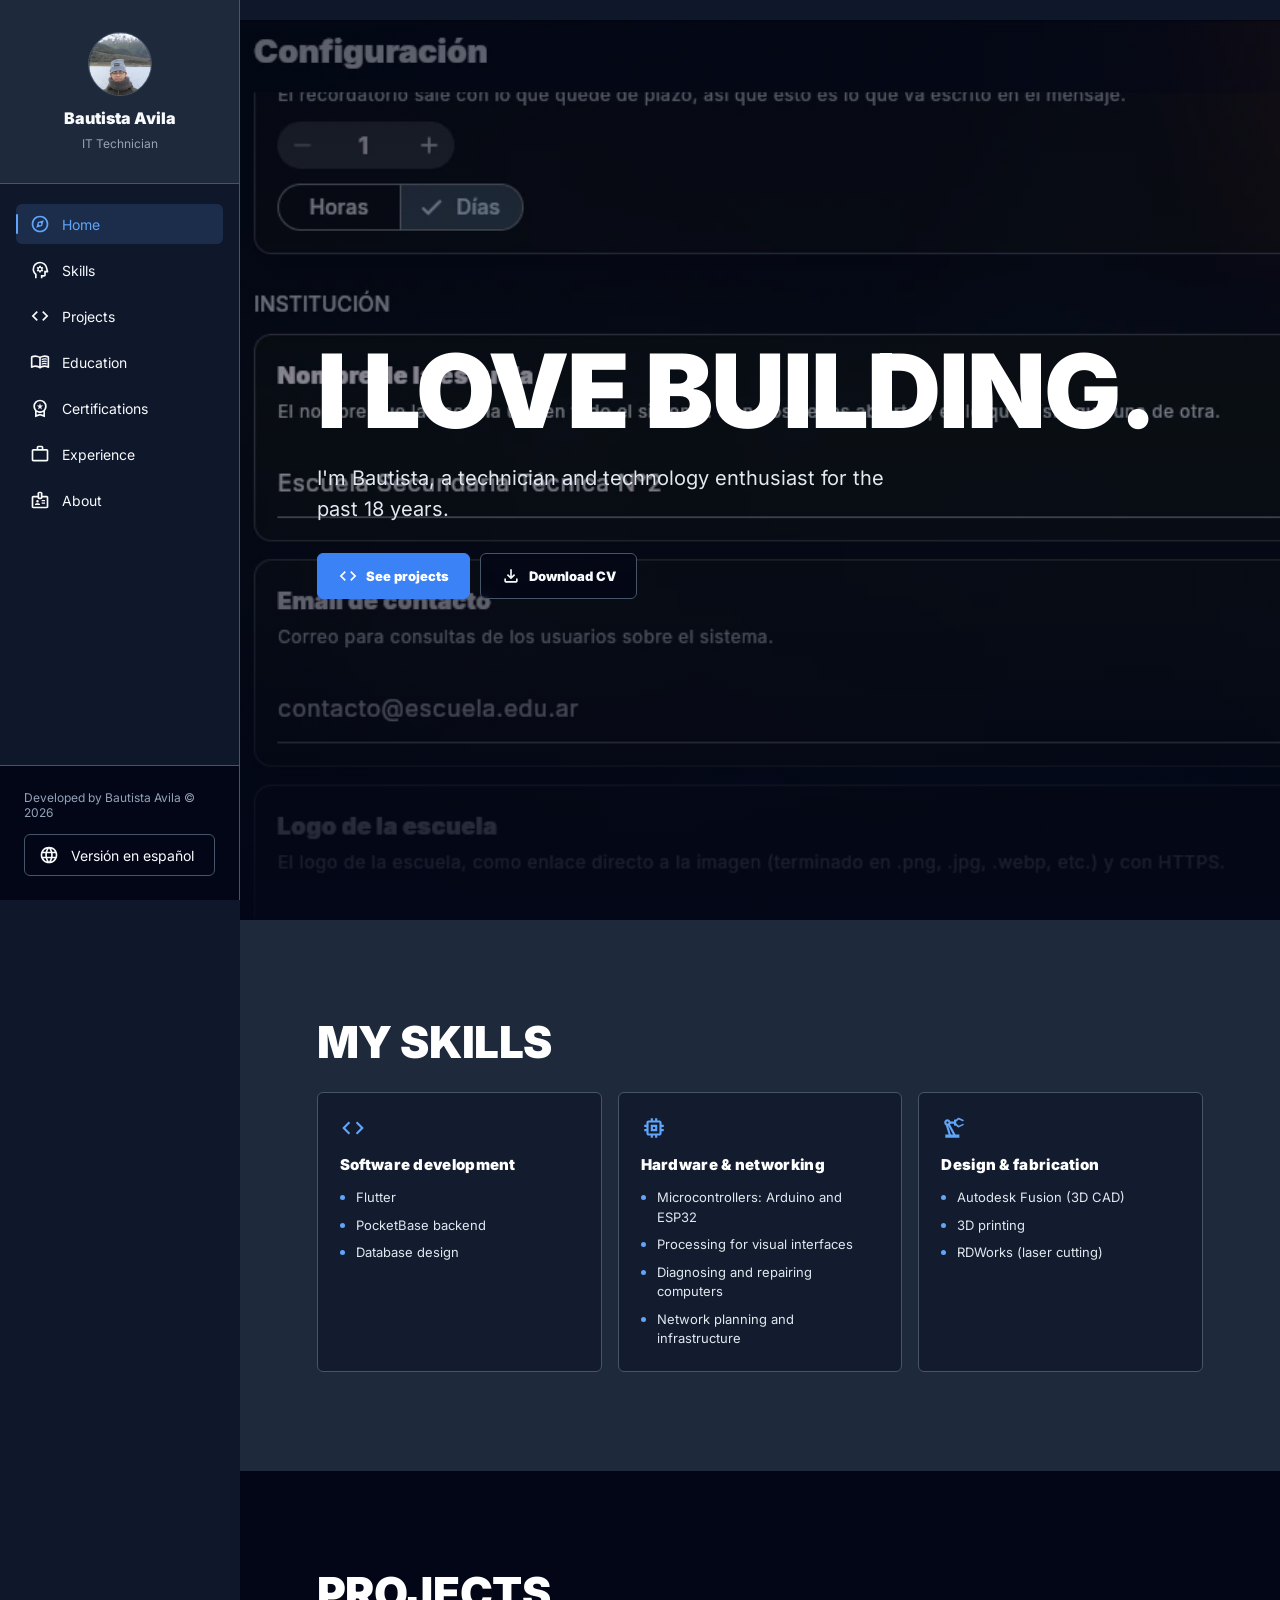
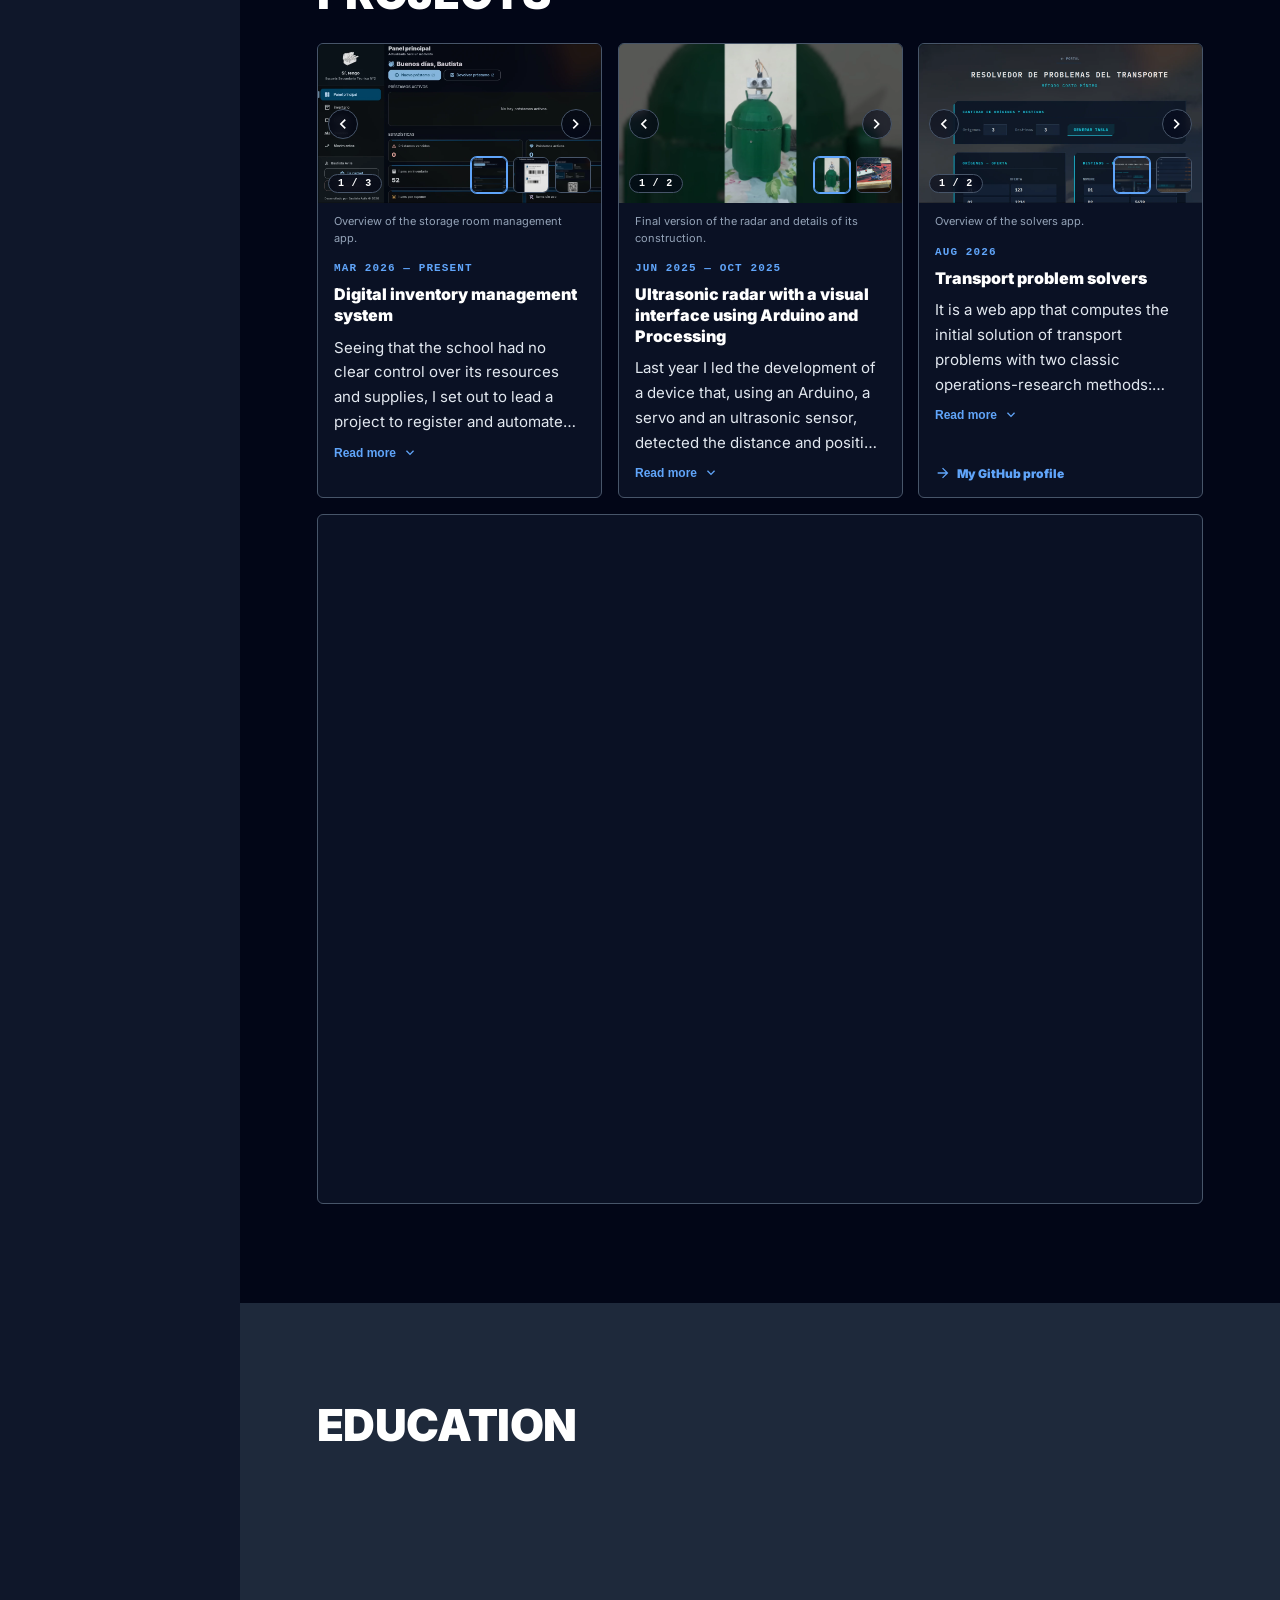
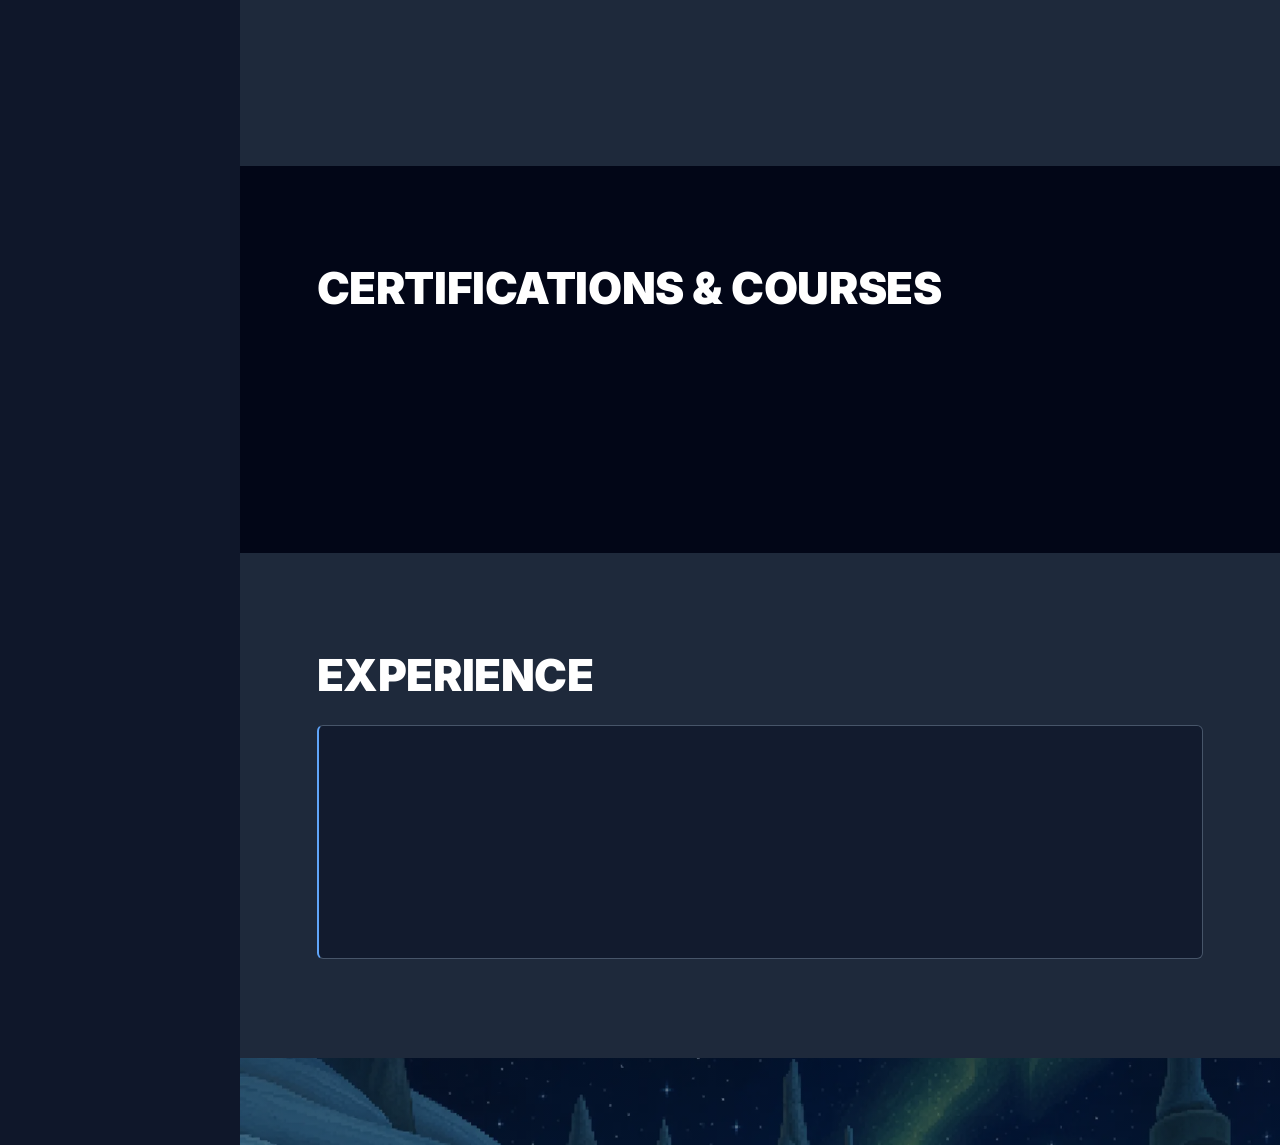
==== commit fdd16d8d: "Embed tutorial video in projects section" ====
--- a/index.html
+++ b/index.html
@@ -350,11 +350,7 @@
 
                     <article class="project-card project-card--wide">
                         <div class="video-embed">
-                            <!-- Paste the YouTube iframe here. -->
-                            <span class="thumb-fallback">
-                                <svg class="icon" aria-hidden="true"><use href="#i-link"></use></svg>
-                                <span data-i18n="projects.tutorial.video">Video de YouTube (embebido pendiente)</span>
-                            </span>
+                            <iframe src="https://www.youtube-nocookie.com/embed/Uw6hYS-25s0" title="Tutorial de administración y gestión de sistemas" loading="lazy" allow="accelerometer; autoplay; clipboard-write; encrypted-media; gyroscope; picture-in-picture; web-share" allowfullscreen></iframe>
                         </div>
 
                         <div class="card-body">
--- a/assets/css/styles.css
+++ b/assets/css/styles.css
@@ -119,6 +119,25 @@
   flex: 1;
   min-height: 0;
   overflow-y: auto;
+  scrollbar-width: thin;
+  scrollbar-color: var(--border) transparent;
+}
+
+.sidebar-body::-webkit-scrollbar {
+  width: 8px;
+}
+
+.sidebar-body::-webkit-scrollbar-track {
+  background: transparent;
+}
+
+.sidebar-body::-webkit-scrollbar-thumb {
+  background: var(--border);
+  border-radius: 8px;
+}
+
+.sidebar-body::-webkit-scrollbar-thumb:hover {
+  background: var(--accent);
 }
 
 .sidebar-role {
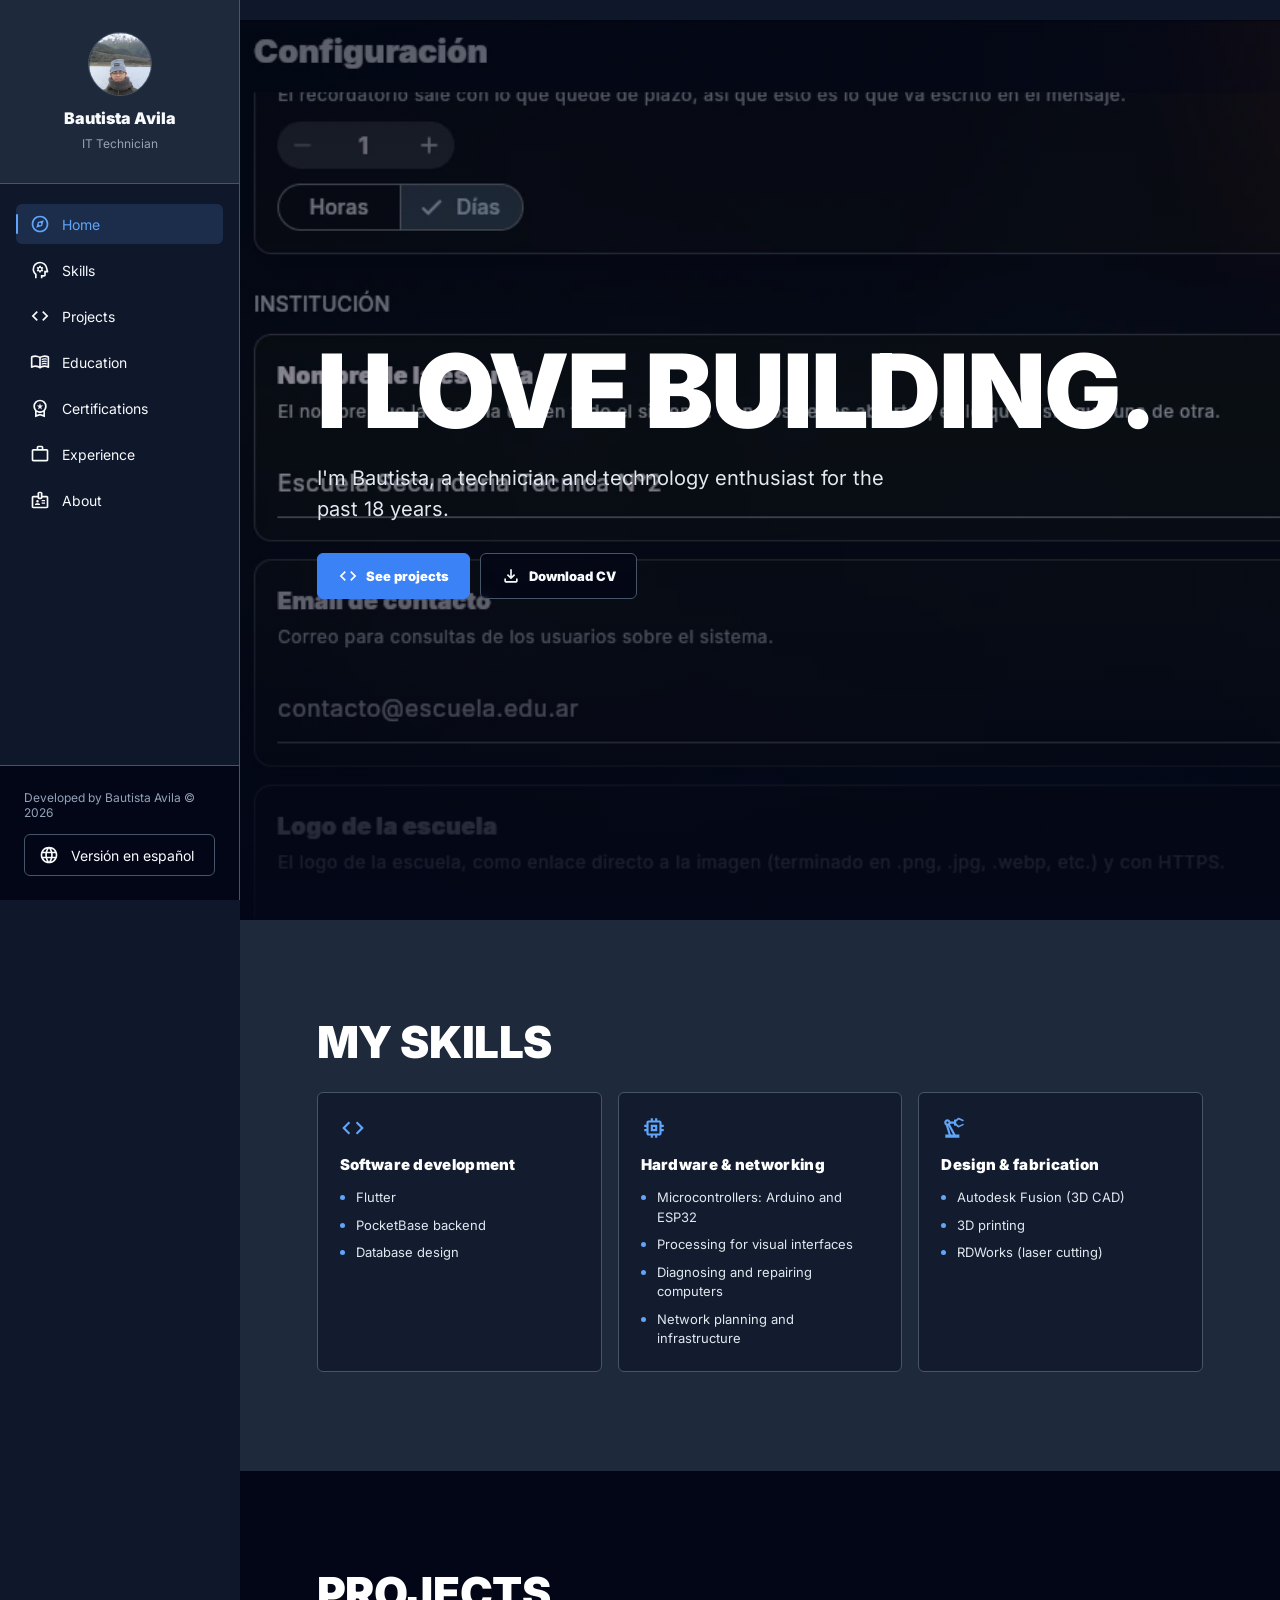
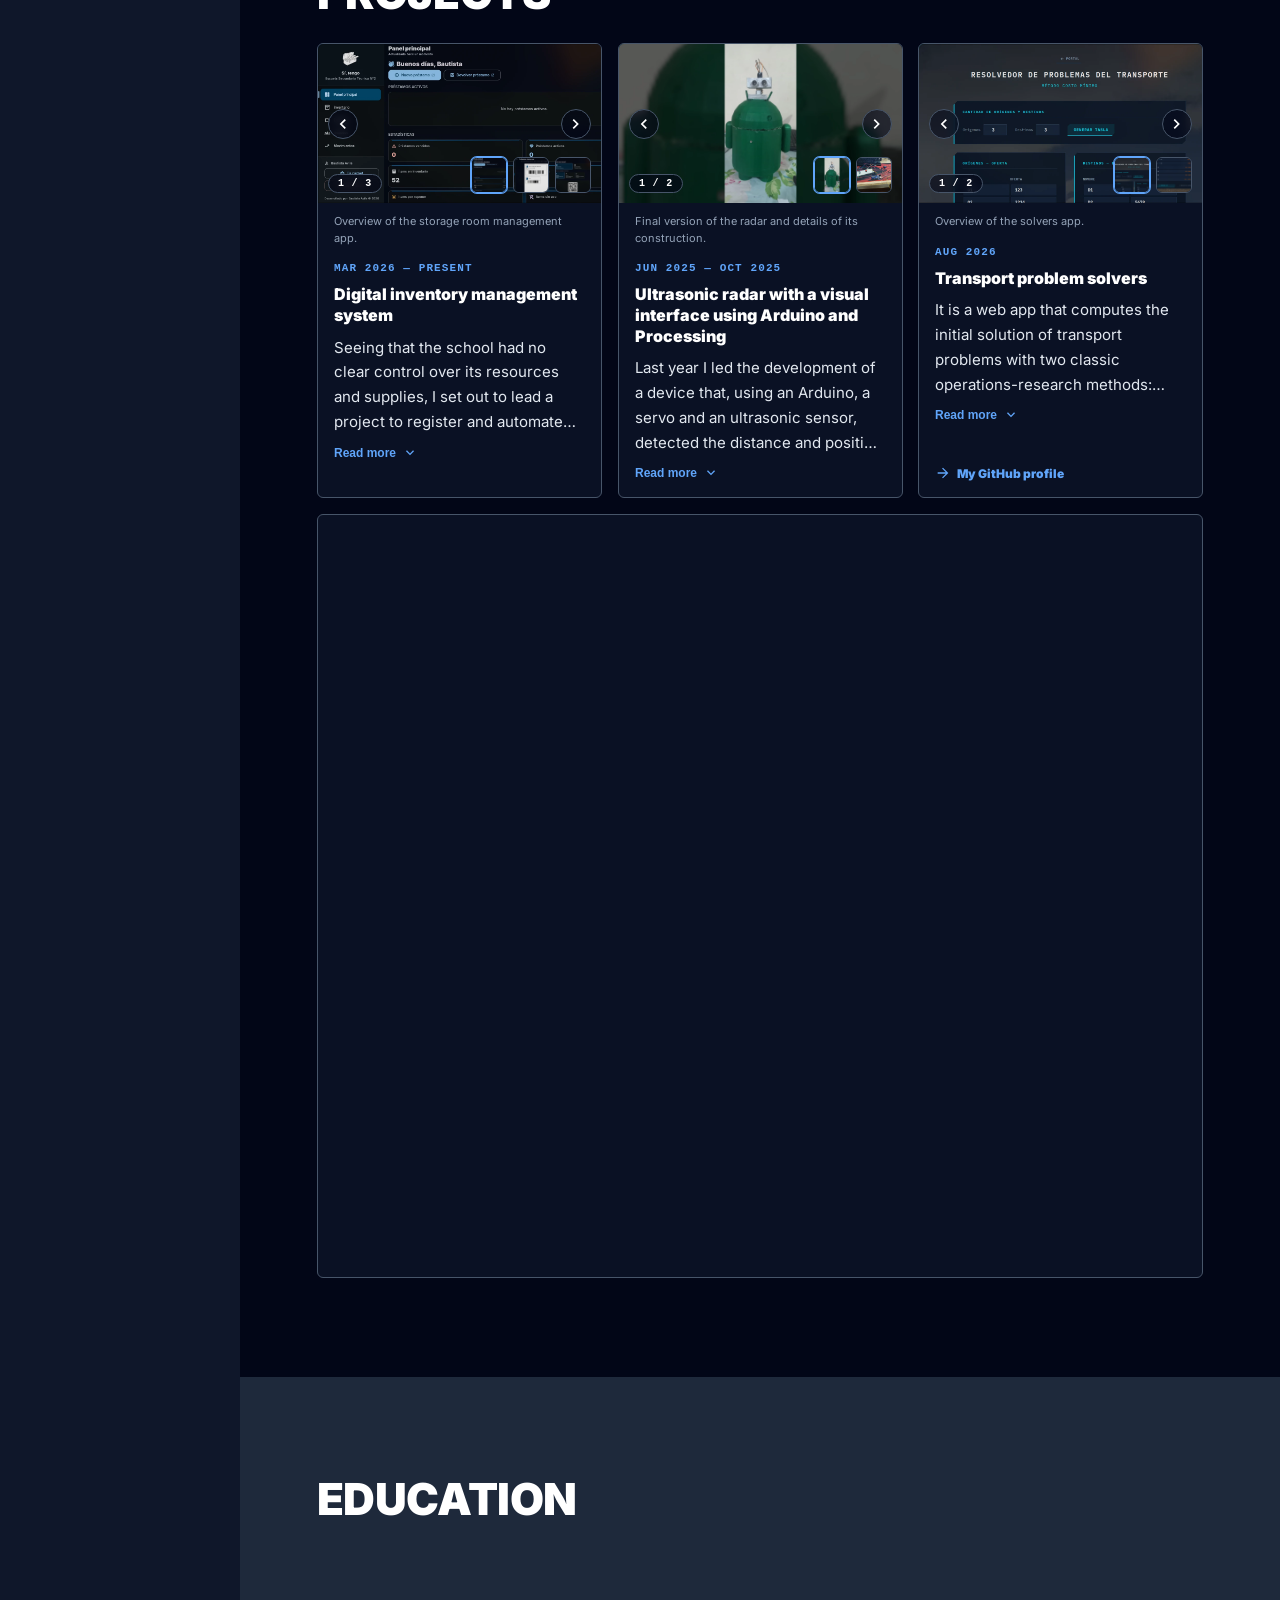
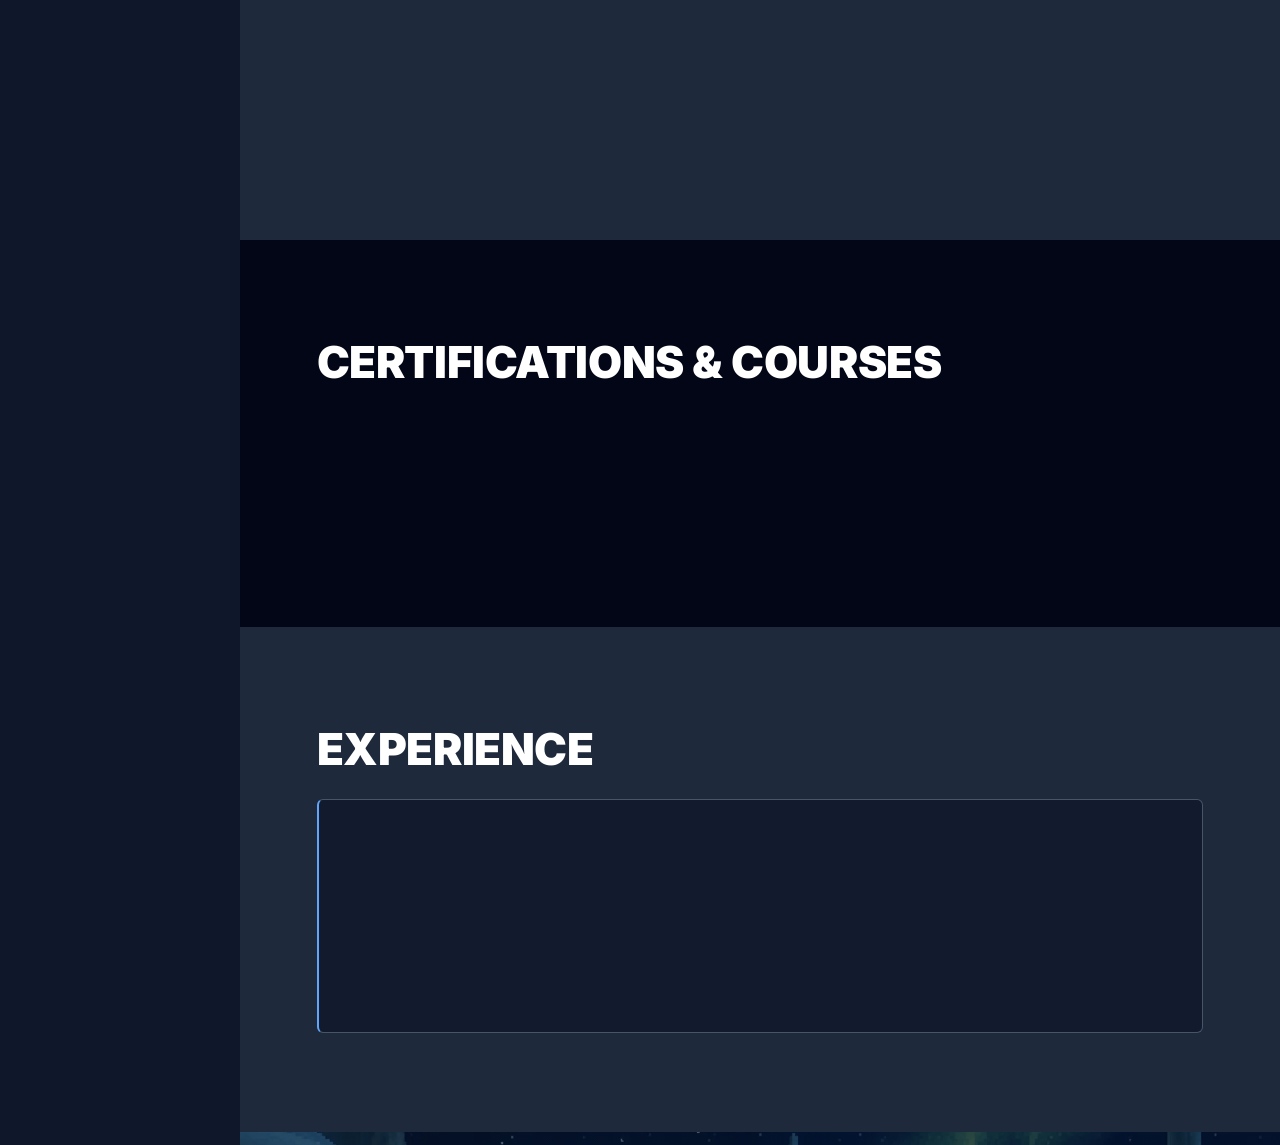
==== commit 4a747902: "Update tutorial project description" ====
--- a/index.html
+++ b/index.html
@@ -356,7 +356,7 @@
                         <div class="card-body">
                             <span class="card-period" data-i18n="projects.tutorial.period">oct. 2026</span>
                             <h3 data-i18n="projects.tutorial.title">Tutorial de administración y gestión de sistemas</h3>
-                            <p class="card-desc is-open" data-i18n="projects.tutorial.description">Como parte del trabajo de una materia, elaboré un tutorial sumamente completo de cómo instalar Windows, configurarlo y activarlo, y expliqué el uso de herramientas generales de administración de sistemas como Rufus y Hiren.</p>
+                            <p class="card-desc is-open" data-i18n="projects.tutorial.description">Este tutorial muestra y explica cómo instalar Windows y Office, activarlos, utilizar herramientas como Rufus y Ventoy, recuperar la contraseña de una cuenta de usuario con Hiren's Boot CD y optimizar la instalación para obtener un mejor rendimiento. Fue realizado como trabajo práctico para mi formación como técnico.</p>
                         </div>
                     </article>
                 </div>
